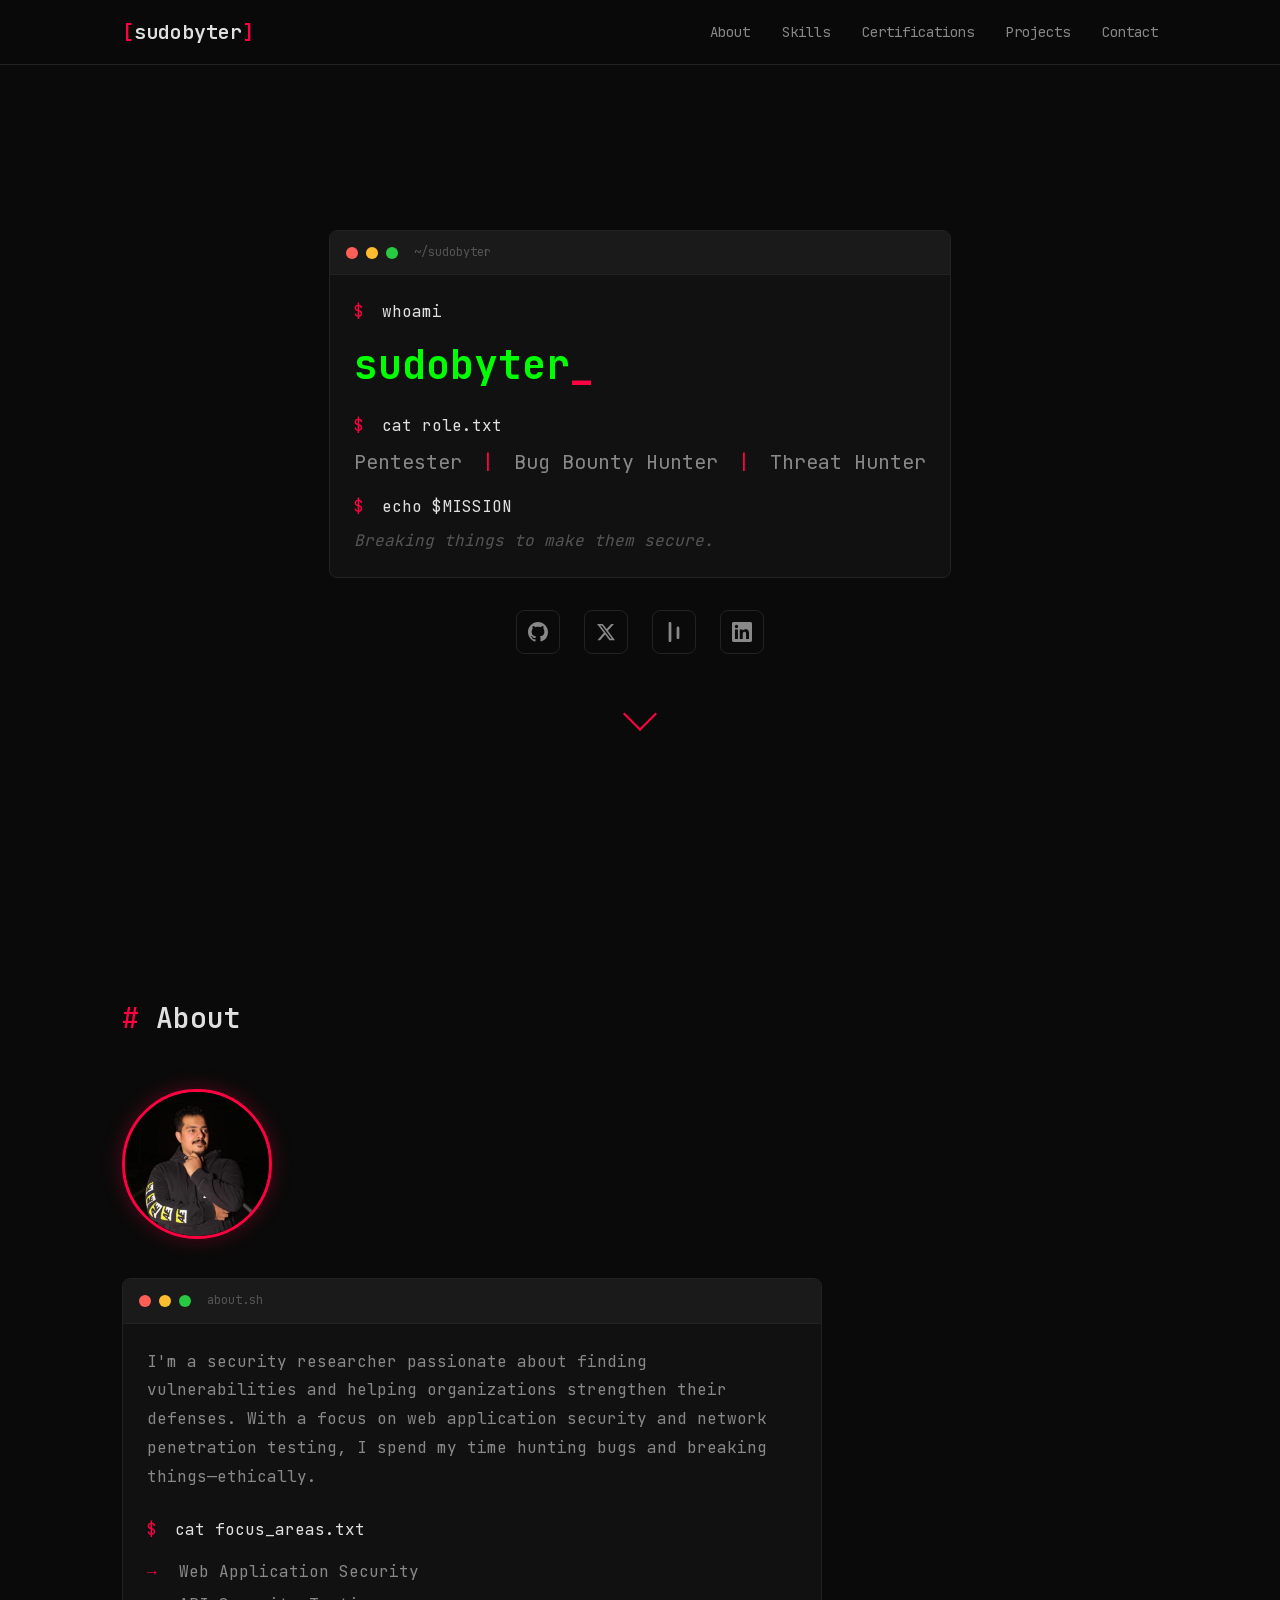
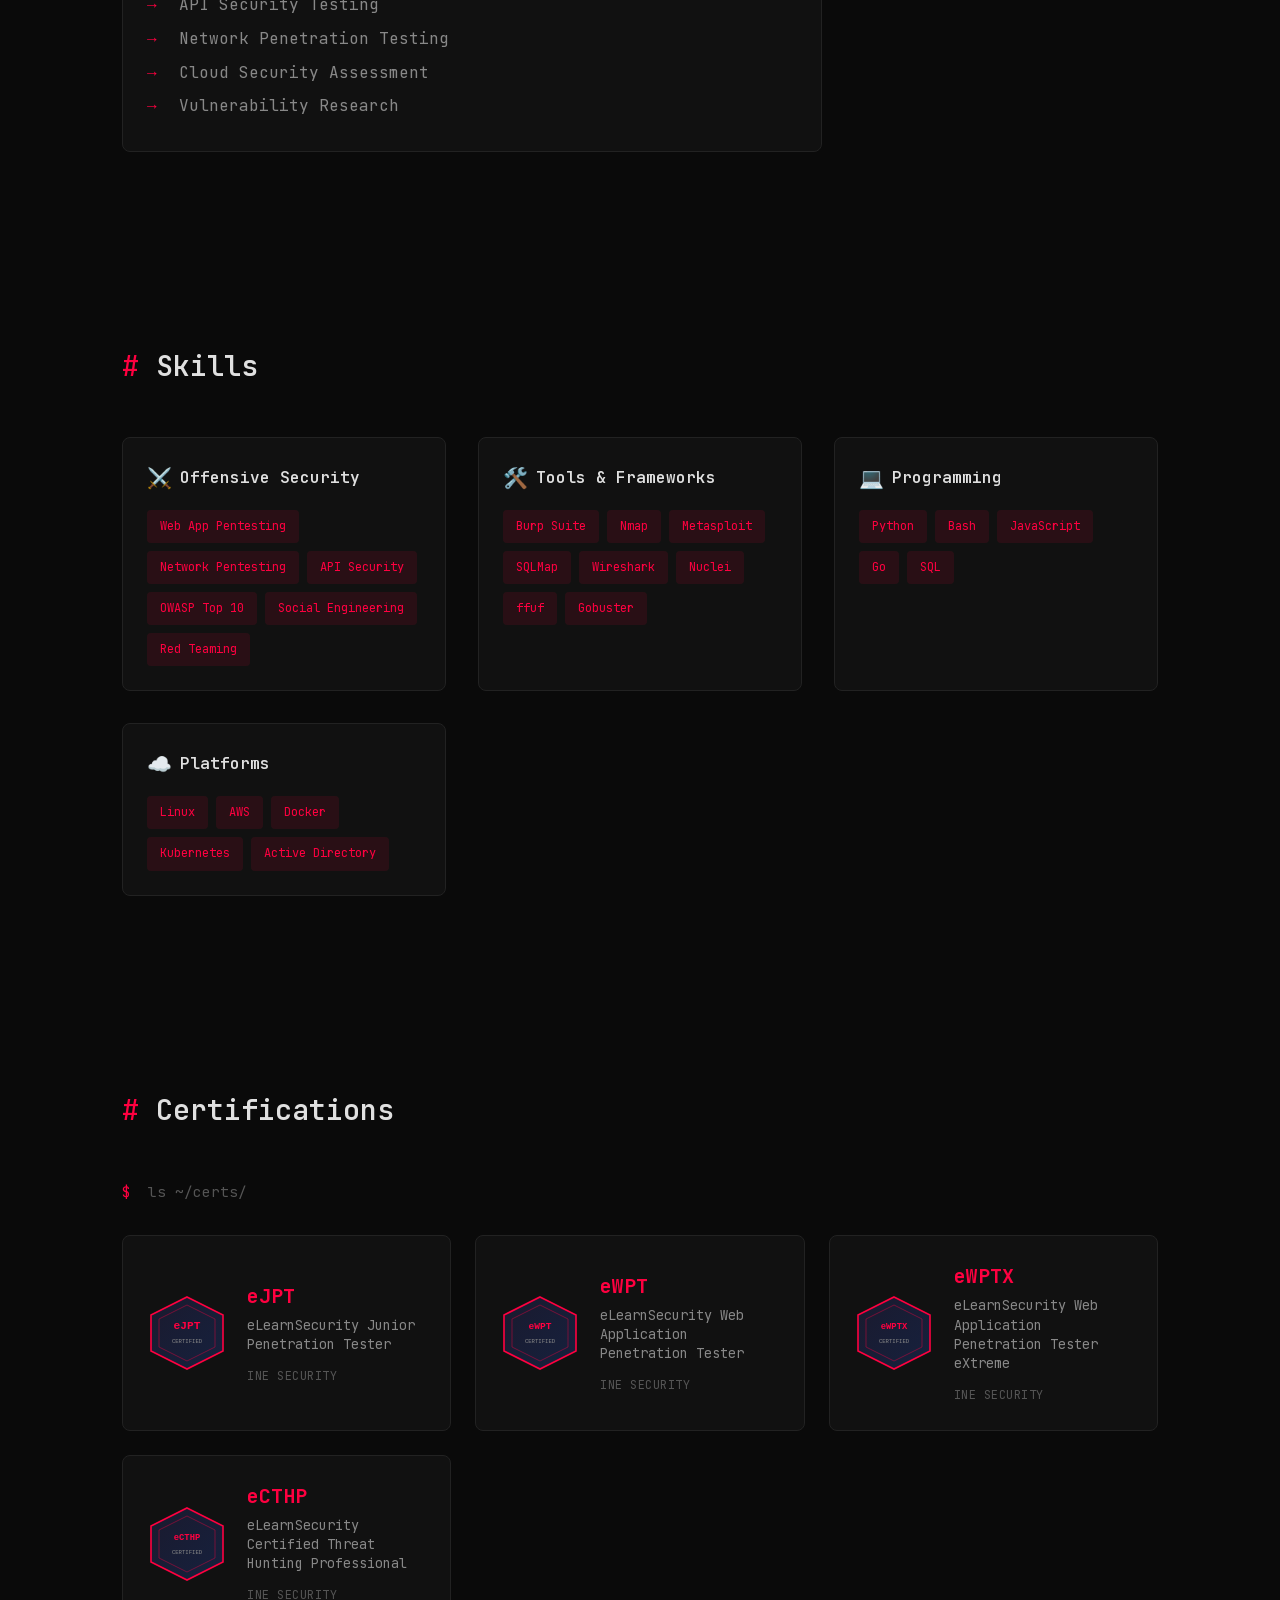
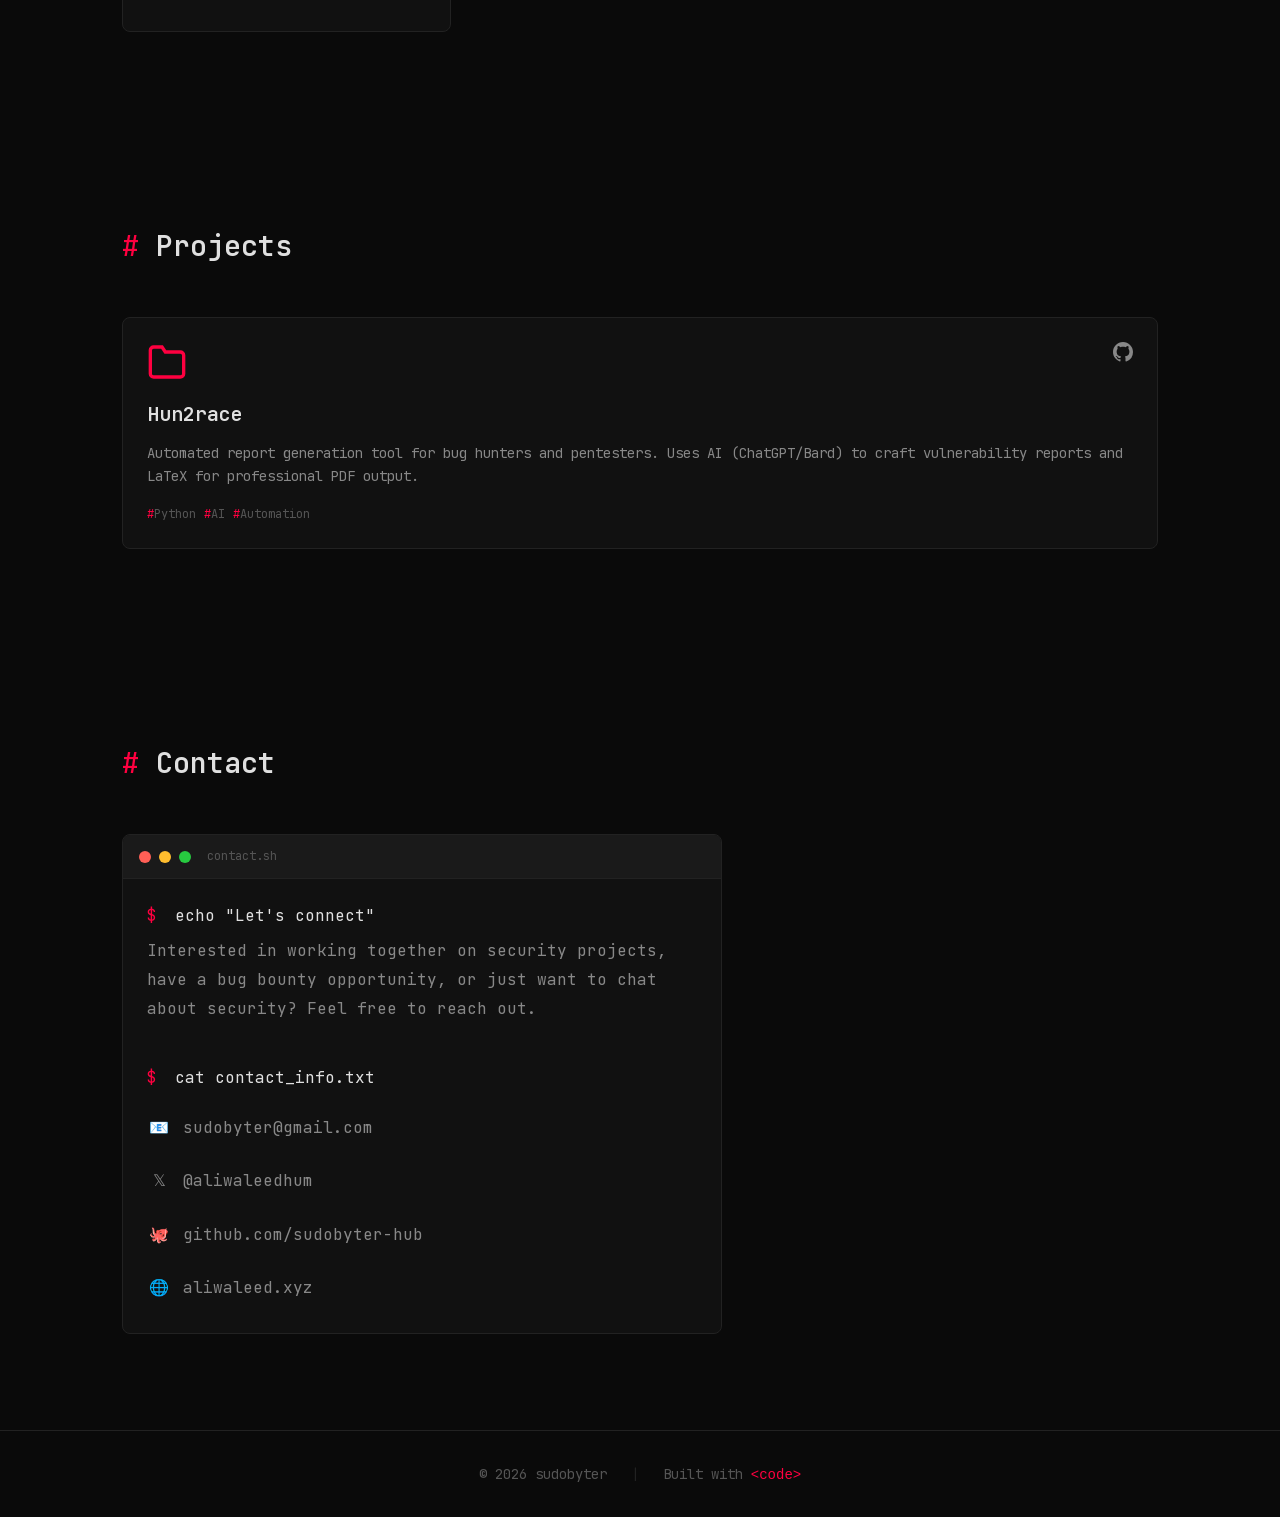
==== index.html @ d92a10e5 "Portfolio site" ====
<!DOCTYPE html>
<html lang="en">
<head>
    <meta charset="UTF-8">
    <meta name="viewport" content="width=device-width, initial-scale=1.0">
    <meta name="description" content="sudobyter - Pentester & Bug Bounty Hunter Portfolio">
    <meta name="referrer" content="strict-origin-when-cross-origin">
    <meta http-equiv="Content-Security-Policy" content="default-src 'self'; style-src 'self' 'unsafe-inline'; img-src 'self' data:; font-src 'self'; connect-src 'self'; frame-ancestors 'none';">
    <title>sudobyter | Pentester & Bug Bounty Hunter</title>
    <link rel="stylesheet" href="style.css">
</head>
<body>
    <!-- Navigation -->
    <nav class="navbar" id="navbar">
        <div class="nav-container">
            <a href="#" class="nav-logo">
                <span class="logo-bracket">[</span>sudobyter<span class="logo-bracket">]</span>
            </a>
            <button class="nav-toggle" id="nav-toggle" aria-label="Toggle navigation">
                <span class="hamburger"></span>
            </button>
            <ul class="nav-menu" id="nav-menu">
                <li><a href="#about" class="nav-link">About</a></li>
                <li><a href="#skills" class="nav-link">Skills</a></li>
                <li><a href="#certifications" class="nav-link">Certifications</a></li>
                <li><a href="#projects" class="nav-link">Projects</a></li>
                <li><a href="#contact" class="nav-link">Contact</a></li>
            </ul>
        </div>
    </nav>

    <!-- Hero Section -->
    <section class="hero" id="hero">
        <div class="hero-content">
            <div class="terminal-window">
                <div class="terminal-header">
                    <span class="terminal-dot red"></span>
                    <span class="terminal-dot yellow"></span>
                    <span class="terminal-dot green"></span>
                    <span class="terminal-title">~/sudobyter</span>
                </div>
                <div class="terminal-body">
                    <p class="terminal-line">
                        <span class="prompt">$</span> whoami
                    </p>
                    <h1 class="hero-title">
                        <span class="typing-text" id="typing-text"></span><span class="cursor">_</span>
                    </h1>
                    <p class="terminal-line">
                        <span class="prompt">$</span> cat role.txt
                    </p>
                    <p class="hero-subtitle">Pentester <span class="separator">|</span> Bug Bounty Hunter <span class="separator">|</span> Threat Hunter</p>
                    <p class="terminal-line">
                        <span class="prompt">$</span> echo $MISSION
                    </p>
                    <p class="hero-description">Breaking things to make them secure.</p>
                </div>
            </div>
            <div class="hero-links">
                <a href="https://github.com/sudobyter-hub" target="_blank" rel="noopener noreferrer" class="social-link" aria-label="GitHub">
                    <svg viewBox="0 0 24 24" fill="currentColor"><path d="M12 0C5.37 0 0 5.37 0 12c0 5.31 3.435 9.795 8.205 11.385.6.105.825-.255.825-.57 0-.285-.015-1.23-.015-2.235-3.015.555-3.795-.735-4.035-1.41-.135-.345-.72-1.41-1.23-1.695-.42-.225-1.02-.78-.015-.795.945-.015 1.62.87 1.845 1.23 1.08 1.815 2.805 1.305 3.495.99.105-.78.42-1.305.765-1.605-2.67-.3-5.46-1.335-5.46-5.925 0-1.305.465-2.385 1.23-3.225-.12-.3-.54-1.53.12-3.18 0 0 1.005-.315 3.3 1.23.96-.27 1.98-.405 3-.405s2.04.135 3 .405c2.295-1.56 3.3-1.23 3.3-1.23.66 1.65.24 2.88.12 3.18.765.84 1.23 1.905 1.23 3.225 0 4.605-2.805 5.625-5.475 5.925.435.375.81 1.095.81 2.22 0 1.605-.015 2.895-.015 3.3 0 .315.225.69.825.57A12.02 12.02 0 0024 12c0-6.63-5.37-12-12-12z"/></svg>
                </a>
                <a href="https://twitter.com/aliwaleedhum" target="_blank" rel="noopener noreferrer" class="social-link" aria-label="Twitter">
                    <svg viewBox="0 0 24 24" fill="currentColor"><path d="M18.244 2.25h3.308l-7.227 8.26 8.502 11.24H16.17l-5.214-6.817L4.99 21.75H1.68l7.73-8.835L1.254 2.25H8.08l4.713 6.231zm-1.161 17.52h1.833L7.084 4.126H5.117z"/></svg>
                </a>
                <a href="https://hackerone.com/sudobyter" target="_blank" rel="noopener noreferrer" class="social-link" aria-label="HackerOne">
                    <svg viewBox="0 0 24 24" fill="currentColor"><path d="M7.207 0c-.4836 0-.8774.1407-1.1823.4228-.3044.2826-.4583.6674-.4583 1.1536v20.8472c0 .4862.1539.871.4583 1.1536.3049.2821.6987.4228 1.1823.4228.4836 0 .8774-.1407 1.1823-.4228.3044-.2826.4583-.6674.4583-1.1536V1.5765c0-.4862-.1539-.871-.4583-1.1537C8.0844.1407 7.6906 0 7.207 0zm9.5765 5.507c-.4836 0-.8774.1407-1.1823.4228-.3044.2826-.4583.6674-.4583 1.1536v11.8281c0 .4862.1539.871.4583 1.1536.3049.2821.6987.4228 1.1823.4228.4836 0 .8774-.1407 1.1823-.4228.3044-.2826.4583-.6674.4583-1.1536V7.0834c0-.4862-.1539-.871-.4583-1.1536-.3049-.2821-.6987-.4228-1.1823-.4228z"/></svg>
                </a>
                <a href="https://linkedin.com/in/aliwaleedhum" target="_blank" rel="noopener noreferrer" class="social-link" aria-label="LinkedIn">
                    <svg viewBox="0 0 24 24" fill="currentColor"><path d="M20.447 20.452h-3.554v-5.569c0-1.328-.027-3.037-1.852-3.037-1.853 0-2.136 1.445-2.136 2.939v5.667H9.351V9h3.414v1.561h.046c.477-.9 1.637-1.85 3.37-1.85 3.601 0 4.267 2.37 4.267 5.455v6.286zM5.337 7.433a2.062 2.062 0 01-2.063-2.065 2.064 2.064 0 112.063 2.065zm1.782 13.019H3.555V9h3.564v11.452zM22.225 0H1.771C.792 0 0 .774 0 1.729v20.542C0 23.227.792 24 1.771 24h20.451C23.2 24 24 23.227 24 22.271V1.729C24 .774 23.2 0 22.222 0h.003z"/></svg>
                </a>
            </div>
            <a href="#about" class="scroll-indicator" aria-label="Scroll to about section">
                <span class="scroll-arrow"></span>
            </a>
        </div>
    </section>

    <!-- About Section -->
    <section class="section about" id="about">
        <div class="container">
            <h2 class="section-title"><span class="title-prefix">#</span> About</h2>
            <div class="about-content">
                <div class="profile-image-container">
                    <img src="img/profile.png" alt="sudobyter profile photo" class="profile-image">
                </div>
                <div class="terminal-card">
                    <div class="terminal-header">
                        <span class="terminal-dot red"></span>
                        <span class="terminal-dot yellow"></span>
                        <span class="terminal-dot green"></span>
                        <span class="terminal-title">about.sh</span>
                    </div>
                    <div class="terminal-body">
                        <p class="terminal-output">
                            I'm a security researcher passionate about finding vulnerabilities
                            and helping organizations strengthen their defenses. With a focus
                            on web application security and network penetration testing, I
                            spend my time hunting bugs and breaking things—ethically.
                        </p>
                        <br>
                        <p class="terminal-line"><span class="prompt">$</span> cat focus_areas.txt</p>
                        <ul class="focus-list">
                            <li><span class="bullet">→</span> Web Application Security</li>
                            <li><span class="bullet">→</span> API Security Testing</li>
                            <li><span class="bullet">→</span> Network Penetration Testing</li>
                            <li><span class="bullet">→</span> Cloud Security Assessment</li>
                            <li><span class="bullet">→</span> Vulnerability Research</li>
                        </ul>
                    </div>
                </div>
            </div>
        </div>
    </section>

    <!-- Skills Section -->
    <section class="section skills" id="skills">
        <div class="container">
            <h2 class="section-title"><span class="title-prefix">#</span> Skills</h2>
            <div class="skills-grid">
                <div class="skill-category">
                    <h3 class="skill-category-title">
                        <span class="category-icon">⚔️</span> Offensive Security
                    </h3>
                    <div class="skill-tags">
                        <span class="skill-tag">Web App Pentesting</span>
                        <span class="skill-tag">Network Pentesting</span>
                        <span class="skill-tag">API Security</span>
                        <span class="skill-tag">OWASP Top 10</span>
                        <span class="skill-tag">Social Engineering</span>
                        <span class="skill-tag">Red Teaming</span>
                    </div>
                </div>
                <div class="skill-category">
                    <h3 class="skill-category-title">
                        <span class="category-icon">🛠️</span> Tools & Frameworks
                    </h3>
                    <div class="skill-tags">
                        <span class="skill-tag">Burp Suite</span>
                        <span class="skill-tag">Nmap</span>
                        <span class="skill-tag">Metasploit</span>
                        <span class="skill-tag">SQLMap</span>
                        <span class="skill-tag">Wireshark</span>
                        <span class="skill-tag">Nuclei</span>
                        <span class="skill-tag">ffuf</span>
                        <span class="skill-tag">Gobuster</span>
                    </div>
                </div>
                <div class="skill-category">
                    <h3 class="skill-category-title">
                        <span class="category-icon">💻</span> Programming
                    </h3>
                    <div class="skill-tags">
                        <span class="skill-tag">Python</span>
                        <span class="skill-tag">Bash</span>
                        <span class="skill-tag">JavaScript</span>
                        <span class="skill-tag">Go</span>
                        <span class="skill-tag">SQL</span>
                    </div>
                </div>
                <div class="skill-category">
                    <h3 class="skill-category-title">
                        <span class="category-icon">☁️</span> Platforms
                    </h3>
                    <div class="skill-tags">
                        <span class="skill-tag">Linux</span>
                        <span class="skill-tag">AWS</span>
                        <span class="skill-tag">Docker</span>
                        <span class="skill-tag">Kubernetes</span>
                        <span class="skill-tag">Active Directory</span>
                    </div>
                </div>
            </div>
        </div>
    </section>

    <!-- Certifications Section -->
    <section class="section certifications" id="certifications">
        <div class="container">
            <h2 class="section-title"><span class="title-prefix">#</span> Certifications</h2>
            <p class="section-intro">
                <span class="prompt">$</span> ls ~/certs/
            </p>
            <div class="certs-grid">
                <div class="cert-card">
                    <div class="cert-logo">
                        <svg viewBox="0 0 100 100" xmlns="http://www.w3.org/2000/svg">
                            <defs>
                                <linearGradient id="grad1" x1="0%" y1="0%" x2="100%" y2="100%">
                                    <stop offset="0%" style="stop-color:#1a1a2e"/>
                                    <stop offset="100%" style="stop-color:#16213e"/>
                                </linearGradient>
                            </defs>
                            <polygon points="50,5 95,27.5 95,72.5 50,95 5,72.5 5,27.5" fill="url(#grad1)" stroke="#ff0040" stroke-width="2"/>
                            <polygon points="50,15 85,32.5 85,67.5 50,85 15,67.5 15,32.5" fill="none" stroke="#ff0040" stroke-width="1" opacity="0.5"/>
                            <text x="50" y="45" text-anchor="middle" fill="#ff0040" font-family="monospace" font-size="14" font-weight="bold">eJPT</text>
                            <text x="50" y="62" text-anchor="middle" fill="#888" font-family="monospace" font-size="7">CERTIFIED</text>
                        </svg>
                    </div>
                    <div class="cert-info">
                        <h3 class="cert-name">eJPT</h3>
                        <p class="cert-full">eLearnSecurity Junior Penetration Tester</p>
                        <span class="cert-issuer">INE Security</span>
                    </div>
                </div>
                <div class="cert-card">
                    <div class="cert-logo">
                        <svg viewBox="0 0 100 100" xmlns="http://www.w3.org/2000/svg">
                            <defs>
                                <linearGradient id="grad2" x1="0%" y1="0%" x2="100%" y2="100%">
                                    <stop offset="0%" style="stop-color:#1a1a2e"/>
                                    <stop offset="100%" style="stop-color:#16213e"/>
                                </linearGradient>
                            </defs>
                            <polygon points="50,5 95,27.5 95,72.5 50,95 5,72.5 5,27.5" fill="url(#grad2)" stroke="#ff0040" stroke-width="2"/>
                            <polygon points="50,15 85,32.5 85,67.5 50,85 15,67.5 15,32.5" fill="none" stroke="#ff0040" stroke-width="1" opacity="0.5"/>
                            <text x="50" y="45" text-anchor="middle" fill="#ff0040" font-family="monospace" font-size="12" font-weight="bold">eWPT</text>
                            <text x="50" y="62" text-anchor="middle" fill="#888" font-family="monospace" font-size="7">CERTIFIED</text>
                        </svg>
                    </div>
                    <div class="cert-info">
                        <h3 class="cert-name">eWPT</h3>
                        <p class="cert-full">eLearnSecurity Web Application Penetration Tester</p>
                        <span class="cert-issuer">INE Security</span>
                    </div>
                </div>
                <div class="cert-card">
                    <div class="cert-logo">
                        <svg viewBox="0 0 100 100" xmlns="http://www.w3.org/2000/svg">
                            <defs>
                                <linearGradient id="grad3" x1="0%" y1="0%" x2="100%" y2="100%">
                                    <stop offset="0%" style="stop-color:#1a1a2e"/>
                                    <stop offset="100%" style="stop-color:#16213e"/>
                                </linearGradient>
                            </defs>
                            <polygon points="50,5 95,27.5 95,72.5 50,95 5,72.5 5,27.5" fill="url(#grad3)" stroke="#ff0040" stroke-width="2"/>
                            <polygon points="50,15 85,32.5 85,67.5 50,85 15,67.5 15,32.5" fill="none" stroke="#ff0040" stroke-width="1" opacity="0.5"/>
                            <text x="50" y="45" text-anchor="middle" fill="#ff0040" font-family="monospace" font-size="11" font-weight="bold">eWPTX</text>
                            <text x="50" y="62" text-anchor="middle" fill="#888" font-family="monospace" font-size="7">CERTIFIED</text>
                        </svg>
                    </div>
                    <div class="cert-info">
                        <h3 class="cert-name">eWPTX</h3>
                        <p class="cert-full">eLearnSecurity Web Application Penetration Tester eXtreme</p>
                        <span class="cert-issuer">INE Security</span>
                    </div>
                </div>
                <div class="cert-card">
                    <div class="cert-logo">
                        <svg viewBox="0 0 100 100" xmlns="http://www.w3.org/2000/svg">
                            <defs>
                                <linearGradient id="grad4" x1="0%" y1="0%" x2="100%" y2="100%">
                                    <stop offset="0%" style="stop-color:#1a1a2e"/>
                                    <stop offset="100%" style="stop-color:#16213e"/>
                                </linearGradient>
                            </defs>
                            <polygon points="50,5 95,27.5 95,72.5 50,95 5,72.5 5,27.5" fill="url(#grad4)" stroke="#ff0040" stroke-width="2"/>
                            <polygon points="50,15 85,32.5 85,67.5 50,85 15,67.5 15,32.5" fill="none" stroke="#ff0040" stroke-width="1" opacity="0.5"/>
                            <text x="50" y="45" text-anchor="middle" fill="#ff0040" font-family="monospace" font-size="11" font-weight="bold">eCTHP</text>
                            <text x="50" y="62" text-anchor="middle" fill="#888" font-family="monospace" font-size="7">CERTIFIED</text>
                        </svg>
                    </div>
                    <div class="cert-info">
                        <h3 class="cert-name">eCTHP</h3>
                        <p class="cert-full">eLearnSecurity Certified Threat Hunting Professional</p>
                        <span class="cert-issuer">INE Security</span>
                    </div>
                </div>
            </div>
        </div>
    </section>

    <!-- Projects Section -->
    <section class="section projects" id="projects">
        <div class="container">
            <h2 class="section-title"><span class="title-prefix">#</span> Projects</h2>
            <div class="projects-grid">
                <article class="project-card">
                    <div class="project-header">
                        <svg class="project-icon" viewBox="0 0 24 24" fill="none" stroke="currentColor" stroke-width="2">
                            <path d="M22 19a2 2 0 0 1-2 2H4a2 2 0 0 1-2-2V5a2 2 0 0 1 2-2h5l2 3h9a2 2 0 0 1 2 2z"/>
                        </svg>
                        <div class="project-links">
                            <a href="https://github.com/sudobyter-hub/hun2race" class="project-link" aria-label="View on GitHub">
                                <svg viewBox="0 0 24 24" fill="currentColor"><path d="M12 0C5.37 0 0 5.37 0 12c0 5.31 3.435 9.795 8.205 11.385.6.105.825-.255.825-.57 0-.285-.015-1.23-.015-2.235-3.015.555-3.795-.735-4.035-1.41-.135-.345-.72-1.41-1.23-1.695-.42-.225-1.02-.78-.015-.795.945-.015 1.62.87 1.845 1.23 1.08 1.815 2.805 1.305 3.495.99.105-.78.42-1.305.765-1.605-2.67-.3-5.46-1.335-5.46-5.925 0-1.305.465-2.385 1.23-3.225-.12-.3-.54-1.53.12-3.18 0 0 1.005-.315 3.3 1.23.96-.27 1.98-.405 3-.405s2.04.135 3 .405c2.295-1.56 3.3-1.23 3.3-1.23.66 1.65.24 2.88.12 3.18.765.84 1.23 1.905 1.23 3.225 0 4.605-2.805 5.625-5.475 5.925.435.375.81 1.095.81 2.22 0 1.605-.015 2.895-.015 3.3 0 .315.225.69.825.57A12.02 12.02 0 0024 12c0-6.63-5.37-12-12-12z"/></svg>
                            </a>
                        </div>
                    </div>
                    <h3 class="project-title">Hun2race</h3>
                    <p class="project-description">
                        Automated report generation tool for bug hunters and pentesters. Uses AI (ChatGPT/Bard)
                        to craft vulnerability reports and LaTeX for professional PDF output.
                    </p>
                    <div class="project-tags">
                        <span class="project-tag">Python</span>
                        <span class="project-tag">AI</span>
                        <span class="project-tag">Automation</span>
                    </div>
                </article>
            </div>
        </div>
    </section>

    <!-- Contact Section -->
    <section class="section contact" id="contact">
        <div class="container">
            <h2 class="section-title"><span class="title-prefix">#</span> Contact</h2>
            <div class="contact-content">
                <div class="terminal-card">
                    <div class="terminal-header">
                        <span class="terminal-dot red"></span>
                        <span class="terminal-dot yellow"></span>
                        <span class="terminal-dot green"></span>
                        <span class="terminal-title">contact.sh</span>
                    </div>
                    <div class="terminal-body">
                        <p class="terminal-line"><span class="prompt">$</span> echo "Let's connect"</p>
                        <p class="contact-text">
                            Interested in working together on security projects, have a bug bounty
                            opportunity, or just want to chat about security? Feel free to reach out.
                        </p>
                        <br>
                        <p class="terminal-line"><span class="prompt">$</span> cat contact_info.txt</p>
                        <div class="contact-links">
                            <a id="email-link" href="#" class="contact-link">
                                <span class="contact-icon">📧</span>
                                <span id="email-text"></span>
                            </a>
                            <a href="https://twitter.com/aliwaleedhum" target="_blank" rel="noopener noreferrer" class="contact-link">
                                <span class="contact-icon">𝕏</span>
                                <span>@aliwaleedhum</span>
                            </a>
                            <a href="https://github.com/sudobyter-hub" target="_blank" rel="noopener noreferrer" class="contact-link">
                                <span class="contact-icon">🐙</span>
                                <span>github.com/sudobyter-hub</span>
                            </a>
                            <a href="https://aliwaleed.xyz" target="_blank" rel="noopener noreferrer" class="contact-link">
                                <span class="contact-icon">🌐</span>
                                <span>aliwaleed.xyz</span>
                            </a>
                        </div>
                    </div>
                </div>
            </div>
        </div>
    </section>

    <!-- Footer -->
    <footer class="footer">
        <div class="container">
            <p class="footer-text">
                <span class="footer-copyright">© <span id="year"></span> sudobyter</span>
                <span class="footer-separator">|</span>
                <span class="footer-built">Built with <code>&lt;code&gt;</code></span>
            </p>
        </div>
    </footer>

    <script src="script.js"></script>
</body>
</html>
---- style.css ----
/* ===== Self-hosted JetBrains Mono Font ===== */
@font-face {
    font-family: 'JetBrains Mono';
    font-style: normal;
    font-weight: 400 700;
    font-display: swap;
    src: url('fonts/jetbrains-mono-latin.woff2') format('woff2');
    unicode-range: U+0000-00FF, U+0131, U+0152-0153, U+02BB-02BC, U+02C6, U+02DA, U+02DC, U+0304, U+0308, U+0329, U+2000-206F, U+20AC, U+2122, U+2191, U+2193, U+2212, U+2215, U+FEFF, U+FFFD;
}

@font-face {
    font-family: 'JetBrains Mono';
    font-style: normal;
    font-weight: 400 700;
    font-display: swap;
    src: url('fonts/jetbrains-mono-latin-ext.woff2') format('woff2');
    unicode-range: U+0100-02BA, U+02BD-02C5, U+02C7-02CC, U+02CE-02D7, U+02DD-02FF, U+0304, U+0308, U+0329, U+1D00-1DBF, U+1E00-1E9F, U+1EF2-1EFF, U+2020, U+20A0-20AB, U+20AD-20C0, U+2113, U+2C60-2C7F, U+A720-A7FF;
}

/* ===== CSS Custom Properties ===== */
:root {
    --bg-primary: #0a0a0a;
    --bg-secondary: #111111;
    --bg-tertiary: #1a1a1a;
    --text-primary: #e0e0e0;
    --text-secondary: #888888;
    --text-muted: #555555;
    --accent: #ff0040;
    --accent-glow: rgba(255, 0, 64, 0.3);
    --accent-subtle: rgba(255, 0, 64, 0.1);
    --border-color: #222222;
    --terminal-green: #00ff00;
    --font-mono: 'JetBrains Mono', 'Fira Code', 'Consolas', monospace;
    --transition-fast: 0.2s ease;
    --transition-normal: 0.3s ease;
}

/* ===== Reset & Base ===== */
*,
*::before,
*::after {
    box-sizing: border-box;
    margin: 0;
    padding: 0;
}

html {
    scroll-behavior: smooth;
}

body {
    font-family: var(--font-mono);
    background-color: var(--bg-primary);
    color: var(--text-primary);
    line-height: 1.6;
    -webkit-font-smoothing: antialiased;
    -moz-osx-font-smoothing: grayscale;
}

a {
    color: var(--accent);
    text-decoration: none;
    transition: color var(--transition-fast);
}

a:hover {
    color: var(--text-primary);
}

ul {
    list-style: none;
}

/* ===== Container ===== */
.container {
    max-width: 1100px;
    margin: 0 auto;
    padding: 0 2rem;
}

/* ===== Navigation ===== */
.navbar {
    position: fixed;
    top: 0;
    left: 0;
    right: 0;
    z-index: 1000;
    background: rgba(10, 10, 10, 0.95);
    backdrop-filter: blur(10px);
    border-bottom: 1px solid var(--border-color);
}

.nav-container {
    max-width: 1100px;
    margin: 0 auto;
    padding: 1rem 2rem;
    display: flex;
    justify-content: space-between;
    align-items: center;
}

.nav-logo {
    font-size: 1.25rem;
    font-weight: 600;
    color: var(--text-primary);
}

.nav-logo:hover {
    color: var(--text-primary);
}

.logo-bracket {
    color: var(--accent);
}

.nav-menu {
    display: flex;
    gap: 2rem;
}

.nav-link {
    color: var(--text-secondary);
    font-size: 0.875rem;
    position: relative;
}

.nav-link::after {
    content: '';
    position: absolute;
    bottom: -4px;
    left: 0;
    width: 0;
    height: 2px;
    background: var(--accent);
    transition: width var(--transition-fast);
}

.nav-link:hover {
    color: var(--text-primary);
}

.nav-link:hover::after {
    width: 100%;
}

/* Hamburger Menu */
.nav-toggle {
    display: none;
    background: none;
    border: none;
    cursor: pointer;
    padding: 0.5rem;
}

.hamburger {
    display: block;
    width: 24px;
    height: 2px;
    background: var(--text-primary);
    position: relative;
    transition: background var(--transition-fast);
}

.hamburger::before,
.hamburger::after {
    content: '';
    position: absolute;
    left: 0;
    width: 24px;
    height: 2px;
    background: var(--text-primary);
    transition: transform var(--transition-fast);
}

.hamburger::before {
    top: -8px;
}

.hamburger::after {
    top: 8px;
}

.nav-toggle.active .hamburger {
    background: transparent;
}

.nav-toggle.active .hamburger::before {
    transform: rotate(45deg) translate(6px, 6px);
}

.nav-toggle.active .hamburger::after {
    transform: rotate(-45deg) translate(6px, -6px);
}

/* ===== Hero Section ===== */
.hero {
    min-height: 100vh;
    display: flex;
    align-items: center;
    justify-content: center;
    padding: 6rem 2rem 2rem;
    position: relative;
}

.hero-content {
    text-align: center;
    max-width: 700px;
}

/* Terminal Window */
.terminal-window {
    background: var(--bg-secondary);
    border: 1px solid var(--border-color);
    border-radius: 8px;
    overflow: hidden;
    text-align: left;
    margin-bottom: 2rem;
}

.terminal-header {
    background: var(--bg-tertiary);
    padding: 0.75rem 1rem;
    display: flex;
    align-items: center;
    gap: 0.5rem;
    border-bottom: 1px solid var(--border-color);
}

.terminal-dot {
    width: 12px;
    height: 12px;
    border-radius: 50%;
}

.terminal-dot.red { background: #ff5f56; }
.terminal-dot.yellow { background: #ffbd2e; }
.terminal-dot.green { background: #27ca40; }

.terminal-title {
    margin-left: 0.5rem;
    color: var(--text-muted);
    font-size: 0.75rem;
}

.terminal-body {
    padding: 1.5rem;
}

.terminal-line {
    margin-bottom: 0.5rem;
}

.prompt {
    color: var(--accent);
    margin-right: 0.5rem;
}

.hero-title {
    font-size: 2.5rem;
    font-weight: 700;
    color: var(--text-primary);
    margin-bottom: 1rem;
    min-height: 3.5rem;
}

.typing-text {
    color: var(--terminal-green);
}

.cursor {
    color: var(--accent);
    animation: blink 1s step-end infinite;
}

@keyframes blink {
    0%, 100% { opacity: 1; }
    50% { opacity: 0; }
}

.hero-subtitle {
    font-size: 1.25rem;
    color: var(--text-secondary);
    margin-bottom: 1rem;
}

.separator {
    color: var(--accent);
    margin: 0 0.5rem;
}

.hero-description {
    color: var(--text-muted);
    font-style: italic;
}

/* Social Links */
.hero-links {
    display: flex;
    justify-content: center;
    gap: 1.5rem;
    margin-bottom: 3rem;
}

.social-link {
    display: flex;
    align-items: center;
    justify-content: center;
    width: 44px;
    height: 44px;
    border: 1px solid var(--border-color);
    border-radius: 8px;
    color: var(--text-secondary);
    transition: all var(--transition-fast);
}

.social-link svg {
    width: 20px;
    height: 20px;
}

.social-link:hover {
    color: var(--accent);
    border-color: var(--accent);
    box-shadow: 0 0 15px var(--accent-glow);
    transform: translateY(-2px);
}

/* Scroll Indicator */
.scroll-indicator {
    display: inline-block;
    animation: bounce 2s infinite;
}

.scroll-arrow {
    display: block;
    width: 24px;
    height: 24px;
    border-right: 2px solid var(--accent);
    border-bottom: 2px solid var(--accent);
    transform: rotate(45deg);
}

@keyframes bounce {
    0%, 20%, 50%, 80%, 100% { transform: translateY(0); }
    40% { transform: translateY(10px); }
    60% { transform: translateY(5px); }
}

/* ===== Sections ===== */
.section {
    padding: 6rem 0;
}

.section-title {
    font-size: 1.75rem;
    font-weight: 600;
    margin-bottom: 3rem;
    color: var(--text-primary);
}

.title-prefix {
    color: var(--accent);
}

/* ===== About Section ===== */
.about-content {
    max-width: 700px;
}

.profile-image-container {
    margin-bottom: 2rem;
}

.profile-image {
    width: 150px;
    height: 150px;
    border-radius: 50%;
    border: 3px solid var(--accent);
    box-shadow: 0 0 20px var(--accent-glow);
    transition: all var(--transition-normal);
    object-fit: cover;
}

.profile-image:hover {
    transform: scale(1.05);
    box-shadow: 0 0 30px var(--accent-glow);
}

.terminal-card {
    background: var(--bg-secondary);
    border: 1px solid var(--border-color);
    border-radius: 8px;
    overflow: hidden;
}

.terminal-output {
    color: var(--text-secondary);
    line-height: 1.8;
}

.focus-list {
    margin-top: 1rem;
}

.focus-list li {
    color: var(--text-secondary);
    margin-bottom: 0.5rem;
}

.bullet {
    color: var(--accent);
    margin-right: 0.75rem;
}

/* ===== Skills Section ===== */
.skills-grid {
    display: grid;
    grid-template-columns: repeat(auto-fit, minmax(280px, 1fr));
    gap: 2rem;
}

.skill-category {
    background: var(--bg-secondary);
    border: 1px solid var(--border-color);
    border-radius: 8px;
    padding: 1.5rem;
    transition: border-color var(--transition-fast);
}

.skill-category:hover {
    border-color: var(--accent);
}

.skill-category-title {
    font-size: 1rem;
    font-weight: 600;
    margin-bottom: 1rem;
    color: var(--text-primary);
    display: flex;
    align-items: center;
    gap: 0.5rem;
}

.category-icon {
    font-size: 1.25rem;
}

.skill-tags {
    display: flex;
    flex-wrap: wrap;
    gap: 0.5rem;
}

.skill-tag {
    background: var(--accent-subtle);
    color: var(--accent);
    padding: 0.375rem 0.75rem;
    border-radius: 4px;
    font-size: 0.75rem;
    border: 1px solid transparent;
    transition: all var(--transition-fast);
}

.skill-tag:hover {
    border-color: var(--accent);
    box-shadow: 0 0 10px var(--accent-glow);
}

/* ===== Certifications Section ===== */
.section-intro {
    color: var(--text-muted);
    margin-bottom: 2rem;
    font-size: 0.9rem;
}

.certs-grid {
    display: grid;
    grid-template-columns: repeat(auto-fit, minmax(280px, 1fr));
    gap: 1.5rem;
}

.cert-card {
    background: var(--bg-secondary);
    border: 1px solid var(--border-color);
    border-radius: 8px;
    padding: 1.5rem;
    display: flex;
    align-items: center;
    gap: 1.25rem;
    transition: all var(--transition-fast);
}

.cert-card:hover {
    border-color: var(--accent);
    transform: translateY(-4px);
    box-shadow: 0 10px 30px rgba(0, 0, 0, 0.3);
}

.cert-logo {
    flex-shrink: 0;
    width: 80px;
    height: 80px;
    display: flex;
    align-items: center;
    justify-content: center;
}

.cert-logo svg {
    width: 100%;
    height: 100%;
    transition: all var(--transition-fast);
}

.cert-card:hover .cert-logo svg {
    filter: drop-shadow(0 0 10px var(--accent-glow));
    transform: scale(1.08);
}

.cert-info {
    flex: 1;
}

.cert-name {
    font-size: 1.25rem;
    font-weight: 700;
    color: var(--accent);
    margin-bottom: 0.25rem;
}

.cert-full {
    font-size: 0.85rem;
    color: var(--text-secondary);
    line-height: 1.4;
    margin-bottom: 0.5rem;
}

.cert-issuer {
    font-size: 0.75rem;
    color: var(--text-muted);
    text-transform: uppercase;
    letter-spacing: 0.5px;
}

/* ===== Projects Section ===== */
.projects-grid {
    display: grid;
    grid-template-columns: repeat(auto-fit, minmax(300px, 1fr));
    gap: 1.5rem;
}

.project-card {
    background: var(--bg-secondary);
    border: 1px solid var(--border-color);
    border-radius: 8px;
    padding: 1.5rem;
    transition: all var(--transition-fast);
}

.project-card:hover {
    border-color: var(--accent);
    transform: translateY(-4px);
    box-shadow: 0 10px 30px rgba(0, 0, 0, 0.3);
}

.project-header {
    display: flex;
    justify-content: space-between;
    align-items: flex-start;
    margin-bottom: 1rem;
}

.project-icon {
    width: 40px;
    height: 40px;
    color: var(--accent);
}

.project-links {
    display: flex;
    gap: 0.75rem;
}

.project-link {
    color: var(--text-secondary);
    transition: color var(--transition-fast);
}

.project-link svg {
    width: 20px;
    height: 20px;
}

.project-link:hover {
    color: var(--accent);
}

.project-title {
    font-size: 1.25rem;
    font-weight: 600;
    margin-bottom: 0.75rem;
    color: var(--text-primary);
}

.project-description {
    color: var(--text-secondary);
    font-size: 0.875rem;
    line-height: 1.7;
    margin-bottom: 1rem;
}

.project-tags {
    display: flex;
    flex-wrap: wrap;
    gap: 0.5rem;
}

.project-tag {
    color: var(--text-muted);
    font-size: 0.75rem;
}

.project-tag::before {
    content: '#';
    color: var(--accent);
}

/* ===== Blog Section ===== */
.blog-intro {
    color: var(--text-muted);
    margin-bottom: 2rem;
    font-size: 0.9rem;
}

.blog-grid {
    display: grid;
    grid-template-columns: repeat(auto-fit, minmax(340px, 1fr));
    gap: 1.5rem;
    margin-bottom: 2rem;
}

.blog-card {
    background: var(--bg-secondary);
    border: 1px solid var(--border-color);
    border-radius: 8px;
    padding: 1.5rem;
    transition: all var(--transition-fast);
    display: flex;
    flex-direction: column;
}

.blog-card:hover {
    border-color: var(--accent);
    transform: translateY(-4px);
    box-shadow: 0 10px 30px rgba(0, 0, 0, 0.3);
}

.blog-header {
    display: flex;
    justify-content: space-between;
    align-items: center;
    margin-bottom: 1rem;
}

.blog-category {
    background: var(--accent-subtle);
    color: var(--accent);
    padding: 0.25rem 0.75rem;
    border-radius: 4px;
    font-size: 0.7rem;
    font-weight: 600;
    text-transform: uppercase;
    letter-spacing: 0.5px;
}

.blog-date {
    color: var(--text-muted);
    font-size: 0.75rem;
}

.blog-title {
    font-size: 1.1rem;
    font-weight: 600;
    color: var(--text-primary);
    margin-bottom: 0.75rem;
    line-height: 1.4;
    transition: color var(--transition-fast);
}

.blog-card:hover .blog-title {
    color: var(--accent);
}

.blog-excerpt {
    color: var(--text-secondary);
    font-size: 0.85rem;
    line-height: 1.7;
    margin-bottom: 1rem;
    flex-grow: 1;
}

.blog-tags {
    display: flex;
    flex-wrap: wrap;
    gap: 0.5rem;
    margin-bottom: 1rem;
}

.blog-tag {
    color: var(--text-muted);
    font-size: 0.7rem;
}

.blog-tag::before {
    content: '#';
    color: var(--accent);
}

.blog-link {
    display: inline-flex;
    align-items: center;
    gap: 0.5rem;
    color: var(--accent);
    font-size: 0.85rem;
    font-weight: 500;
    transition: all var(--transition-fast);
}

.blog-link:hover {
    color: var(--text-primary);
}

.blog-link .arrow {
    transition: transform var(--transition-fast);
}

.blog-link:hover .arrow {
    transform: translateX(4px);
}

.blog-more {
    text-align: center;
    margin-top: 2rem;
}

.btn-view-all {
    display: inline-flex;
    align-items: center;
    gap: 0.5rem;
    background: var(--bg-secondary);
    color: var(--text-secondary);
    padding: 1rem 2rem;
    border: 1px solid var(--border-color);
    border-radius: 8px;
    font-size: 0.9rem;
    transition: all var(--transition-fast);
}

.btn-view-all:hover {
    color: var(--accent);
    border-color: var(--accent);
    box-shadow: 0 0 15px var(--accent-glow);
}

.btn-view-all .prompt {
    color: var(--accent);
}

.btn-view-all .arrow {
    transition: transform var(--transition-fast);
}

.btn-view-all:hover .arrow {
    transform: translateX(4px);
}

/* Blog Card Clickable */
.blog-card {
    cursor: pointer;
}

/* ===== Blog Modal ===== */
.blog-modal {
    position: fixed;
    top: 0;
    left: 0;
    width: 100%;
    height: 100%;
    z-index: 2000;
    display: flex;
    align-items: center;
    justify-content: center;
    opacity: 0;
    visibility: hidden;
    transition: all var(--transition-normal);
}

.blog-modal.active {
    opacity: 1;
    visibility: visible;
}

.blog-modal-overlay {
    position: absolute;
    top: 0;
    left: 0;
    width: 100%;
    height: 100%;
    background: rgba(0, 0, 0, 0.9);
    backdrop-filter: blur(5px);
}

.blog-modal-container {
    position: relative;
    width: 90%;
    max-width: 800px;
    max-height: 85vh;
    z-index: 2001;
    transform: translateY(20px);
    transition: transform var(--transition-normal);
}

.blog-modal.active .blog-modal-container {
    transform: translateY(0);
}

.blog-modal-content {
    max-height: 85vh;
    display: flex;
    flex-direction: column;
}

.blog-modal-content .terminal-header {
    position: relative;
    flex-shrink: 0;
}

.modal-close {
    position: absolute;
    right: 1rem;
    top: 50%;
    transform: translateY(-50%);
    background: none;
    border: none;
    color: var(--text-secondary);
    font-size: 1.5rem;
    cursor: pointer;
    padding: 0.25rem 0.5rem;
    line-height: 1;
    transition: color var(--transition-fast);
}

.modal-close:hover {
    color: var(--accent);
}

.blog-modal-body {
    overflow-y: auto;
    max-height: calc(85vh - 50px);
    padding: 2rem !important;
}

.blog-modal-body::-webkit-scrollbar {
    width: 8px;
}

.blog-modal-body::-webkit-scrollbar-track {
    background: var(--bg-tertiary);
}

.blog-modal-body::-webkit-scrollbar-thumb {
    background: var(--border-color);
    border-radius: 4px;
}

.blog-modal-body::-webkit-scrollbar-thumb:hover {
    background: var(--text-muted);
}

/* Blog Post Content Styles */
.blog-post-header {
    margin-bottom: 2rem;
    padding-bottom: 1.5rem;
    border-bottom: 1px solid var(--border-color);
}

.blog-post-meta {
    display: flex;
    align-items: center;
    gap: 1rem;
    margin-bottom: 1rem;
}

.blog-post-title {
    font-size: 1.5rem;
    font-weight: 700;
    color: var(--text-primary);
    line-height: 1.3;
    margin-bottom: 1rem;
}

.blog-post-content {
    color: var(--text-secondary);
    line-height: 1.8;
}

.blog-post-content h2 {
    color: var(--text-primary);
    font-size: 1.25rem;
    margin: 2rem 0 1rem;
    padding-left: 1rem;
    border-left: 3px solid var(--accent);
}

.blog-post-content p {
    margin-bottom: 1rem;
}

.blog-post-content code {
    background: var(--bg-tertiary);
    color: var(--accent);
    padding: 0.2rem 0.5rem;
    border-radius: 4px;
    font-size: 0.9em;
}

.blog-post-content pre {
    background: var(--bg-tertiary);
    border: 1px solid var(--border-color);
    border-radius: 8px;
    padding: 1rem;
    overflow-x: auto;
    margin: 1.5rem 0;
}

.blog-post-content pre code {
    background: none;
    padding: 0;
    color: var(--terminal-green);
}

.blog-post-content ul,
.blog-post-content ol {
    margin: 1rem 0;
    padding-left: 1.5rem;
}

.blog-post-content li {
    margin-bottom: 0.5rem;
    color: var(--text-secondary);
}

.blog-post-content li::marker {
    color: var(--accent);
}

.blog-post-content strong {
    color: var(--text-primary);
}

.blog-post-content blockquote {
    border-left: 3px solid var(--accent);
    padding-left: 1rem;
    margin: 1.5rem 0;
    color: var(--text-muted);
    font-style: italic;
}

/* ===== Contact Section ===== */
.contact-content {
    max-width: 600px;
}

.contact-text {
    color: var(--text-secondary);
    line-height: 1.8;
    margin-bottom: 1rem;
}

.contact-links {
    display: flex;
    flex-direction: column;
    gap: 0.75rem;
    margin-top: 1rem;
}

.contact-link {
    display: flex;
    align-items: center;
    gap: 0.75rem;
    color: var(--text-secondary);
    padding: 0.5rem 0;
    transition: color var(--transition-fast);
}

.contact-link:hover {
    color: var(--accent);
}

.contact-icon {
    width: 24px;
    text-align: center;
}

/* ===== Footer ===== */
.footer {
    border-top: 1px solid var(--border-color);
    padding: 2rem 0;
}

.footer-text {
    text-align: center;
    color: var(--text-muted);
    font-size: 0.875rem;
}

.footer-separator {
    margin: 0 1rem;
    color: var(--border-color);
}

.footer code {
    color: var(--accent);
}

/* ===== Scroll Animations ===== */
.fade-in {
    opacity: 0;
    transform: translateY(20px);
    transition: opacity 0.6s ease, transform 0.6s ease;
}

.fade-in.visible {
    opacity: 1;
    transform: translateY(0);
}

/* ===== Responsive Design ===== */
@media (max-width: 768px) {
    .nav-toggle {
        display: block;
    }

    .nav-menu {
        position: fixed;
        top: 60px;
        left: 0;
        right: 0;
        background: rgba(10, 10, 10, 0.98);
        flex-direction: column;
        align-items: center;
        padding: 2rem;
        gap: 1.5rem;
        border-bottom: 1px solid var(--border-color);
        transform: translateY(-100%);
        opacity: 0;
        visibility: hidden;
        transition: all var(--transition-normal);
    }

    .nav-menu.active {
        transform: translateY(0);
        opacity: 1;
        visibility: visible;
    }

    .hero {
        padding: 5rem 1.5rem 2rem;
    }

    .hero-title {
        font-size: 1.75rem;
        min-height: 2.5rem;
    }

    .hero-subtitle {
        font-size: 1rem;
    }

    .terminal-body {
        padding: 1rem;
    }

    .section {
        padding: 4rem 0;
    }

    .section-title {
        font-size: 1.5rem;
        margin-bottom: 2rem;
    }

    .container {
        padding: 0 1.5rem;
    }

    .skills-grid,
    .projects-grid,
    .certs-grid {
        grid-template-columns: 1fr;
    }

    .cert-card {
        flex-direction: column;
        text-align: center;
    }

    .cert-logo {
        width: 100px;
        height: 100px;
    }

    .profile-image {
        width: 120px;
        height: 120px;
    }

    .blog-card {
        padding: 1.25rem;
    }

    .blog-title {
        font-size: 1rem;
    }

    .footer-text {
        display: flex;
        flex-direction: column;
        gap: 0.5rem;
    }

    .footer-separator {
        display: none;
    }
}

@media (max-width: 480px) {
    .hero-title {
        font-size: 1.5rem;
    }

    .hero-links {
        gap: 1rem;
    }

    .social-link {
        width: 40px;
        height: 40px;
    }

    .achievement-card {
        padding: 1.5rem;
    }

    .achievement-number {
        font-size: 2rem;
    }
}

/* ===== Accessibility ===== */
@media (prefers-reduced-motion: reduce) {
    *,
    *::before,
    *::after {
        animation-duration: 0.01ms !important;
        animation-iteration-count: 1 !important;
        transition-duration: 0.01ms !important;
    }

    html {
        scroll-behavior: auto;
    }
}

/* Focus styles for keyboard navigation */
a:focus-visible,
button:focus-visible {
    outline: 2px solid var(--accent);
    outline-offset: 2px;
}

/* Selection color */
::selection {
    background: var(--accent);
    color: var(--bg-primary);
}
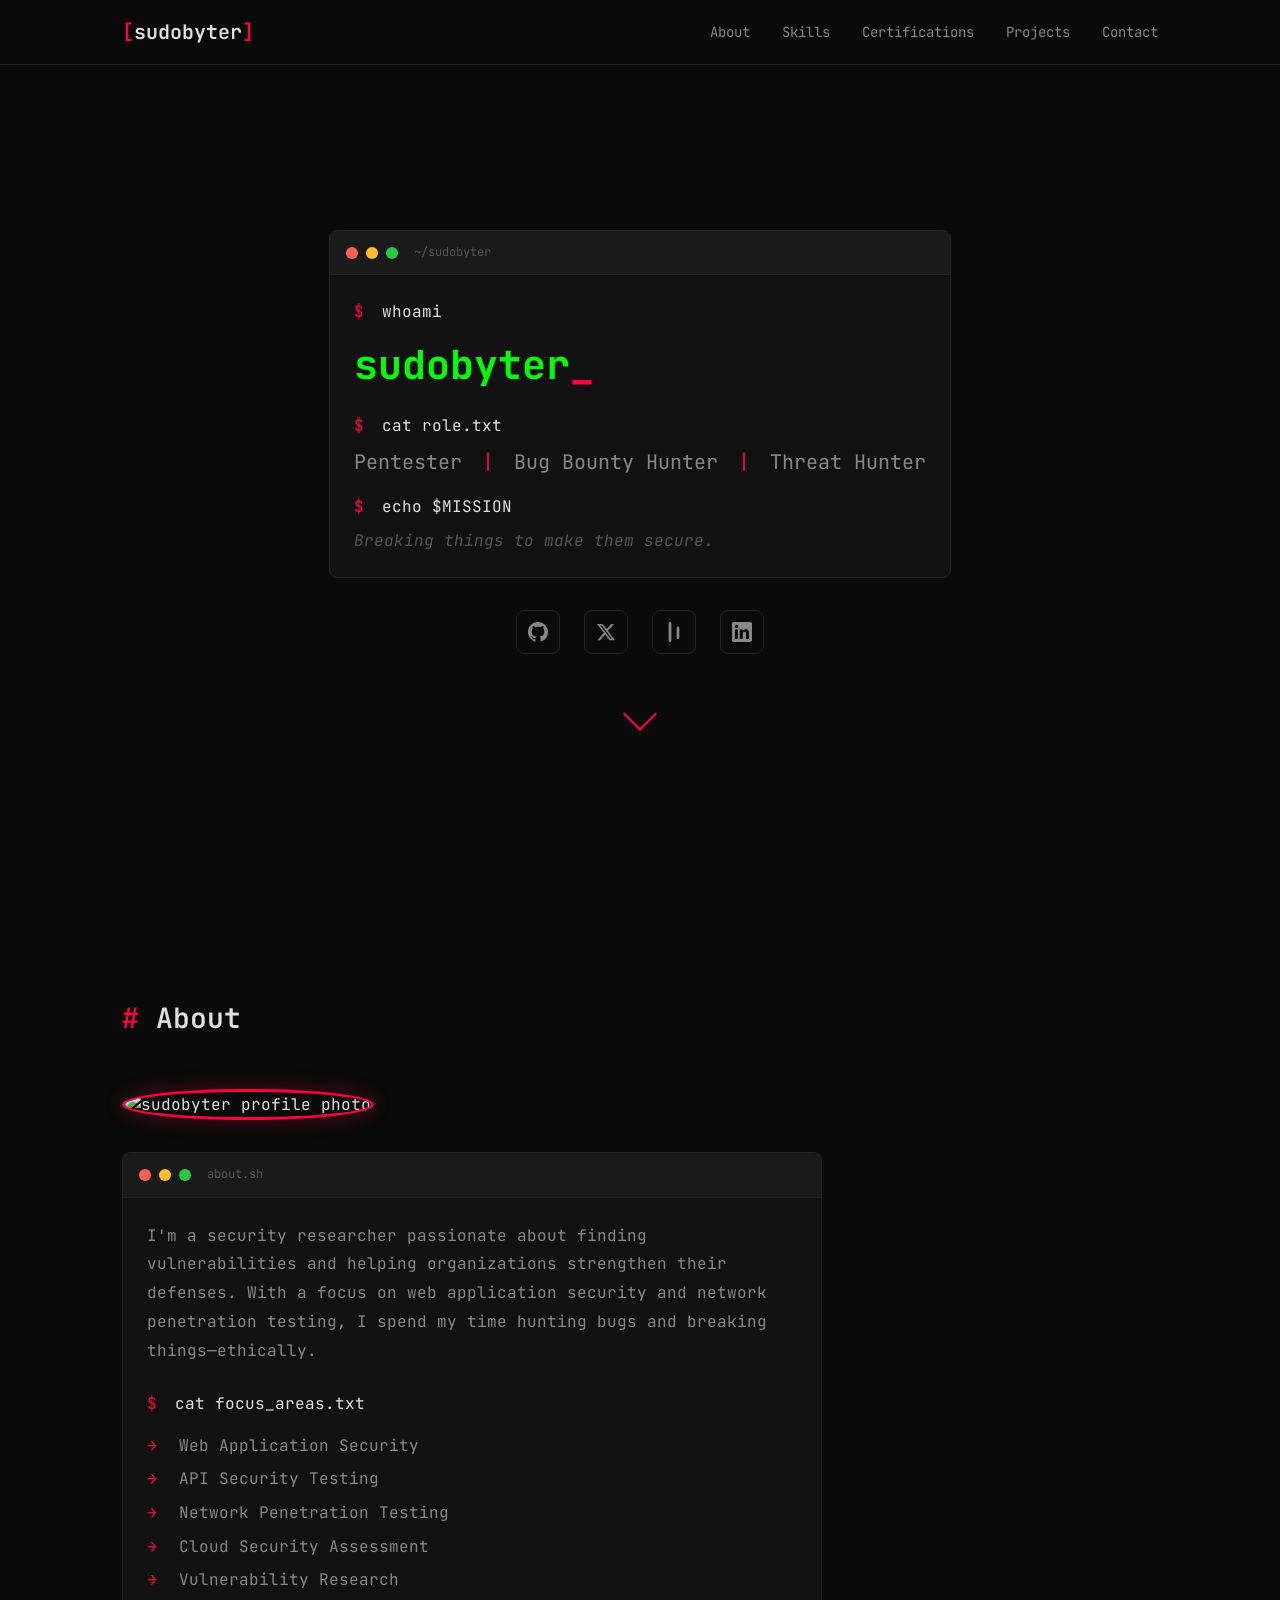
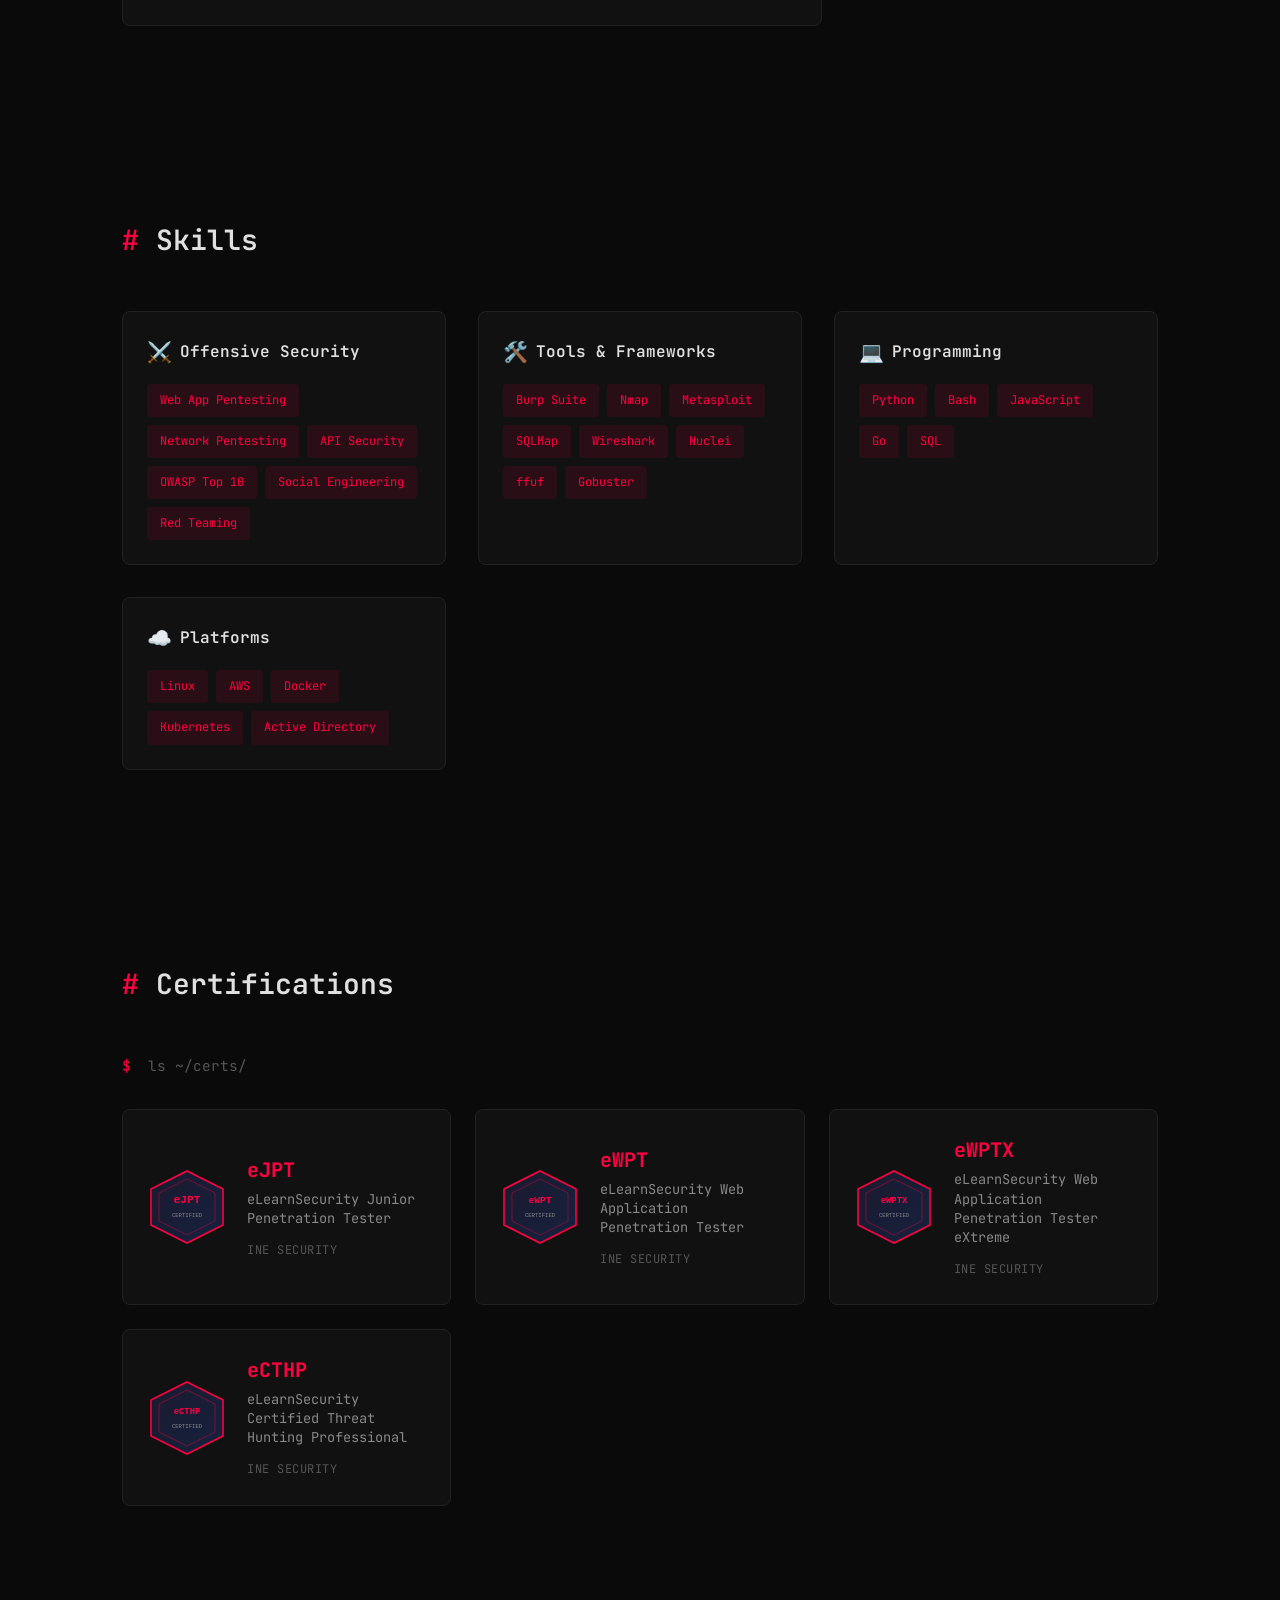
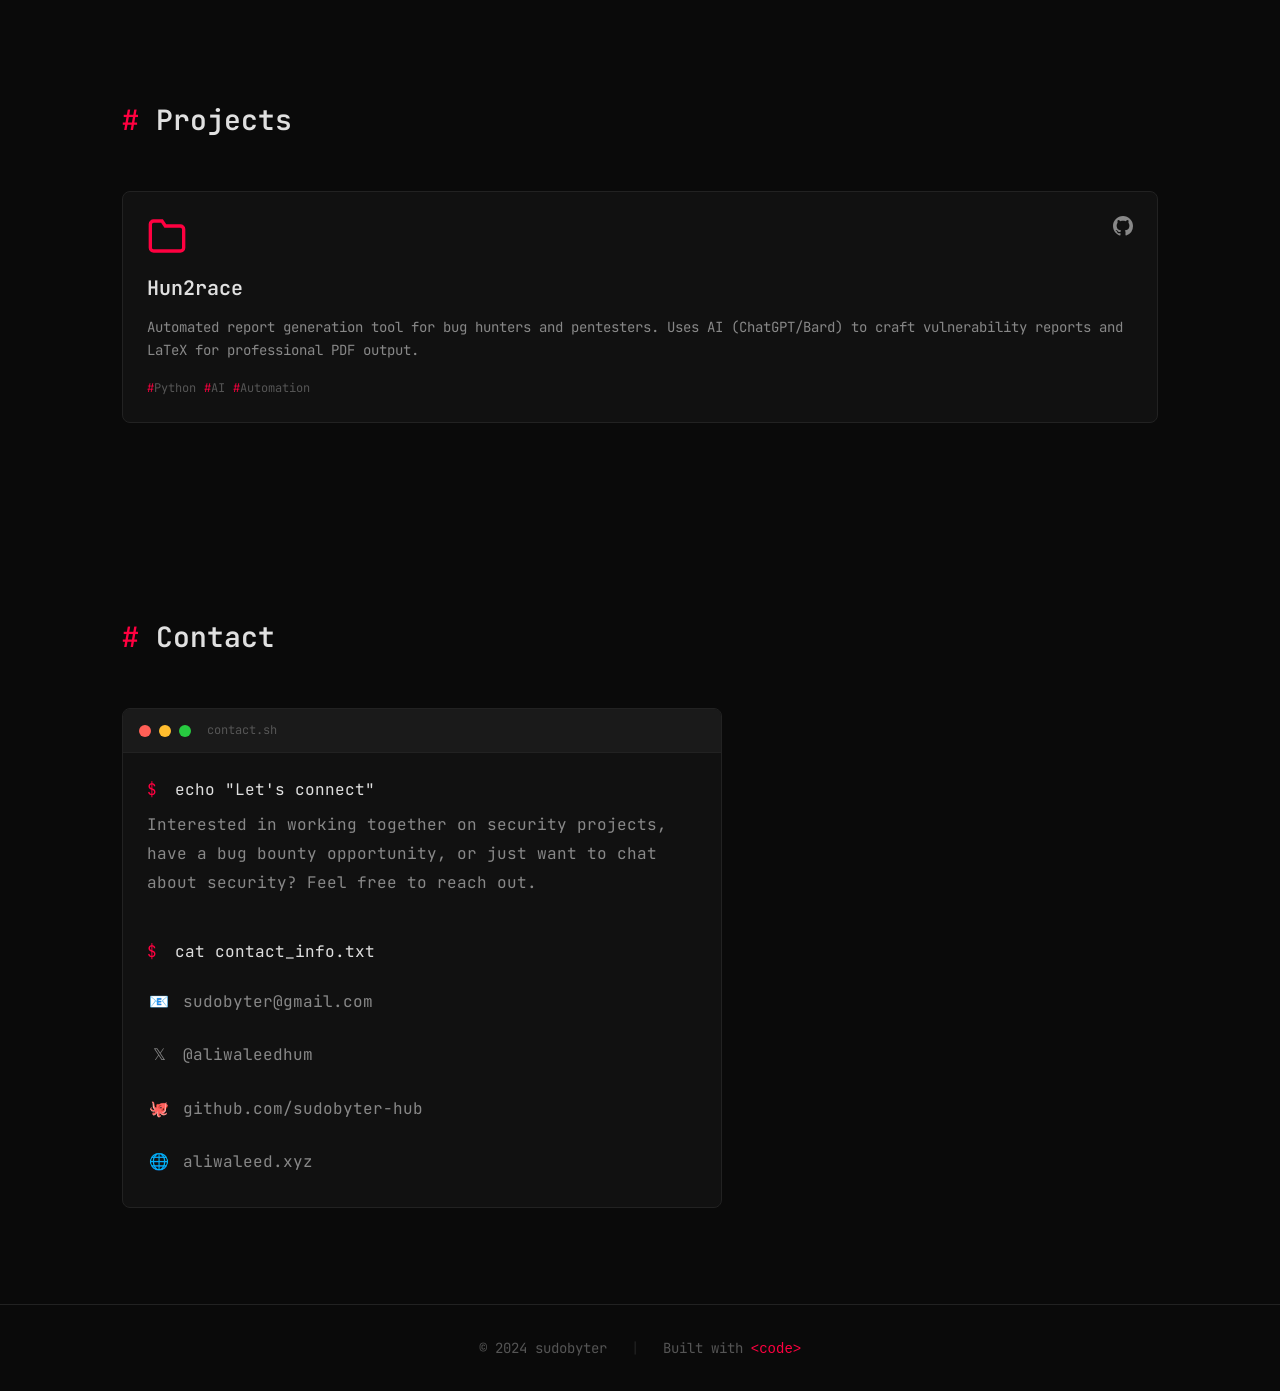
==== commit ad987244: "Portfolio site with certifications" ====
--- a/index.html
+++ b/index.html
@@ -4,9 +4,10 @@
     <meta charset="UTF-8">
     <meta name="viewport" content="width=device-width, initial-scale=1.0">
     <meta name="description" content="sudobyter - Pentester & Bug Bounty Hunter Portfolio">
-    <meta name="referrer" content="strict-origin-when-cross-origin">
-    <meta http-equiv="Content-Security-Policy" content="default-src 'self'; style-src 'self' 'unsafe-inline'; img-src 'self' data:; font-src 'self'; connect-src 'self'; frame-ancestors 'none';">
     <title>sudobyter | Pentester & Bug Bounty Hunter</title>
+    <link rel="preconnect" href="https://fonts.googleapis.com">
+    <link rel="preconnect" href="https://fonts.gstatic.com" crossorigin>
+    <link href="https://fonts.googleapis.com/css2?family=JetBrains+Mono:wght@400;500;600;700&display=swap" rel="stylesheet">
     <link rel="stylesheet" href="style.css">
 </head>
 <body>
@@ -82,7 +83,7 @@
             <h2 class="section-title"><span class="title-prefix">#</span> About</h2>
             <div class="about-content">
                 <div class="profile-image-container">
-                    <img src="img/profile.png" alt="sudobyter profile photo" class="profile-image">
+                    <img src="https://github.com/sudobyter-hub.png" alt="sudobyter profile photo" class="profile-image">
                 </div>
                 <div class="terminal-card">
                     <div class="terminal-header">
@@ -322,9 +323,9 @@
                         <br>
                         <p class="terminal-line"><span class="prompt">$</span> cat contact_info.txt</p>
                         <div class="contact-links">
-                            <a id="email-link" href="#" class="contact-link">
+                            <a href="mailto:sudobyter@gmail.com" class="contact-link">
                                 <span class="contact-icon">📧</span>
-                                <span id="email-text"></span>
+                                <span>sudobyter@gmail.com</span>
                             </a>
                             <a href="https://twitter.com/aliwaleedhum" target="_blank" rel="noopener noreferrer" class="contact-link">
                                 <span class="contact-icon">𝕏</span>
@@ -349,7 +350,7 @@
     <footer class="footer">
         <div class="container">
             <p class="footer-text">
-                <span class="footer-copyright">© <span id="year"></span> sudobyter</span>
+                <span class="footer-copyright">© 2024 sudobyter</span>
                 <span class="footer-separator">|</span>
                 <span class="footer-built">Built with <code>&lt;code&gt;</code></span>
             </p>
--- a/style.css
+++ b/style.css
@@ -1,22 +1,3 @@
-/* ===== Self-hosted JetBrains Mono Font ===== */
-@font-face {
-    font-family: 'JetBrains Mono';
-    font-style: normal;
-    font-weight: 400 700;
-    font-display: swap;
-    src: url('fonts/jetbrains-mono-latin.woff2') format('woff2');
-    unicode-range: U+0000-00FF, U+0131, U+0152-0153, U+02BB-02BC, U+02C6, U+02DA, U+02DC, U+0304, U+0308, U+0329, U+2000-206F, U+20AC, U+2122, U+2191, U+2193, U+2212, U+2215, U+FEFF, U+FFFD;
-}
-
-@font-face {
-    font-family: 'JetBrains Mono';
-    font-style: normal;
-    font-weight: 400 700;
-    font-display: swap;
-    src: url('fonts/jetbrains-mono-latin-ext.woff2') format('woff2');
-    unicode-range: U+0100-02BA, U+02BD-02C5, U+02C7-02CC, U+02CE-02D7, U+02DD-02FF, U+0304, U+0308, U+0329, U+1D00-1DBF, U+1E00-1E9F, U+1EF2-1EFF, U+2020, U+20A0-20AB, U+20AD-20C0, U+2113, U+2C60-2C7F, U+A720-A7FF;
-}
-
 /* ===== CSS Custom Properties ===== */
 :root {
     --bg-primary: #0a0a0a;
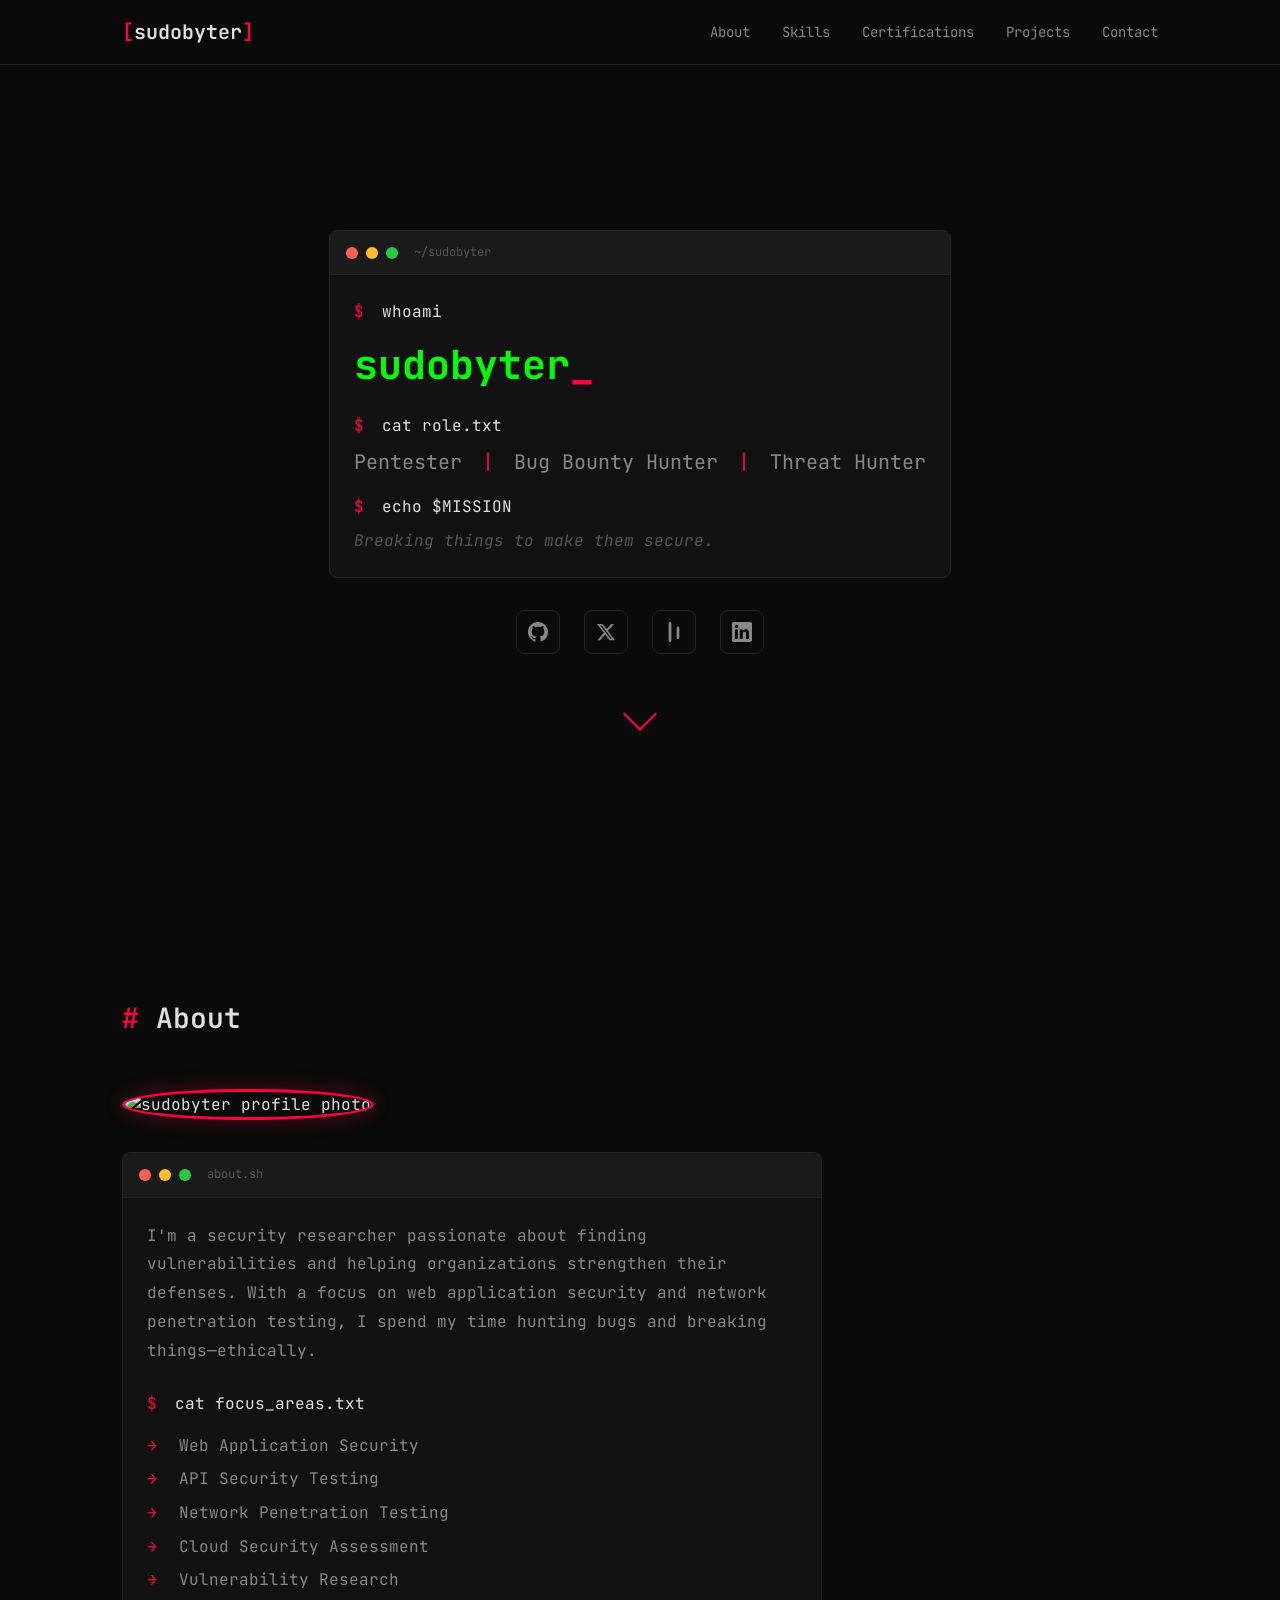
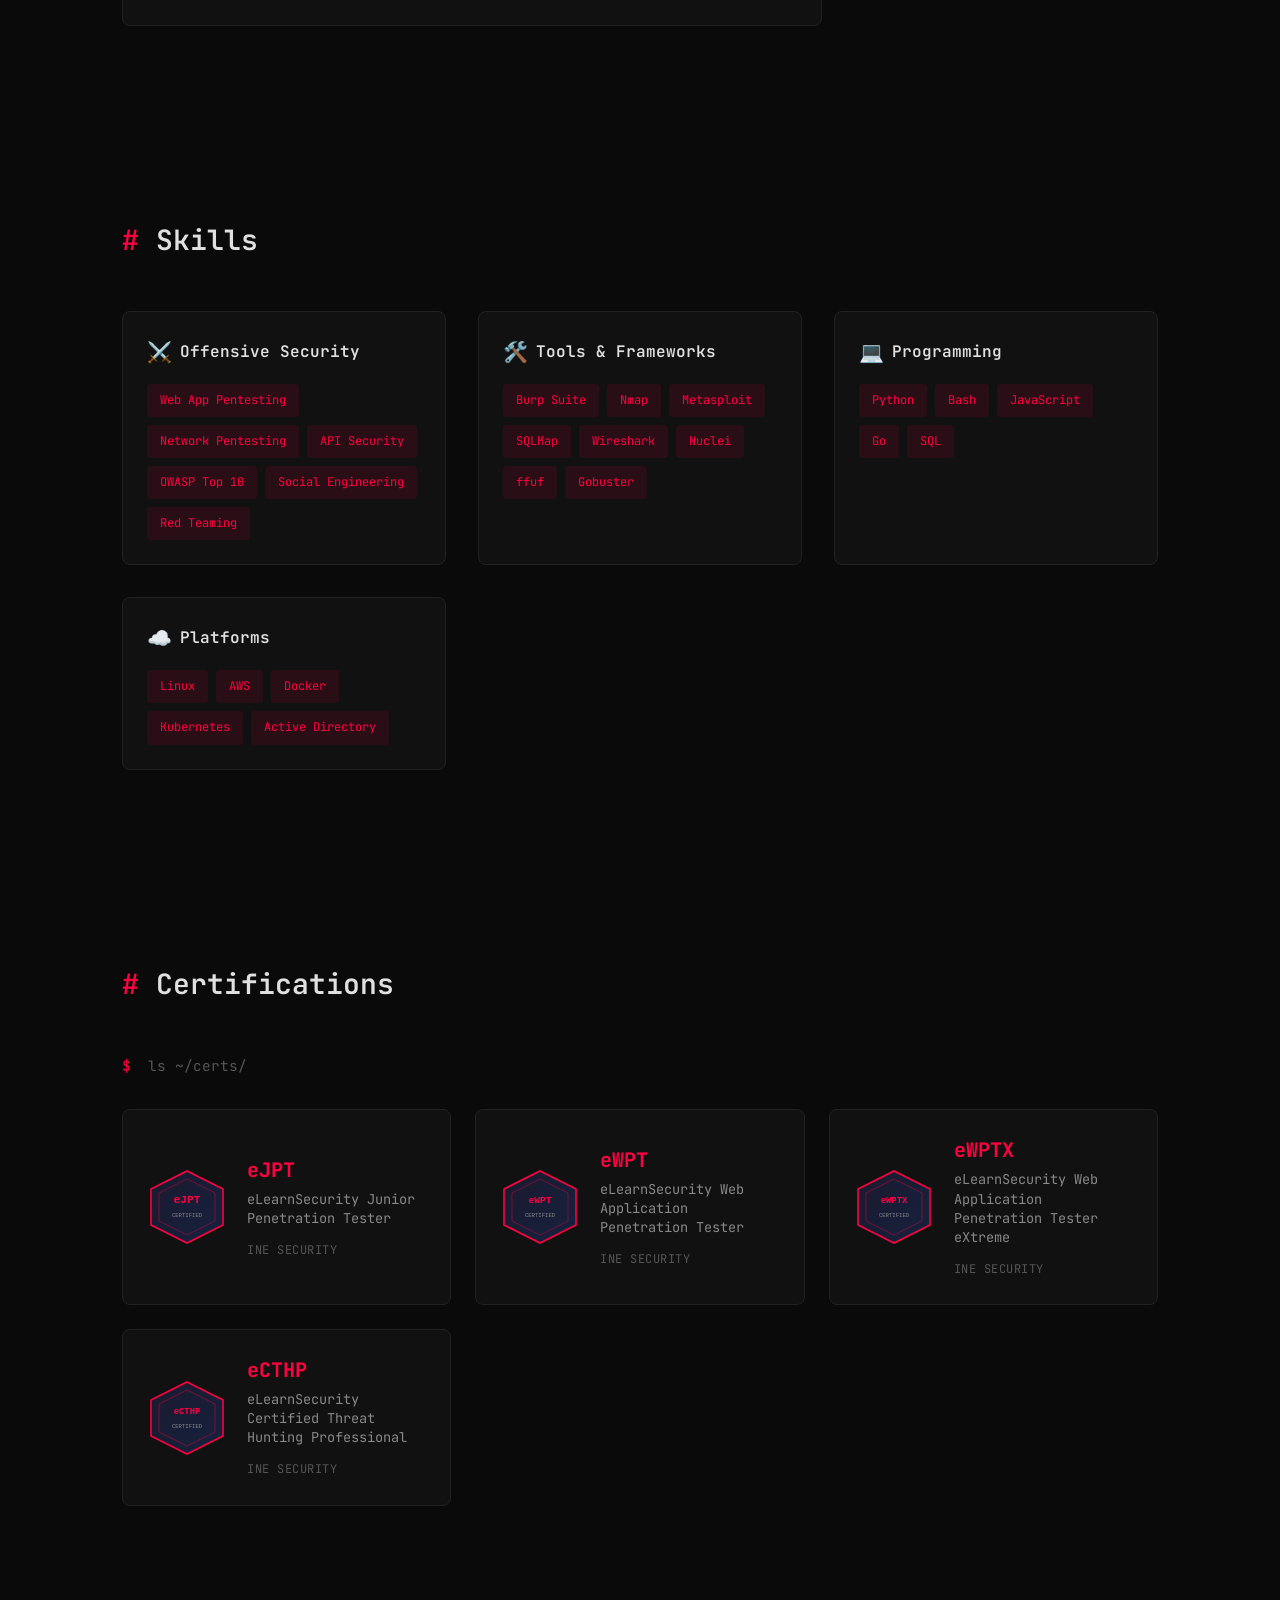
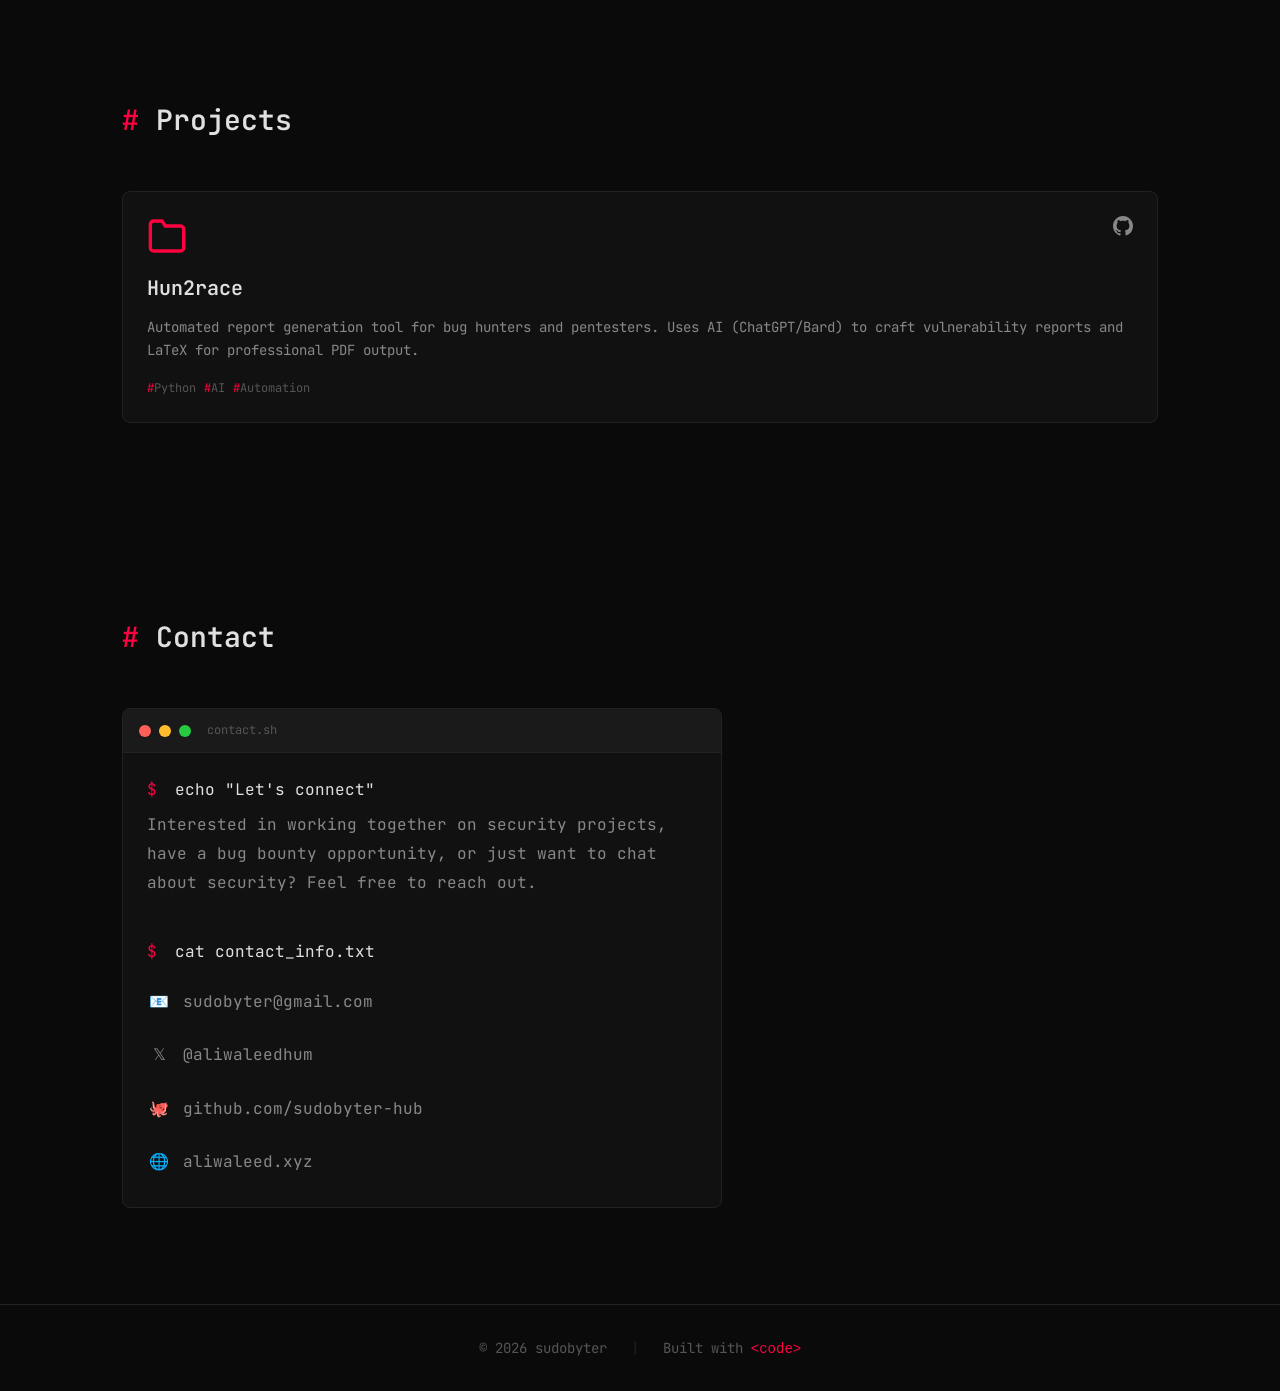
==== commit d891e8cf: "Make footer year dynamic Co-Authored-By: Claude Opus 4.5 <noreply@anthropic.com>" ====
--- a/index.html
+++ b/index.html
@@ -350,7 +350,7 @@
     <footer class="footer">
         <div class="container">
             <p class="footer-text">
-                <span class="footer-copyright">© 2024 sudobyter</span>
+                <span class="footer-copyright">© <script>document.write(new Date().getFullYear())</script> sudobyter</span>
                 <span class="footer-separator">|</span>
                 <span class="footer-built">Built with <code>&lt;code&gt;</code></span>
             </p>
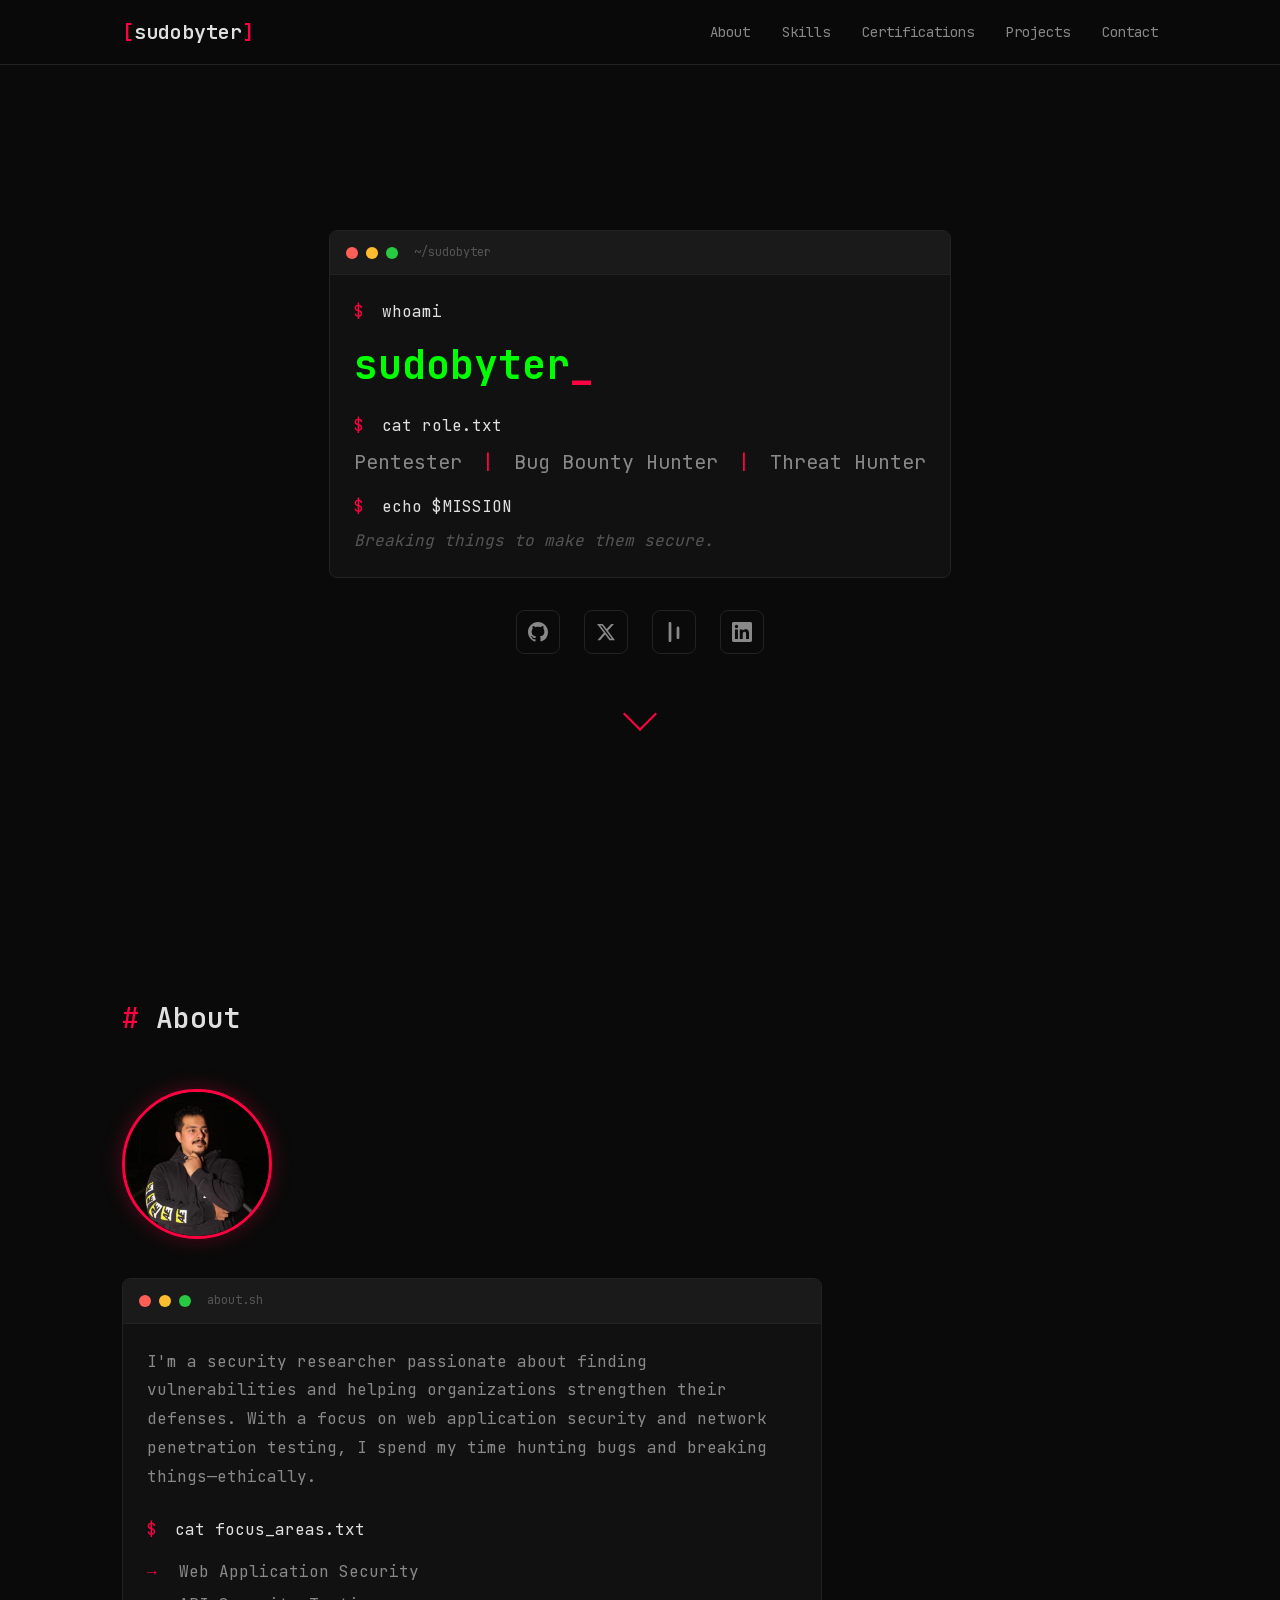
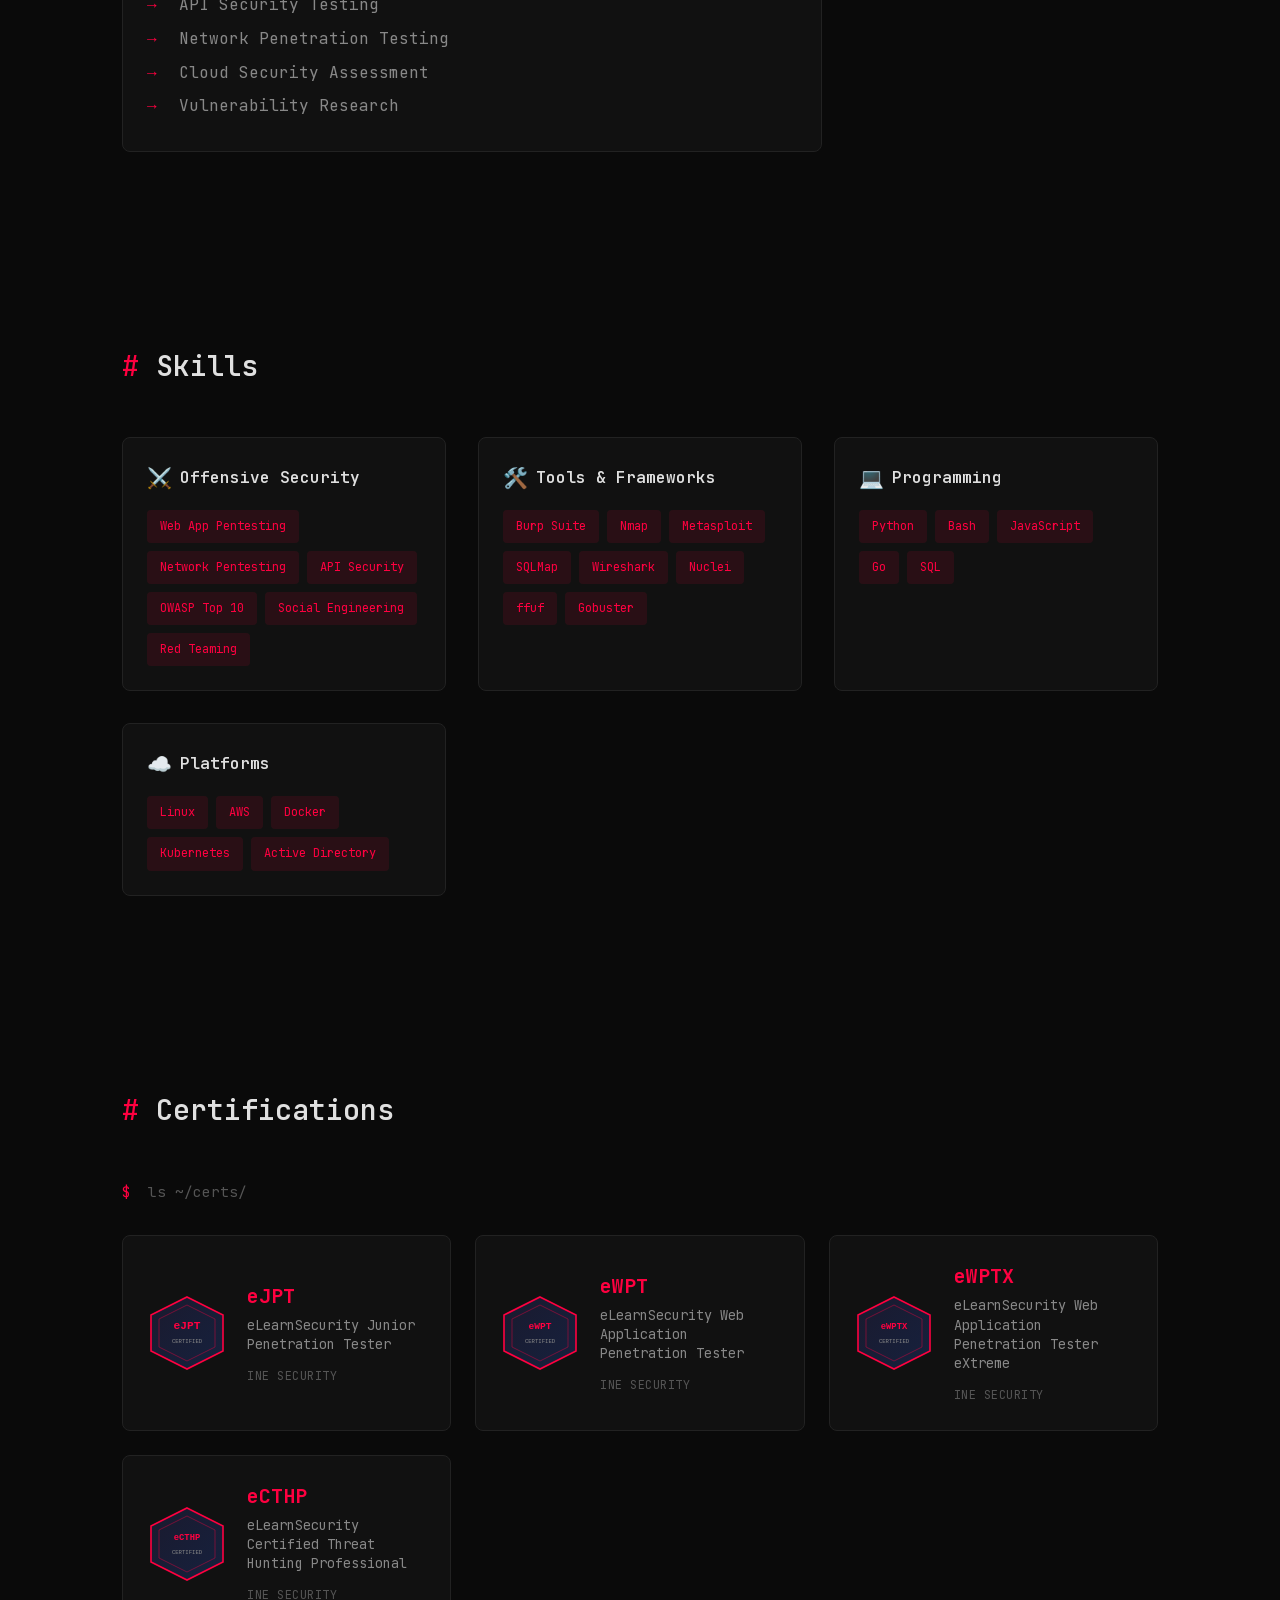
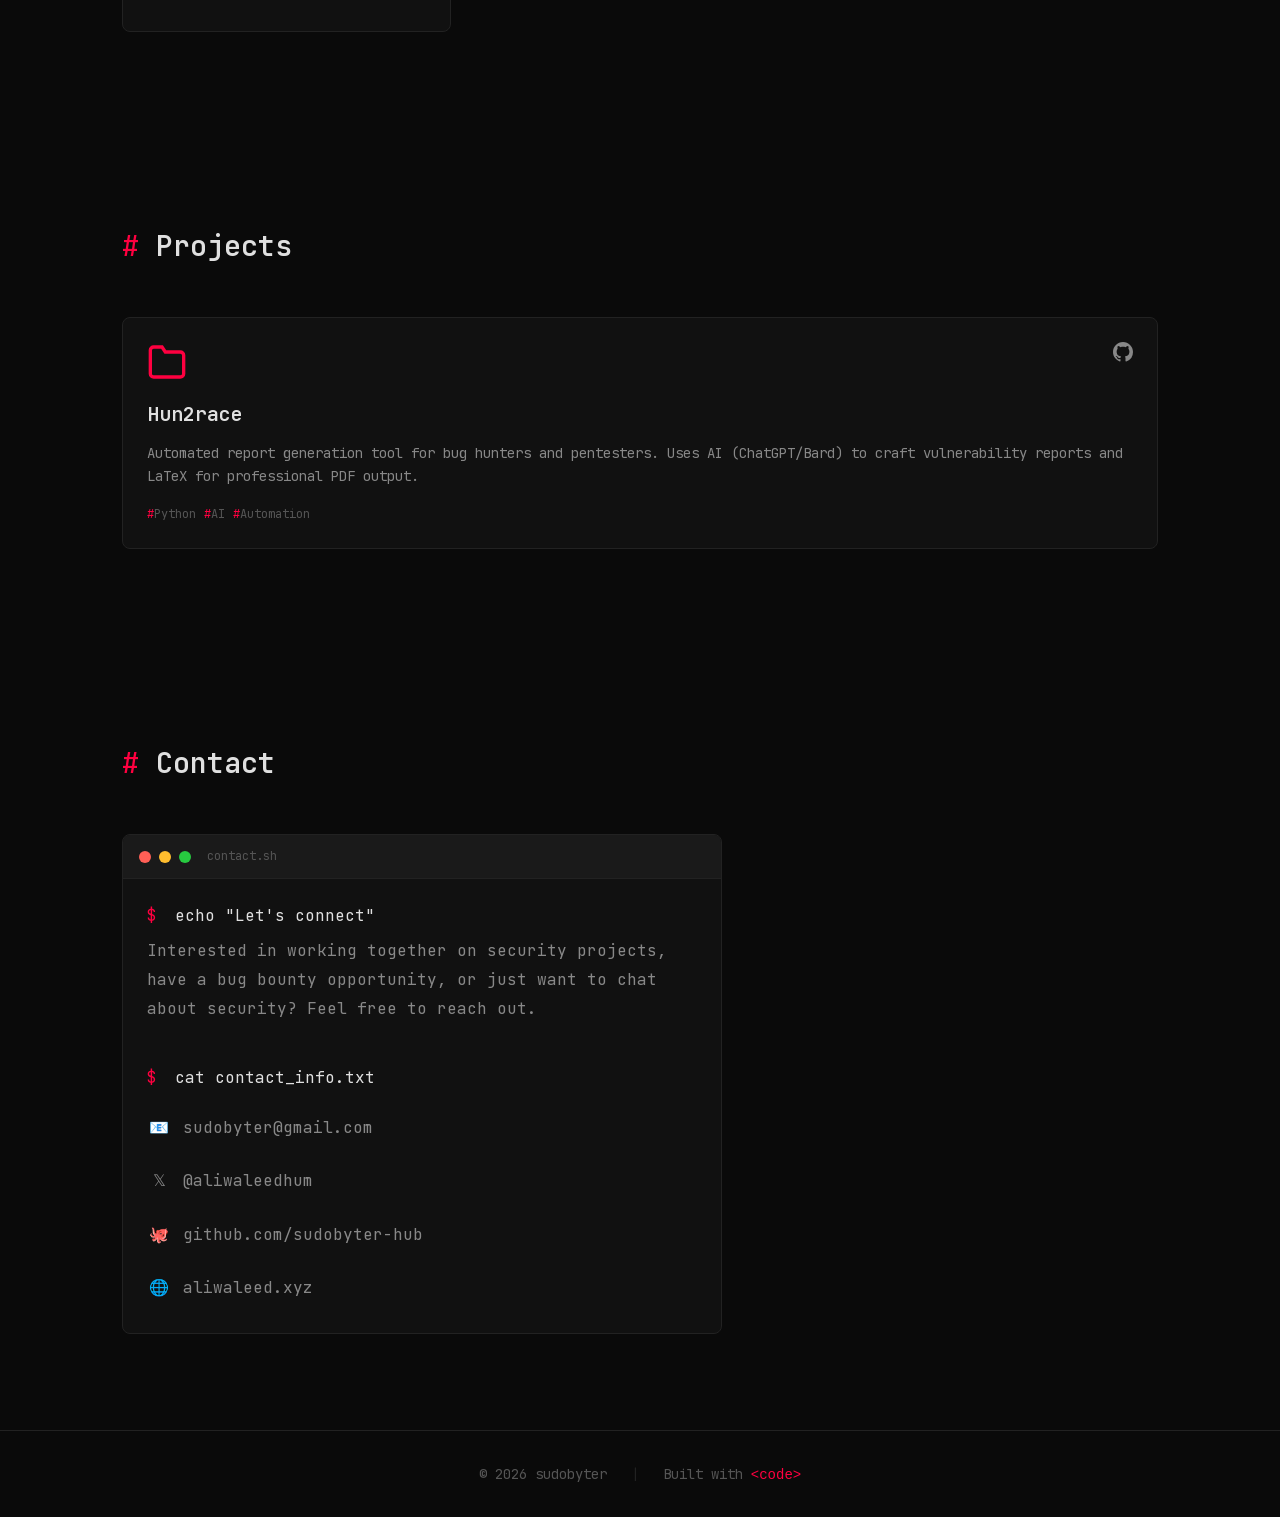
==== commit 1596e8a0: "Security hardening: CSP, self-hosted assets, email obfuscation - Add Content-Security-Policy meta ta" ====
--- a/index.html
+++ b/index.html
@@ -4,10 +4,9 @@
     <meta charset="UTF-8">
     <meta name="viewport" content="width=device-width, initial-scale=1.0">
     <meta name="description" content="sudobyter - Pentester & Bug Bounty Hunter Portfolio">
+    <meta name="referrer" content="strict-origin-when-cross-origin">
+    <meta http-equiv="Content-Security-Policy" content="default-src 'self'; style-src 'self' 'unsafe-inline'; img-src 'self' data:; font-src 'self'; connect-src 'self'; frame-ancestors 'none';">
     <title>sudobyter | Pentester & Bug Bounty Hunter</title>
-    <link rel="preconnect" href="https://fonts.googleapis.com">
-    <link rel="preconnect" href="https://fonts.gstatic.com" crossorigin>
-    <link href="https://fonts.googleapis.com/css2?family=JetBrains+Mono:wght@400;500;600;700&display=swap" rel="stylesheet">
     <link rel="stylesheet" href="style.css">
 </head>
 <body>
@@ -83,7 +82,7 @@
             <h2 class="section-title"><span class="title-prefix">#</span> About</h2>
             <div class="about-content">
                 <div class="profile-image-container">
-                    <img src="https://github.com/sudobyter-hub.png" alt="sudobyter profile photo" class="profile-image">
+                    <img src="img/profile.png" alt="sudobyter profile photo" class="profile-image">
                 </div>
                 <div class="terminal-card">
                     <div class="terminal-header">
@@ -323,9 +322,9 @@
                         <br>
                         <p class="terminal-line"><span class="prompt">$</span> cat contact_info.txt</p>
                         <div class="contact-links">
-                            <a href="mailto:sudobyter@gmail.com" class="contact-link">
+                            <a id="email-link" href="#" class="contact-link">
                                 <span class="contact-icon">📧</span>
-                                <span>sudobyter@gmail.com</span>
+                                <span id="email-text"></span>
                             </a>
                             <a href="https://twitter.com/aliwaleedhum" target="_blank" rel="noopener noreferrer" class="contact-link">
                                 <span class="contact-icon">𝕏</span>
@@ -350,7 +349,7 @@
     <footer class="footer">
         <div class="container">
             <p class="footer-text">
-                <span class="footer-copyright">© <script>document.write(new Date().getFullYear())</script> sudobyter</span>
+                <span class="footer-copyright">© <span id="year"></span> sudobyter</span>
                 <span class="footer-separator">|</span>
                 <span class="footer-built">Built with <code>&lt;code&gt;</code></span>
             </p>
--- a/style.css
+++ b/style.css
@@ -1,3 +1,22 @@
+/* ===== Self-hosted JetBrains Mono Font ===== */
+@font-face {
+    font-family: 'JetBrains Mono';
+    font-style: normal;
+    font-weight: 400 700;
+    font-display: swap;
+    src: url('fonts/jetbrains-mono-latin.woff2') format('woff2');
+    unicode-range: U+0000-00FF, U+0131, U+0152-0153, U+02BB-02BC, U+02C6, U+02DA, U+02DC, U+0304, U+0308, U+0329, U+2000-206F, U+20AC, U+2122, U+2191, U+2193, U+2212, U+2215, U+FEFF, U+FFFD;
+}
+
+@font-face {
+    font-family: 'JetBrains Mono';
+    font-style: normal;
+    font-weight: 400 700;
+    font-display: swap;
+    src: url('fonts/jetbrains-mono-latin-ext.woff2') format('woff2');
+    unicode-range: U+0100-02BA, U+02BD-02C5, U+02C7-02CC, U+02CE-02D7, U+02DD-02FF, U+0304, U+0308, U+0329, U+1D00-1DBF, U+1E00-1E9F, U+1EF2-1EFF, U+2020, U+20A0-20AB, U+20AD-20C0, U+2113, U+2C60-2C7F, U+A720-A7FF;
+}
+
 /* ===== CSS Custom Properties ===== */
 :root {
     --bg-primary: #0a0a0a;
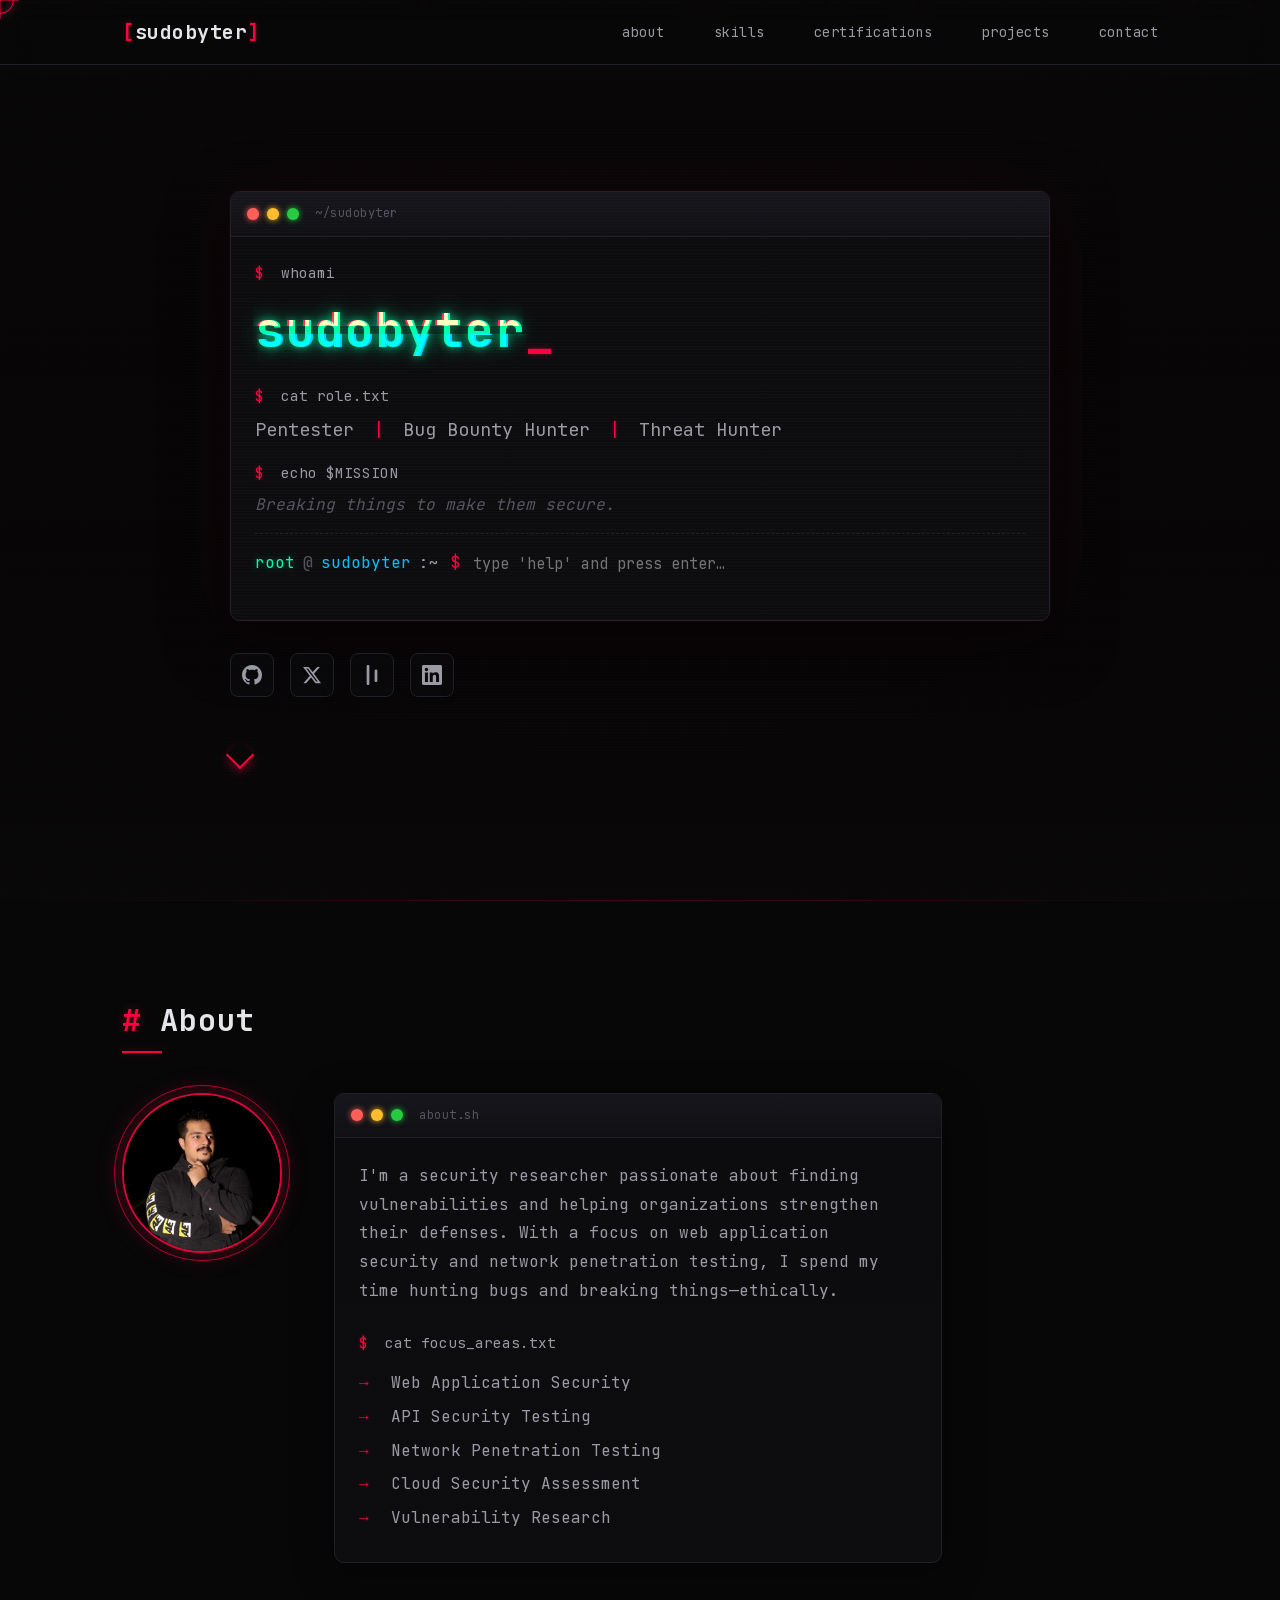
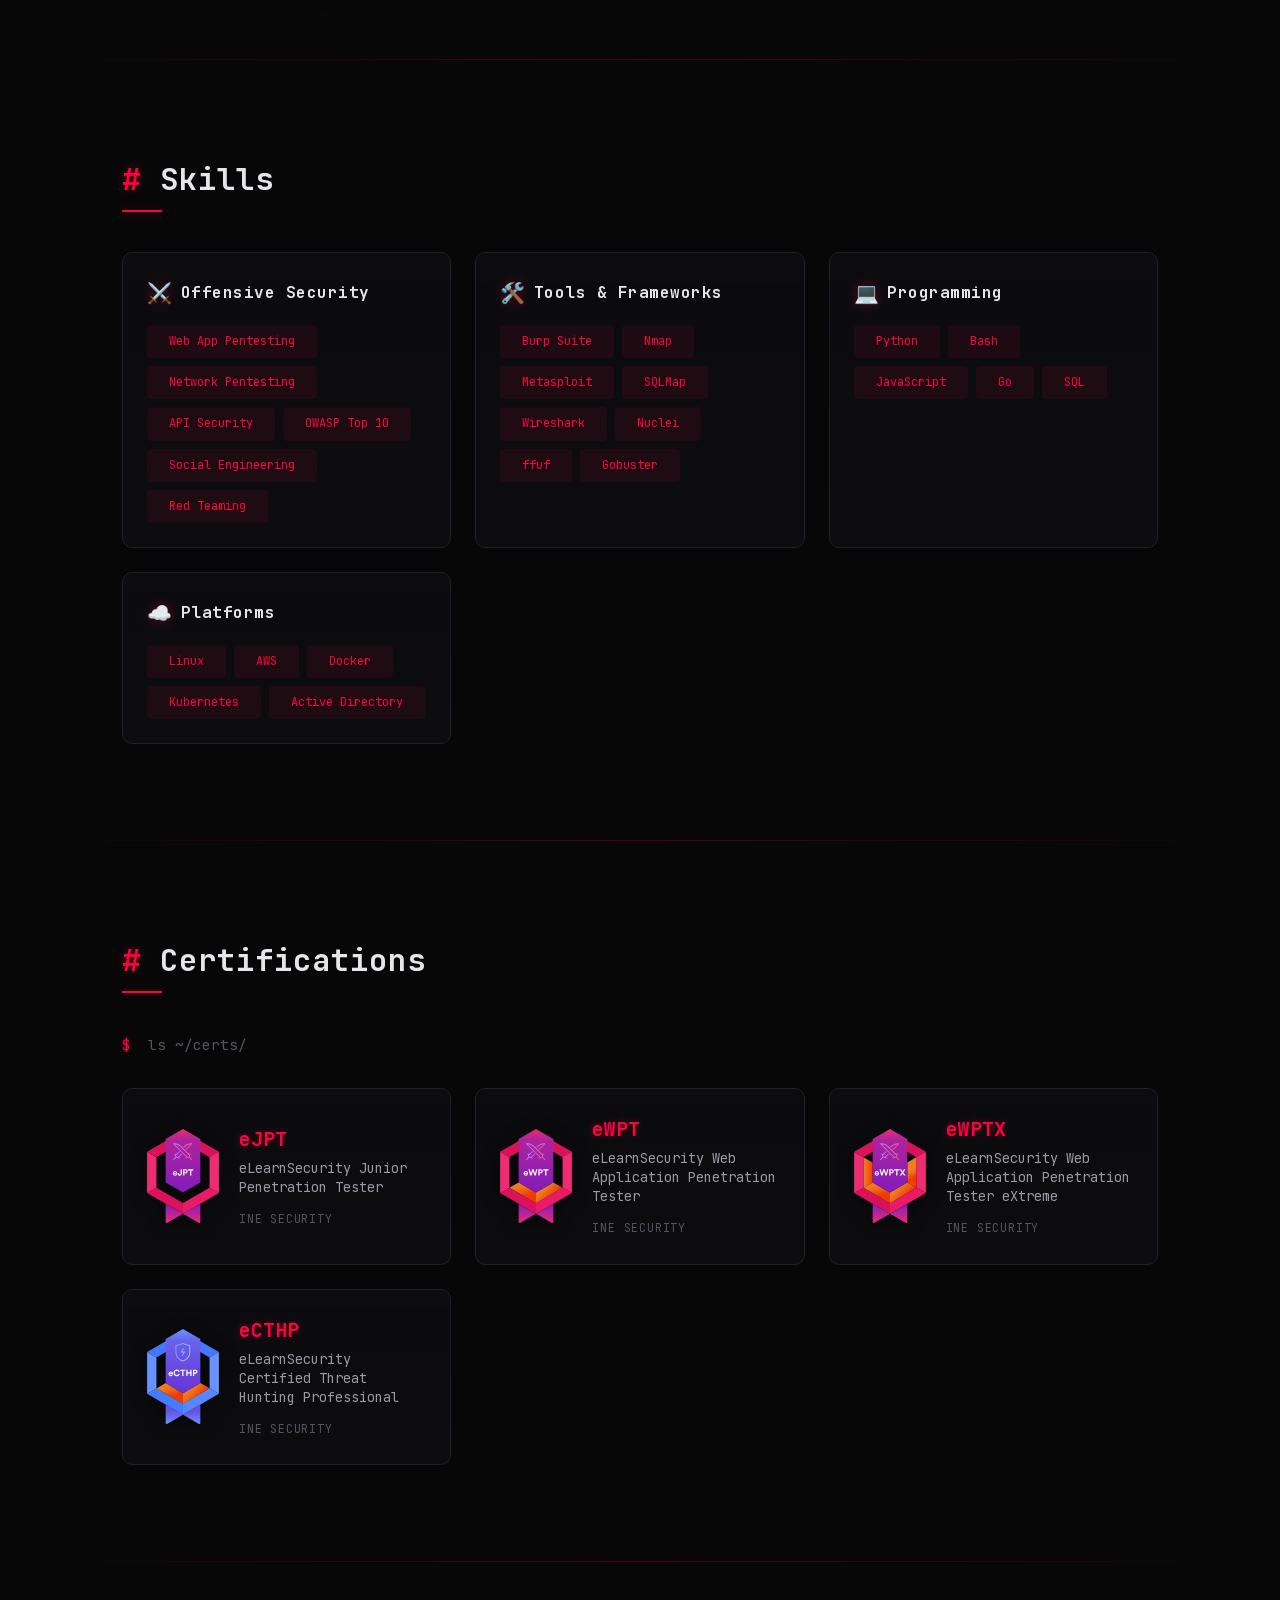
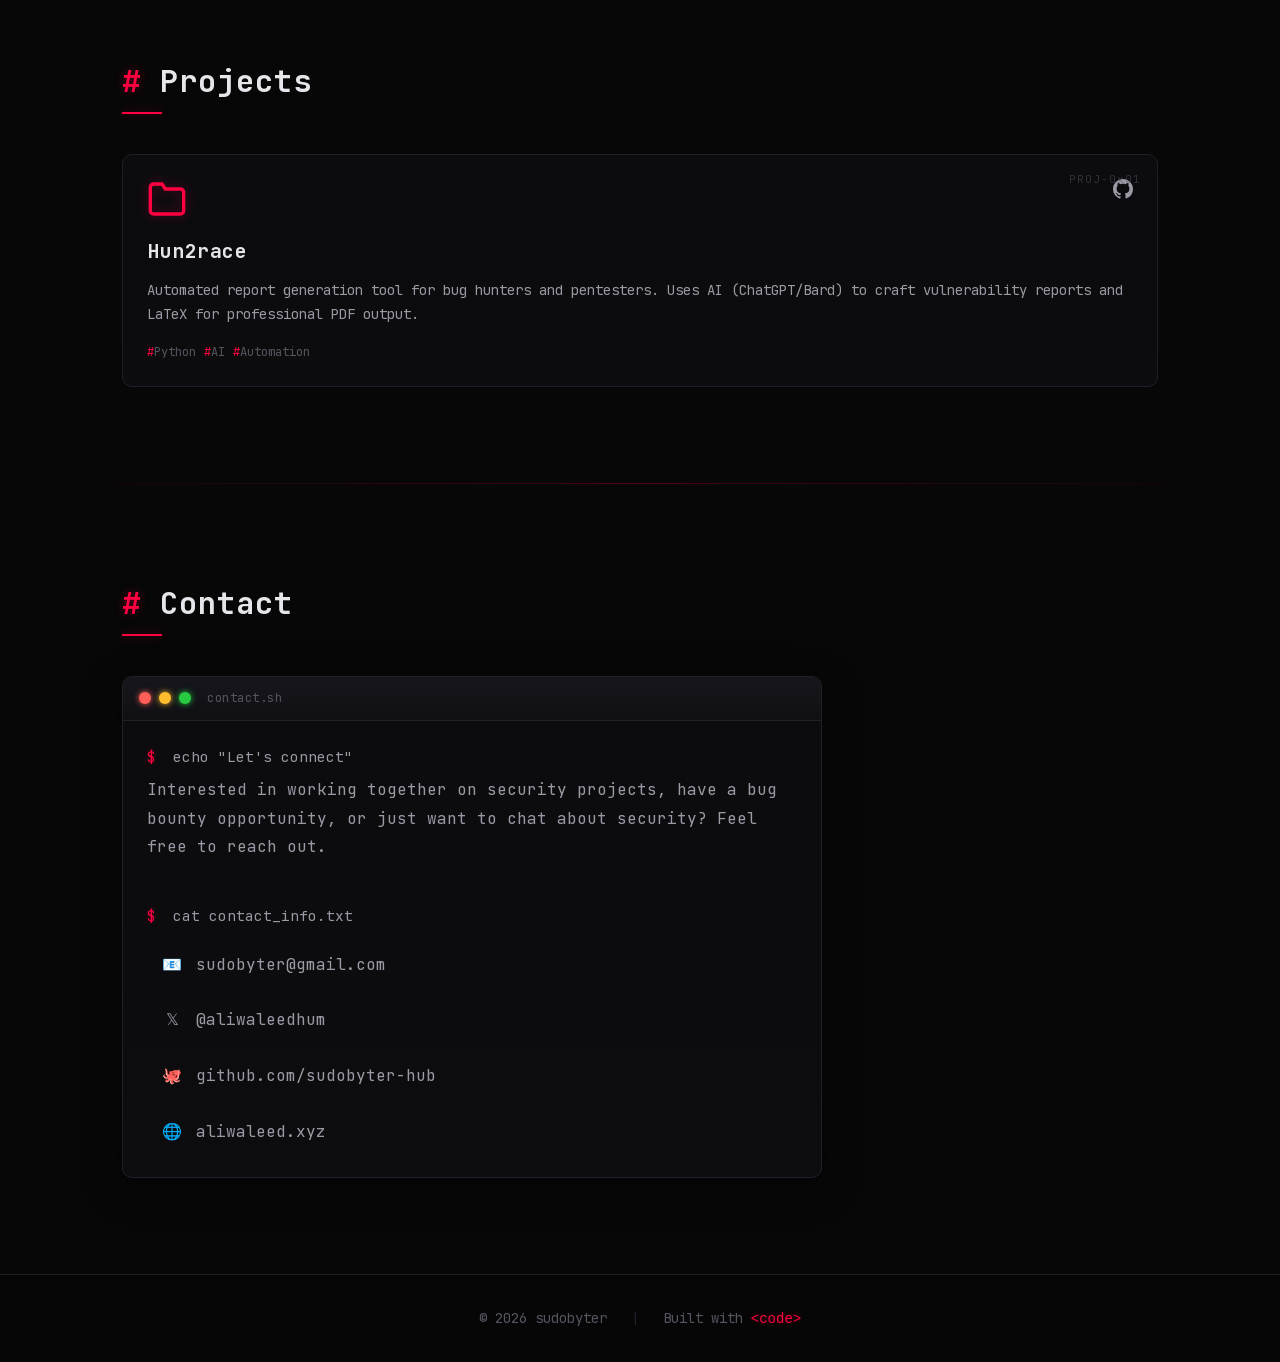
==== commit 9ba680a5: "Redesign portfolio with hacker aesthetic + real INE cert badges Why: elevate the portfolio from a st" ====
--- a/index.html
+++ b/index.html
@@ -10,6 +10,17 @@
     <link rel="stylesheet" href="style.css">
 </head>
 <body>
+    <!-- Boot Overlay -->
+    <div class="boot-overlay" id="boot-overlay" aria-hidden="true">
+        <pre class="boot-log" id="boot-log"></pre>
+    </div>
+
+    <!-- Matrix Rain Canvas -->
+    <canvas id="matrix-canvas" aria-hidden="true"></canvas>
+
+    <!-- Crosshair Reticle Cursor -->
+    <div class="reticle" id="reticle" aria-hidden="true"></div>
+
     <!-- Navigation -->
     <nav class="navbar" id="navbar">
         <div class="nav-container">
@@ -44,7 +55,7 @@
                         <span class="prompt">$</span> whoami
                     </p>
                     <h1 class="hero-title">
-                        <span class="typing-text" id="typing-text"></span><span class="cursor">_</span>
+                        <span class="glitch typing-text" id="typing-text" data-text=""></span><span class="cursor">_</span>
                     </h1>
                     <p class="terminal-line">
                         <span class="prompt">$</span> cat role.txt
@@ -54,6 +65,13 @@
                         <span class="prompt">$</span> echo $MISSION
                     </p>
                     <p class="hero-description">Breaking things to make them secure.</p>
+
+                    <!-- Interactive terminal -->
+                    <div class="live-terminal" id="live-terminal">
+                        <span class="prompt-user">root</span><span class="prompt-at">@</span><span class="prompt-host">sudobyter</span><span class="prompt-path">:~</span><span class="prompt-sign">$</span>
+                        <input type="text" id="term-input" autocomplete="off" spellcheck="false" aria-label="Interactive terminal (try: help)" placeholder="type 'help' and press enter…">
+                    </div>
+                    <div class="terminal-output-log" id="term-log" aria-live="polite"></div>
                 </div>
             </div>
             <div class="hero-links">
@@ -184,18 +202,7 @@
             <div class="certs-grid">
                 <div class="cert-card">
                     <div class="cert-logo">
-                        <svg viewBox="0 0 100 100" xmlns="http://www.w3.org/2000/svg">
-                            <defs>
-                                <linearGradient id="grad1" x1="0%" y1="0%" x2="100%" y2="100%">
-                                    <stop offset="0%" style="stop-color:#1a1a2e"/>
-                                    <stop offset="100%" style="stop-color:#16213e"/>
-                                </linearGradient>
-                            </defs>
-                            <polygon points="50,5 95,27.5 95,72.5 50,95 5,72.5 5,27.5" fill="url(#grad1)" stroke="#ff0040" stroke-width="2"/>
-                            <polygon points="50,15 85,32.5 85,67.5 50,85 15,67.5 15,32.5" fill="none" stroke="#ff0040" stroke-width="1" opacity="0.5"/>
-                            <text x="50" y="45" text-anchor="middle" fill="#ff0040" font-family="monospace" font-size="14" font-weight="bold">eJPT</text>
-                            <text x="50" y="62" text-anchor="middle" fill="#888" font-family="monospace" font-size="7">CERTIFIED</text>
-                        </svg>
+                        <img src="img/certs/ejpt.svg" alt="eJPT official badge" loading="lazy" decoding="async">
                     </div>
                     <div class="cert-info">
                         <h3 class="cert-name">eJPT</h3>
@@ -205,18 +212,7 @@
                 </div>
                 <div class="cert-card">
                     <div class="cert-logo">
-                        <svg viewBox="0 0 100 100" xmlns="http://www.w3.org/2000/svg">
-                            <defs>
-                                <linearGradient id="grad2" x1="0%" y1="0%" x2="100%" y2="100%">
-                                    <stop offset="0%" style="stop-color:#1a1a2e"/>
-                                    <stop offset="100%" style="stop-color:#16213e"/>
-                                </linearGradient>
-                            </defs>
-                            <polygon points="50,5 95,27.5 95,72.5 50,95 5,72.5 5,27.5" fill="url(#grad2)" stroke="#ff0040" stroke-width="2"/>
-                            <polygon points="50,15 85,32.5 85,67.5 50,85 15,67.5 15,32.5" fill="none" stroke="#ff0040" stroke-width="1" opacity="0.5"/>
-                            <text x="50" y="45" text-anchor="middle" fill="#ff0040" font-family="monospace" font-size="12" font-weight="bold">eWPT</text>
-                            <text x="50" y="62" text-anchor="middle" fill="#888" font-family="monospace" font-size="7">CERTIFIED</text>
-                        </svg>
+                        <img src="img/certs/ewpt.svg" alt="eWPT official badge" loading="lazy" decoding="async">
                     </div>
                     <div class="cert-info">
                         <h3 class="cert-name">eWPT</h3>
@@ -226,18 +222,7 @@
                 </div>
                 <div class="cert-card">
                     <div class="cert-logo">
-                        <svg viewBox="0 0 100 100" xmlns="http://www.w3.org/2000/svg">
-                            <defs>
-                                <linearGradient id="grad3" x1="0%" y1="0%" x2="100%" y2="100%">
-                                    <stop offset="0%" style="stop-color:#1a1a2e"/>
-                                    <stop offset="100%" style="stop-color:#16213e"/>
-                                </linearGradient>
-                            </defs>
-                            <polygon points="50,5 95,27.5 95,72.5 50,95 5,72.5 5,27.5" fill="url(#grad3)" stroke="#ff0040" stroke-width="2"/>
-                            <polygon points="50,15 85,32.5 85,67.5 50,85 15,67.5 15,32.5" fill="none" stroke="#ff0040" stroke-width="1" opacity="0.5"/>
-                            <text x="50" y="45" text-anchor="middle" fill="#ff0040" font-family="monospace" font-size="11" font-weight="bold">eWPTX</text>
-                            <text x="50" y="62" text-anchor="middle" fill="#888" font-family="monospace" font-size="7">CERTIFIED</text>
-                        </svg>
+                        <img src="img/certs/ewptx.svg" alt="eWPTX official badge" loading="lazy" decoding="async">
                     </div>
                     <div class="cert-info">
                         <h3 class="cert-name">eWPTX</h3>
@@ -247,18 +232,7 @@
                 </div>
                 <div class="cert-card">
                     <div class="cert-logo">
-                        <svg viewBox="0 0 100 100" xmlns="http://www.w3.org/2000/svg">
-                            <defs>
-                                <linearGradient id="grad4" x1="0%" y1="0%" x2="100%" y2="100%">
-                                    <stop offset="0%" style="stop-color:#1a1a2e"/>
-                                    <stop offset="100%" style="stop-color:#16213e"/>
-                                </linearGradient>
-                            </defs>
-                            <polygon points="50,5 95,27.5 95,72.5 50,95 5,72.5 5,27.5" fill="url(#grad4)" stroke="#ff0040" stroke-width="2"/>
-                            <polygon points="50,15 85,32.5 85,67.5 50,85 15,67.5 15,32.5" fill="none" stroke="#ff0040" stroke-width="1" opacity="0.5"/>
-                            <text x="50" y="45" text-anchor="middle" fill="#ff0040" font-family="monospace" font-size="11" font-weight="bold">eCTHP</text>
-                            <text x="50" y="62" text-anchor="middle" fill="#888" font-family="monospace" font-size="7">CERTIFIED</text>
-                        </svg>
+                        <img src="img/certs/ecthp.svg" alt="eCTHP official badge" loading="lazy" decoding="async">
                     </div>
                     <div class="cert-info">
                         <h3 class="cert-name">eCTHP</h3>
@@ -275,7 +249,7 @@
         <div class="container">
             <h2 class="section-title"><span class="title-prefix">#</span> Projects</h2>
             <div class="projects-grid">
-                <article class="project-card">
+                <article class="project-card" data-id="PROJ-0x01">
                     <div class="project-header">
                         <svg class="project-icon" viewBox="0 0 24 24" fill="none" stroke="currentColor" stroke-width="2">
                             <path d="M22 19a2 2 0 0 1-2 2H4a2 2 0 0 1-2-2V5a2 2 0 0 1 2-2h5l2 3h9a2 2 0 0 1 2 2z"/>
--- a/style.css
+++ b/style.css
@@ -19,19 +19,25 @@
 
 /* ===== CSS Custom Properties ===== */
 :root {
-    --bg-primary: #0a0a0a;
-    --bg-secondary: #111111;
-    --bg-tertiary: #1a1a1a;
-    --text-primary: #e0e0e0;
-    --text-secondary: #888888;
-    --text-muted: #555555;
+    --bg-primary: #070708;
+    --bg-secondary: #0d0d10;
+    --bg-tertiary: #15151a;
+    --bg-elevated: #1a1a22;
+    --text-primary: #e6e6ea;
+    --text-secondary: #9a9aa5;
+    --text-muted: #555560;
     --accent: #ff0040;
-    --accent-glow: rgba(255, 0, 64, 0.3);
-    --accent-subtle: rgba(255, 0, 64, 0.1);
-    --border-color: #222222;
-    --terminal-green: #00ff00;
+    --accent-2: #00ffaa;
+    --accent-3: #00c2ff;
+    --accent-glow: rgba(255, 0, 64, 0.35);
+    --accent-subtle: rgba(255, 0, 64, 0.08);
+    --green-glow: rgba(0, 255, 170, 0.35);
+    --cyan-glow: rgba(0, 194, 255, 0.35);
+    --border-color: #20202a;
+    --border-hot: #3a0a18;
+    --terminal-green: #00ffaa;
     --font-mono: 'JetBrains Mono', 'Fira Code', 'Consolas', monospace;
-    --transition-fast: 0.2s ease;
+    --transition-fast: 0.18s ease;
     --transition-normal: 0.3s ease;
 }
 
@@ -55,20 +61,112 @@
     line-height: 1.6;
     -webkit-font-smoothing: antialiased;
     -moz-osx-font-smoothing: grayscale;
+    overflow-x: hidden;
+    position: relative;
+    cursor: default;
+}
+
+/* subtle vignette + grid overlay */
+body::before {
+    content: '';
+    position: fixed;
+    inset: 0;
+    pointer-events: none;
+    background:
+        radial-gradient(ellipse at center, transparent 0%, rgba(0,0,0,0.55) 100%),
+        linear-gradient(rgba(255,0,64,0.025) 1px, transparent 1px) 0 0 / 100% 3px,
+        linear-gradient(to right, rgba(255,0,64,0.015) 1px, transparent 1px) 0 0 / 40px 40px;
+    z-index: 2;
+    mix-blend-mode: screen;
+}
+
+/* scanline flicker overlay */
+body::after {
+    content: '';
+    position: fixed;
+    inset: 0;
+    pointer-events: none;
+    background: linear-gradient(180deg, rgba(255,255,255,0.02) 0%, transparent 50%, rgba(255,255,255,0.02) 100%);
+    z-index: 3;
+    animation: flicker 6s infinite steps(60);
+    opacity: 0.6;
+}
+
+@keyframes flicker {
+    0%, 96%, 100% { opacity: 0.6; }
+    97% { opacity: 0.35; }
+    98% { opacity: 0.75; }
+    99% { opacity: 0.4; }
 }
 
 a {
     color: var(--accent);
     text-decoration: none;
-    transition: color var(--transition-fast);
+    transition: color var(--transition-fast), text-shadow var(--transition-fast);
 }
 
 a:hover {
     color: var(--text-primary);
-}
-
-ul {
-    list-style: none;
+    text-shadow: 0 0 8px var(--accent-glow);
+}
+
+ul { list-style: none; }
+
+/* ===== Matrix Rain Canvas ===== */
+#matrix-canvas {
+    position: fixed;
+    inset: 0;
+    width: 100%;
+    height: 100%;
+    z-index: 0;
+    opacity: 0.22;
+    pointer-events: none;
+}
+
+/* ===== Boot Overlay ===== */
+.boot-overlay {
+    position: fixed;
+    inset: 0;
+    z-index: 9999;
+    background: var(--bg-primary);
+    display: flex;
+    align-items: flex-start;
+    justify-content: flex-start;
+    padding: 2rem;
+    overflow: hidden;
+    transition: opacity 0.6s ease;
+}
+
+.boot-overlay.done {
+    opacity: 0;
+    pointer-events: none;
+}
+
+.boot-log {
+    font-family: var(--font-mono);
+    font-size: 0.82rem;
+    line-height: 1.5;
+    color: var(--terminal-green);
+    max-width: 100%;
+    width: 100%;
+    white-space: pre-wrap;
+    word-break: break-word;
+}
+
+.boot-log .ok { color: var(--terminal-green); }
+.boot-log .warn { color: #ffbd2e; }
+.boot-log .err { color: var(--accent); }
+.boot-log .info { color: var(--accent-3); }
+.boot-log .dim { color: var(--text-muted); }
+.boot-log .accent { color: var(--accent); font-weight: 700; }
+
+.boot-cursor {
+    display: inline-block;
+    width: 10px;
+    height: 1em;
+    background: var(--terminal-green);
+    vertical-align: text-bottom;
+    animation: blink 1s step-end infinite;
 }
 
 /* ===== Container ===== */
@@ -76,6 +174,60 @@
     max-width: 1100px;
     margin: 0 auto;
     padding: 0 2rem;
+    position: relative;
+    z-index: 5;
+}
+
+/* ===== Custom Cursor Reticle ===== */
+.reticle {
+    position: fixed;
+    width: 28px;
+    height: 28px;
+    border: 1px solid var(--accent);
+    border-radius: 50%;
+    pointer-events: none;
+    z-index: 9998;
+    transform: translate(-50%, -50%);
+    mix-blend-mode: screen;
+    transition: width 0.15s ease, height 0.15s ease, border-color 0.15s ease;
+    box-shadow: 0 0 10px var(--accent-glow), inset 0 0 10px var(--accent-glow);
+}
+
+.reticle::before,
+.reticle::after {
+    content: '';
+    position: absolute;
+    background: var(--accent);
+}
+
+.reticle::before {
+    top: 50%;
+    left: -6px;
+    right: -6px;
+    height: 1px;
+    transform: translateY(-50%);
+}
+
+.reticle::after {
+    left: 50%;
+    top: -6px;
+    bottom: -6px;
+    width: 1px;
+    transform: translateX(-50%);
+}
+
+.reticle.lock {
+    width: 44px;
+    height: 44px;
+    border-color: var(--accent-2);
+    box-shadow: 0 0 14px var(--green-glow), inset 0 0 14px var(--green-glow);
+}
+
+.reticle.lock::before,
+.reticle.lock::after { background: var(--accent-2); }
+
+@media (pointer: coarse) {
+    .reticle { display: none; }
 }
 
 /* ===== Navigation ===== */
@@ -85,9 +237,16 @@
     left: 0;
     right: 0;
     z-index: 1000;
-    background: rgba(10, 10, 10, 0.95);
-    backdrop-filter: blur(10px);
+    background: rgba(7, 7, 8, 0.72);
+    backdrop-filter: blur(12px) saturate(140%);
+    -webkit-backdrop-filter: blur(12px) saturate(140%);
     border-bottom: 1px solid var(--border-color);
+    transition: box-shadow var(--transition-normal), border-color var(--transition-normal);
+}
+
+.navbar.scrolled {
+    box-shadow: 0 4px 30px rgba(0,0,0,0.6), 0 1px 0 var(--accent-subtle);
+    border-bottom-color: var(--border-hot);
 }
 
 .nav-container {
@@ -101,17 +260,14 @@
 
 .nav-logo {
     font-size: 1.25rem;
-    font-weight: 600;
+    font-weight: 700;
     color: var(--text-primary);
-}
-
-.nav-logo:hover {
-    color: var(--text-primary);
-}
-
-.logo-bracket {
-    color: var(--accent);
-}
+    letter-spacing: 0.5px;
+    position: relative;
+}
+
+.nav-logo:hover { color: var(--text-primary); text-shadow: 0 0 10px var(--accent-glow); }
+.logo-bracket { color: var(--accent); text-shadow: 0 0 6px var(--accent-glow); }
 
 .nav-menu {
     display: flex;
@@ -120,8 +276,18 @@
 
 .nav-link {
     color: var(--text-secondary);
-    font-size: 0.875rem;
-    position: relative;
+    font-size: 0.85rem;
+    text-transform: lowercase;
+    letter-spacing: 0.5px;
+    position: relative;
+    padding: 0.25rem 0;
+}
+
+.nav-link::before {
+    content: '> ';
+    color: var(--accent);
+    opacity: 0;
+    transition: opacity var(--transition-fast);
 }
 
 .nav-link::after {
@@ -130,18 +296,22 @@
     bottom: -4px;
     left: 0;
     width: 0;
-    height: 2px;
+    height: 1px;
     background: var(--accent);
+    box-shadow: 0 0 6px var(--accent-glow);
     transition: width var(--transition-fast);
 }
 
-.nav-link:hover {
+.nav-link:hover,
+.nav-link.active-section {
     color: var(--text-primary);
 }
 
-.nav-link:hover::after {
-    width: 100%;
-}
+.nav-link:hover::before,
+.nav-link.active-section::before { opacity: 1; }
+
+.nav-link:hover::after,
+.nav-link.active-section::after { width: 100%; }
 
 /* Hamburger Menu */
 .nav-toggle {
@@ -172,25 +342,12 @@
     transition: transform var(--transition-fast);
 }
 
-.hamburger::before {
-    top: -8px;
-}
-
-.hamburger::after {
-    top: 8px;
-}
-
-.nav-toggle.active .hamburger {
-    background: transparent;
-}
-
-.nav-toggle.active .hamburger::before {
-    transform: rotate(45deg) translate(6px, 6px);
-}
-
-.nav-toggle.active .hamburger::after {
-    transform: rotate(-45deg) translate(6px, -6px);
-}
+.hamburger::before { top: -8px; }
+.hamburger::after { top: 8px; }
+
+.nav-toggle.active .hamburger { background: transparent; }
+.nav-toggle.active .hamburger::before { transform: rotate(45deg) translate(6px, 6px); }
+.nav-toggle.active .hamburger::after { transform: rotate(-45deg) translate(6px, -6px); }
 
 /* ===== Hero Section ===== */
 .hero {
@@ -200,76 +357,104 @@
     justify-content: center;
     padding: 6rem 2rem 2rem;
     position: relative;
+    z-index: 5;
 }
 
 .hero-content {
-    text-align: center;
-    max-width: 700px;
+    text-align: left;
+    max-width: 820px;
+    width: 100%;
 }
 
 /* Terminal Window */
 .terminal-window {
-    background: var(--bg-secondary);
+    background: linear-gradient(180deg, rgba(13,13,16,0.92), rgba(13,13,16,0.98));
     border: 1px solid var(--border-color);
-    border-radius: 8px;
+    border-radius: 10px;
     overflow: hidden;
     text-align: left;
     margin-bottom: 2rem;
+    box-shadow:
+        0 0 0 1px rgba(255,0,64,0.05),
+        0 20px 60px rgba(0,0,0,0.6),
+        0 0 80px rgba(255,0,64,0.06);
+    position: relative;
+}
+
+.terminal-window::before {
+    content: '';
+    position: absolute;
+    inset: 0;
+    pointer-events: none;
+    background: repeating-linear-gradient(0deg, rgba(255,255,255,0.015) 0 1px, transparent 1px 3px);
+    z-index: 1;
 }
 
 .terminal-header {
-    background: var(--bg-tertiary);
+    background: linear-gradient(180deg, #16161c, #101014);
     padding: 0.75rem 1rem;
     display: flex;
     align-items: center;
     gap: 0.5rem;
     border-bottom: 1px solid var(--border-color);
+    position: relative;
 }
 
 .terminal-dot {
     width: 12px;
     height: 12px;
     border-radius: 50%;
-}
-
-.terminal-dot.red { background: #ff5f56; }
-.terminal-dot.yellow { background: #ffbd2e; }
-.terminal-dot.green { background: #27ca40; }
+    box-shadow: 0 0 6px currentColor;
+}
+
+.terminal-dot.red { background: #ff5f56; color: #ff5f56; }
+.terminal-dot.yellow { background: #ffbd2e; color: #ffbd2e; }
+.terminal-dot.green { background: #27ca40; color: #27ca40; }
 
 .terminal-title {
     margin-left: 0.5rem;
     color: var(--text-muted);
     font-size: 0.75rem;
+    letter-spacing: 0.5px;
 }
 
 .terminal-body {
     padding: 1.5rem;
+    position: relative;
+    z-index: 2;
 }
 
 .terminal-line {
     margin-bottom: 0.5rem;
+    font-size: 0.9rem;
+    color: var(--text-secondary);
 }
 
 .prompt {
     color: var(--accent);
     margin-right: 0.5rem;
+    text-shadow: 0 0 4px var(--accent-glow);
 }
 
 .hero-title {
-    font-size: 2.5rem;
+    font-size: 3rem;
     font-weight: 700;
     color: var(--text-primary);
-    margin-bottom: 1rem;
-    min-height: 3.5rem;
+    margin: 0.25rem 0 1rem;
+    min-height: 4rem;
+    letter-spacing: 1px;
+    position: relative;
 }
 
 .typing-text {
     color: var(--terminal-green);
+    text-shadow: 0 0 8px var(--green-glow), 0 0 20px var(--green-glow);
 }
 
 .cursor {
     color: var(--accent);
     animation: blink 1s step-end infinite;
+    text-shadow: 0 0 6px var(--accent-glow);
 }
 
 @keyframes blink {
@@ -277,8 +462,52 @@
     50% { opacity: 0; }
 }
 
+/* Glitch text */
+.glitch {
+    position: relative;
+    display: inline-block;
+}
+
+.glitch::before,
+.glitch::after {
+    content: attr(data-text);
+    position: absolute;
+    inset: 0;
+    pointer-events: none;
+}
+
+.glitch::before {
+    color: var(--accent);
+    transform: translate(-2px, 0);
+    mix-blend-mode: screen;
+    clip-path: polygon(0 0, 100% 0, 100% 45%, 0 45%);
+    animation: glitch-top 3.5s infinite steps(20);
+}
+
+.glitch::after {
+    color: var(--accent-3);
+    transform: translate(2px, 0);
+    mix-blend-mode: screen;
+    clip-path: polygon(0 55%, 100% 55%, 100% 100%, 0 100%);
+    animation: glitch-bottom 3.5s infinite steps(20);
+}
+
+@keyframes glitch-top {
+    0%, 90%, 100% { transform: translate(-2px, 0); }
+    92% { transform: translate(-6px, -1px); }
+    94% { transform: translate(4px, 1px); }
+    96% { transform: translate(-3px, 2px); }
+}
+
+@keyframes glitch-bottom {
+    0%, 90%, 100% { transform: translate(2px, 0); }
+    92% { transform: translate(6px, 1px); }
+    94% { transform: translate(-4px, -1px); }
+    96% { transform: translate(3px, -2px); }
+}
+
 .hero-subtitle {
-    font-size: 1.25rem;
+    font-size: 1.15rem;
     color: var(--text-secondary);
     margin-bottom: 1rem;
 }
@@ -286,6 +515,7 @@
 .separator {
     color: var(--accent);
     margin: 0 0.5rem;
+    text-shadow: 0 0 4px var(--accent-glow);
 }
 
 .hero-description {
@@ -293,12 +523,60 @@
     font-style: italic;
 }
 
+/* ===== Interactive Terminal Prompt ===== */
+.live-terminal {
+    margin-top: 1rem;
+    display: flex;
+    align-items: center;
+    gap: 0.5rem;
+    padding: 0.5rem 0;
+    border-top: 1px dashed var(--border-color);
+    padding-top: 1rem;
+}
+
+.live-terminal .prompt-user { color: var(--accent-2); text-shadow: 0 0 6px var(--green-glow); }
+.live-terminal .prompt-at { color: var(--text-muted); }
+.live-terminal .prompt-host { color: var(--accent-3); }
+.live-terminal .prompt-path { color: var(--text-secondary); }
+.live-terminal .prompt-sign { color: var(--accent); margin: 0 0.25rem; }
+
+.live-terminal input {
+    flex: 1;
+    background: transparent;
+    border: none;
+    outline: none;
+    color: var(--text-primary);
+    font-family: var(--font-mono);
+    font-size: 0.95rem;
+    caret-color: var(--accent);
+}
+
+.terminal-output-log {
+    margin-top: 0.75rem;
+    font-size: 0.85rem;
+    color: var(--text-secondary);
+    max-height: 240px;
+    overflow-y: auto;
+    padding-right: 0.5rem;
+}
+
+.terminal-output-log::-webkit-scrollbar { width: 6px; }
+.terminal-output-log::-webkit-scrollbar-track { background: transparent; }
+.terminal-output-log::-webkit-scrollbar-thumb { background: var(--border-color); border-radius: 3px; }
+
+.terminal-output-log .echo { color: var(--text-muted); }
+.terminal-output-log .echo .prompt { color: var(--accent); }
+.terminal-output-log .result { color: var(--text-secondary); margin-bottom: 0.75rem; white-space: pre-wrap; }
+.terminal-output-log .result .k { color: var(--accent); }
+.terminal-output-log .result .v { color: var(--accent-2); }
+.terminal-output-log .result .hint { color: var(--text-muted); }
+
 /* Social Links */
 .hero-links {
     display: flex;
-    justify-content: center;
-    gap: 1.5rem;
-    margin-bottom: 3rem;
+    justify-content: flex-start;
+    gap: 1rem;
+    margin: 2rem 0;
 }
 
 .social-link {
@@ -311,86 +589,162 @@
     border-radius: 8px;
     color: var(--text-secondary);
     transition: all var(--transition-fast);
-}
-
-.social-link svg {
-    width: 20px;
-    height: 20px;
-}
+    position: relative;
+    background: rgba(13,13,16,0.5);
+}
+
+.social-link svg { width: 20px; height: 20px; }
 
 .social-link:hover {
     color: var(--accent);
     border-color: var(--accent);
-    box-shadow: 0 0 15px var(--accent-glow);
-    transform: translateY(-2px);
-}
+    box-shadow: 0 0 20px var(--accent-glow), inset 0 0 12px var(--accent-subtle);
+    transform: translateY(-3px);
+}
+
+.social-link::after {
+    content: '';
+    position: absolute;
+    inset: -1px;
+    border-radius: 8px;
+    padding: 1px;
+    background: linear-gradient(135deg, var(--accent), transparent 40%, var(--accent-3));
+    -webkit-mask: linear-gradient(#fff 0 0) content-box, linear-gradient(#fff 0 0);
+    -webkit-mask-composite: xor;
+            mask-composite: exclude;
+    opacity: 0;
+    transition: opacity var(--transition-fast);
+}
+
+.social-link:hover::after { opacity: 1; }
 
 /* Scroll Indicator */
 .scroll-indicator {
     display: inline-block;
     animation: bounce 2s infinite;
+    margin-top: 1rem;
 }
 
 .scroll-arrow {
     display: block;
-    width: 24px;
-    height: 24px;
+    width: 20px;
+    height: 20px;
     border-right: 2px solid var(--accent);
     border-bottom: 2px solid var(--accent);
     transform: rotate(45deg);
+    box-shadow: 3px 3px 10px var(--accent-glow);
 }
 
 @keyframes bounce {
     0%, 20%, 50%, 80%, 100% { transform: translateY(0); }
-    40% { transform: translateY(10px); }
-    60% { transform: translateY(5px); }
+    40% { transform: translateY(8px); }
+    60% { transform: translateY(4px); }
 }
 
 /* ===== Sections ===== */
 .section {
     padding: 6rem 0;
+    position: relative;
+    z-index: 5;
+}
+
+.section::before {
+    content: '';
+    position: absolute;
+    top: 0;
+    left: 0;
+    right: 0;
+    height: 1px;
+    background: linear-gradient(90deg, transparent, var(--accent), transparent);
+    opacity: 0.25;
 }
 
 .section-title {
-    font-size: 1.75rem;
-    font-weight: 600;
+    font-size: 1.9rem;
+    font-weight: 700;
     margin-bottom: 3rem;
     color: var(--text-primary);
+    position: relative;
+    display: inline-block;
+    letter-spacing: 1px;
 }
 
 .title-prefix {
     color: var(--accent);
+    text-shadow: 0 0 10px var(--accent-glow);
+}
+
+.section-title::after {
+    content: '';
+    position: absolute;
+    left: 0;
+    bottom: -8px;
+    width: 40px;
+    height: 2px;
+    background: var(--accent);
+    box-shadow: 0 0 10px var(--accent-glow);
 }
 
 /* ===== About Section ===== */
 .about-content {
-    max-width: 700px;
+    max-width: 820px;
+    display: grid;
+    grid-template-columns: 180px 1fr;
+    gap: 2rem;
+    align-items: start;
 }
 
 .profile-image-container {
-    margin-bottom: 2rem;
+    position: relative;
+    width: 160px;
+    height: 160px;
+}
+
+.profile-image-container::before,
+.profile-image-container::after {
+    content: '';
+    position: absolute;
+    inset: -8px;
+    border: 1px solid var(--accent);
+    border-radius: 50%;
+    opacity: 0.4;
+    animation: pulse-ring 3s ease-out infinite;
+}
+
+.profile-image-container::after {
+    animation-delay: 1.5s;
+}
+
+@keyframes pulse-ring {
+    0% { transform: scale(0.95); opacity: 0.6; }
+    100% { transform: scale(1.25); opacity: 0; }
 }
 
 .profile-image {
-    width: 150px;
-    height: 150px;
+    width: 160px;
+    height: 160px;
     border-radius: 50%;
-    border: 3px solid var(--accent);
-    box-shadow: 0 0 20px var(--accent-glow);
+    border: 2px solid var(--accent);
+    box-shadow: 0 0 25px var(--accent-glow), inset 0 0 20px rgba(0,0,0,0.4);
     transition: all var(--transition-normal);
     object-fit: cover;
+    filter: grayscale(0.2) contrast(1.05);
+    position: relative;
+    z-index: 1;
 }
 
 .profile-image:hover {
     transform: scale(1.05);
-    box-shadow: 0 0 30px var(--accent-glow);
+    box-shadow: 0 0 40px var(--accent-glow);
+    filter: grayscale(0) contrast(1.1);
 }
 
 .terminal-card {
-    background: var(--bg-secondary);
+    background: linear-gradient(180deg, rgba(13,13,16,0.9), rgba(13,13,16,0.98));
     border: 1px solid var(--border-color);
-    border-radius: 8px;
+    border-radius: 10px;
     overflow: hidden;
+    box-shadow: 0 10px 40px rgba(0,0,0,0.4);
 }
 
 .terminal-output {
@@ -405,44 +759,71 @@
 .focus-list li {
     color: var(--text-secondary);
     margin-bottom: 0.5rem;
+    transition: color var(--transition-fast), transform var(--transition-fast);
+}
+
+.focus-list li:hover {
+    color: var(--text-primary);
+    transform: translateX(4px);
 }
 
 .bullet {
     color: var(--accent);
     margin-right: 0.75rem;
+    text-shadow: 0 0 4px var(--accent-glow);
 }
 
 /* ===== Skills Section ===== */
 .skills-grid {
     display: grid;
     grid-template-columns: repeat(auto-fit, minmax(280px, 1fr));
-    gap: 2rem;
+    gap: 1.5rem;
 }
 
 .skill-category {
-    background: var(--bg-secondary);
+    background: linear-gradient(180deg, rgba(13,13,16,0.85), rgba(13,13,16,0.95));
     border: 1px solid var(--border-color);
-    border-radius: 8px;
+    border-radius: 10px;
     padding: 1.5rem;
-    transition: border-color var(--transition-fast);
+    transition: border-color var(--transition-fast), transform var(--transition-fast), box-shadow var(--transition-fast);
+    position: relative;
+    overflow: hidden;
+}
+
+.skill-category::before {
+    content: '';
+    position: absolute;
+    top: 0;
+    left: 0;
+    right: 0;
+    height: 2px;
+    background: linear-gradient(90deg, transparent, var(--accent), transparent);
+    opacity: 0;
+    transition: opacity var(--transition-fast);
 }
 
 .skill-category:hover {
     border-color: var(--accent);
-}
+    transform: translateY(-4px);
+    box-shadow: 0 10px 30px rgba(0,0,0,0.4), 0 0 30px var(--accent-subtle);
+}
+
+.skill-category:hover::before { opacity: 1; }
 
 .skill-category-title {
     font-size: 1rem;
-    font-weight: 600;
+    font-weight: 700;
     margin-bottom: 1rem;
     color: var(--text-primary);
     display: flex;
     align-items: center;
     gap: 0.5rem;
+    letter-spacing: 0.5px;
 }
 
 .category-icon {
     font-size: 1.25rem;
+    filter: drop-shadow(0 0 6px var(--accent-glow));
 }
 
 .skill-tags {
@@ -459,12 +840,35 @@
     font-size: 0.75rem;
     border: 1px solid transparent;
     transition: all var(--transition-fast);
+    cursor: default;
+    position: relative;
+}
+
+.skill-tag::before {
+    content: '[';
+    color: var(--accent);
+    margin-right: 2px;
+    opacity: 0;
+    transition: opacity var(--transition-fast);
+}
+
+.skill-tag::after {
+    content: ']';
+    color: var(--accent);
+    margin-left: 2px;
+    opacity: 0;
+    transition: opacity var(--transition-fast);
 }
 
 .skill-tag:hover {
     border-color: var(--accent);
-    box-shadow: 0 0 10px var(--accent-glow);
-}
+    box-shadow: 0 0 12px var(--accent-glow);
+    transform: translateY(-2px);
+    color: var(--text-primary);
+}
+
+.skill-tag:hover::before,
+.skill-tag:hover::after { opacity: 1; }
 
 /* ===== Certifications Section ===== */
 .section-intro {
@@ -480,51 +884,71 @@
 }
 
 .cert-card {
-    background: var(--bg-secondary);
+    background: linear-gradient(180deg, rgba(13,13,16,0.85), rgba(13,13,16,0.95));
     border: 1px solid var(--border-color);
-    border-radius: 8px;
+    border-radius: 10px;
     padding: 1.5rem;
     display: flex;
     align-items: center;
     gap: 1.25rem;
     transition: all var(--transition-fast);
+    position: relative;
+    overflow: hidden;
+}
+
+.cert-card::after {
+    content: '';
+    position: absolute;
+    top: -50%;
+    left: -50%;
+    width: 200%;
+    height: 200%;
+    background: linear-gradient(45deg, transparent 45%, rgba(255,0,64,0.08) 50%, transparent 55%);
+    transform: translateX(-100%);
+    transition: transform 0.6s ease;
+    pointer-events: none;
 }
 
 .cert-card:hover {
     border-color: var(--accent);
     transform: translateY(-4px);
-    box-shadow: 0 10px 30px rgba(0, 0, 0, 0.3);
-}
+    box-shadow: 0 10px 30px rgba(0,0,0,0.4), 0 0 30px var(--accent-subtle);
+}
+
+.cert-card:hover::after { transform: translateX(100%); }
 
 .cert-logo {
     flex-shrink: 0;
-    width: 80px;
-    height: 80px;
+    width: 72px;
+    height: 96px;
     display: flex;
     align-items: center;
     justify-content: center;
 }
 
-.cert-logo svg {
+.cert-logo svg,
+.cert-logo img {
     width: 100%;
     height: 100%;
+    object-fit: contain;
     transition: all var(--transition-fast);
-}
-
-.cert-card:hover .cert-logo svg {
-    filter: drop-shadow(0 0 10px var(--accent-glow));
-    transform: scale(1.08);
-}
-
-.cert-info {
-    flex: 1;
-}
+    filter: drop-shadow(0 2px 8px rgba(0,0,0,0.5));
+}
+
+.cert-card:hover .cert-logo svg,
+.cert-card:hover .cert-logo img {
+    filter: drop-shadow(0 0 14px var(--accent-glow)) drop-shadow(0 2px 8px rgba(0,0,0,0.5));
+    transform: scale(1.08) rotate(-2deg);
+}
+
+.cert-info { flex: 1; }
 
 .cert-name {
     font-size: 1.25rem;
     font-weight: 700;
     color: var(--accent);
     margin-bottom: 0.25rem;
+    text-shadow: 0 0 6px var(--accent-glow);
 }
 
 .cert-full {
@@ -535,10 +959,10 @@
 }
 
 .cert-issuer {
-    font-size: 0.75rem;
+    font-size: 0.72rem;
     color: var(--text-muted);
     text-transform: uppercase;
-    letter-spacing: 0.5px;
+    letter-spacing: 0.8px;
 }
 
 /* ===== Projects Section ===== */
@@ -549,17 +973,30 @@
 }
 
 .project-card {
-    background: var(--bg-secondary);
+    background: linear-gradient(180deg, rgba(13,13,16,0.85), rgba(13,13,16,0.95));
     border: 1px solid var(--border-color);
-    border-radius: 8px;
+    border-radius: 10px;
     padding: 1.5rem;
     transition: all var(--transition-fast);
+    position: relative;
+    overflow: hidden;
+}
+
+.project-card::before {
+    content: attr(data-id);
+    position: absolute;
+    top: 1rem;
+    right: 1rem;
+    font-size: 0.7rem;
+    color: var(--text-muted);
+    letter-spacing: 1px;
+    opacity: 0.5;
 }
 
 .project-card:hover {
     border-color: var(--accent);
     transform: translateY(-4px);
-    box-shadow: 0 10px 30px rgba(0, 0, 0, 0.3);
+    box-shadow: 0 10px 30px rgba(0,0,0,0.4), 0 0 30px var(--accent-subtle);
 }
 
 .project-header {
@@ -573,6 +1010,7 @@
     width: 40px;
     height: 40px;
     color: var(--accent);
+    filter: drop-shadow(0 0 6px var(--accent-glow));
 }
 
 .project-links {
@@ -582,23 +1020,22 @@
 
 .project-link {
     color: var(--text-secondary);
-    transition: color var(--transition-fast);
-}
-
-.project-link svg {
-    width: 20px;
-    height: 20px;
-}
+    transition: color var(--transition-fast), transform var(--transition-fast);
+}
+
+.project-link svg { width: 20px; height: 20px; }
 
 .project-link:hover {
     color: var(--accent);
+    transform: translateY(-2px);
 }
 
 .project-title {
     font-size: 1.25rem;
-    font-weight: 600;
+    font-weight: 700;
     margin-bottom: 0.75rem;
     color: var(--text-primary);
+    letter-spacing: 0.5px;
 }
 
 .project-description {
@@ -617,6 +1054,7 @@
 .project-tag {
     color: var(--text-muted);
     font-size: 0.75rem;
+    transition: color var(--transition-fast);
 }
 
 .project-tag::before {
@@ -624,351 +1062,10 @@
     color: var(--accent);
 }
 
-/* ===== Blog Section ===== */
-.blog-intro {
-    color: var(--text-muted);
-    margin-bottom: 2rem;
-    font-size: 0.9rem;
-}
-
-.blog-grid {
-    display: grid;
-    grid-template-columns: repeat(auto-fit, minmax(340px, 1fr));
-    gap: 1.5rem;
-    margin-bottom: 2rem;
-}
-
-.blog-card {
-    background: var(--bg-secondary);
-    border: 1px solid var(--border-color);
-    border-radius: 8px;
-    padding: 1.5rem;
-    transition: all var(--transition-fast);
-    display: flex;
-    flex-direction: column;
-}
-
-.blog-card:hover {
-    border-color: var(--accent);
-    transform: translateY(-4px);
-    box-shadow: 0 10px 30px rgba(0, 0, 0, 0.3);
-}
-
-.blog-header {
-    display: flex;
-    justify-content: space-between;
-    align-items: center;
-    margin-bottom: 1rem;
-}
-
-.blog-category {
-    background: var(--accent-subtle);
-    color: var(--accent);
-    padding: 0.25rem 0.75rem;
-    border-radius: 4px;
-    font-size: 0.7rem;
-    font-weight: 600;
-    text-transform: uppercase;
-    letter-spacing: 0.5px;
-}
-
-.blog-date {
-    color: var(--text-muted);
-    font-size: 0.75rem;
-}
-
-.blog-title {
-    font-size: 1.1rem;
-    font-weight: 600;
-    color: var(--text-primary);
-    margin-bottom: 0.75rem;
-    line-height: 1.4;
-    transition: color var(--transition-fast);
-}
-
-.blog-card:hover .blog-title {
-    color: var(--accent);
-}
-
-.blog-excerpt {
-    color: var(--text-secondary);
-    font-size: 0.85rem;
-    line-height: 1.7;
-    margin-bottom: 1rem;
-    flex-grow: 1;
-}
-
-.blog-tags {
-    display: flex;
-    flex-wrap: wrap;
-    gap: 0.5rem;
-    margin-bottom: 1rem;
-}
-
-.blog-tag {
-    color: var(--text-muted);
-    font-size: 0.7rem;
-}
-
-.blog-tag::before {
-    content: '#';
-    color: var(--accent);
-}
-
-.blog-link {
-    display: inline-flex;
-    align-items: center;
-    gap: 0.5rem;
-    color: var(--accent);
-    font-size: 0.85rem;
-    font-weight: 500;
-    transition: all var(--transition-fast);
-}
-
-.blog-link:hover {
-    color: var(--text-primary);
-}
-
-.blog-link .arrow {
-    transition: transform var(--transition-fast);
-}
-
-.blog-link:hover .arrow {
-    transform: translateX(4px);
-}
-
-.blog-more {
-    text-align: center;
-    margin-top: 2rem;
-}
-
-.btn-view-all {
-    display: inline-flex;
-    align-items: center;
-    gap: 0.5rem;
-    background: var(--bg-secondary);
-    color: var(--text-secondary);
-    padding: 1rem 2rem;
-    border: 1px solid var(--border-color);
-    border-radius: 8px;
-    font-size: 0.9rem;
-    transition: all var(--transition-fast);
-}
-
-.btn-view-all:hover {
-    color: var(--accent);
-    border-color: var(--accent);
-    box-shadow: 0 0 15px var(--accent-glow);
-}
-
-.btn-view-all .prompt {
-    color: var(--accent);
-}
-
-.btn-view-all .arrow {
-    transition: transform var(--transition-fast);
-}
-
-.btn-view-all:hover .arrow {
-    transform: translateX(4px);
-}
-
-/* Blog Card Clickable */
-.blog-card {
-    cursor: pointer;
-}
-
-/* ===== Blog Modal ===== */
-.blog-modal {
-    position: fixed;
-    top: 0;
-    left: 0;
-    width: 100%;
-    height: 100%;
-    z-index: 2000;
-    display: flex;
-    align-items: center;
-    justify-content: center;
-    opacity: 0;
-    visibility: hidden;
-    transition: all var(--transition-normal);
-}
-
-.blog-modal.active {
-    opacity: 1;
-    visibility: visible;
-}
-
-.blog-modal-overlay {
-    position: absolute;
-    top: 0;
-    left: 0;
-    width: 100%;
-    height: 100%;
-    background: rgba(0, 0, 0, 0.9);
-    backdrop-filter: blur(5px);
-}
-
-.blog-modal-container {
-    position: relative;
-    width: 90%;
-    max-width: 800px;
-    max-height: 85vh;
-    z-index: 2001;
-    transform: translateY(20px);
-    transition: transform var(--transition-normal);
-}
-
-.blog-modal.active .blog-modal-container {
-    transform: translateY(0);
-}
-
-.blog-modal-content {
-    max-height: 85vh;
-    display: flex;
-    flex-direction: column;
-}
-
-.blog-modal-content .terminal-header {
-    position: relative;
-    flex-shrink: 0;
-}
-
-.modal-close {
-    position: absolute;
-    right: 1rem;
-    top: 50%;
-    transform: translateY(-50%);
-    background: none;
-    border: none;
-    color: var(--text-secondary);
-    font-size: 1.5rem;
-    cursor: pointer;
-    padding: 0.25rem 0.5rem;
-    line-height: 1;
-    transition: color var(--transition-fast);
-}
-
-.modal-close:hover {
-    color: var(--accent);
-}
-
-.blog-modal-body {
-    overflow-y: auto;
-    max-height: calc(85vh - 50px);
-    padding: 2rem !important;
-}
-
-.blog-modal-body::-webkit-scrollbar {
-    width: 8px;
-}
-
-.blog-modal-body::-webkit-scrollbar-track {
-    background: var(--bg-tertiary);
-}
-
-.blog-modal-body::-webkit-scrollbar-thumb {
-    background: var(--border-color);
-    border-radius: 4px;
-}
-
-.blog-modal-body::-webkit-scrollbar-thumb:hover {
-    background: var(--text-muted);
-}
-
-/* Blog Post Content Styles */
-.blog-post-header {
-    margin-bottom: 2rem;
-    padding-bottom: 1.5rem;
-    border-bottom: 1px solid var(--border-color);
-}
-
-.blog-post-meta {
-    display: flex;
-    align-items: center;
-    gap: 1rem;
-    margin-bottom: 1rem;
-}
-
-.blog-post-title {
-    font-size: 1.5rem;
-    font-weight: 700;
-    color: var(--text-primary);
-    line-height: 1.3;
-    margin-bottom: 1rem;
-}
-
-.blog-post-content {
-    color: var(--text-secondary);
-    line-height: 1.8;
-}
-
-.blog-post-content h2 {
-    color: var(--text-primary);
-    font-size: 1.25rem;
-    margin: 2rem 0 1rem;
-    padding-left: 1rem;
-    border-left: 3px solid var(--accent);
-}
-
-.blog-post-content p {
-    margin-bottom: 1rem;
-}
-
-.blog-post-content code {
-    background: var(--bg-tertiary);
-    color: var(--accent);
-    padding: 0.2rem 0.5rem;
-    border-radius: 4px;
-    font-size: 0.9em;
-}
-
-.blog-post-content pre {
-    background: var(--bg-tertiary);
-    border: 1px solid var(--border-color);
-    border-radius: 8px;
-    padding: 1rem;
-    overflow-x: auto;
-    margin: 1.5rem 0;
-}
-
-.blog-post-content pre code {
-    background: none;
-    padding: 0;
-    color: var(--terminal-green);
-}
-
-.blog-post-content ul,
-.blog-post-content ol {
-    margin: 1rem 0;
-    padding-left: 1.5rem;
-}
-
-.blog-post-content li {
-    margin-bottom: 0.5rem;
-    color: var(--text-secondary);
-}
-
-.blog-post-content li::marker {
-    color: var(--accent);
-}
-
-.blog-post-content strong {
-    color: var(--text-primary);
-}
-
-.blog-post-content blockquote {
-    border-left: 3px solid var(--accent);
-    padding-left: 1rem;
-    margin: 1.5rem 0;
-    color: var(--text-muted);
-    font-style: italic;
-}
+.project-tag:hover { color: var(--text-primary); }
 
 /* ===== Contact Section ===== */
-.contact-content {
-    max-width: 600px;
-}
+.contact-content { max-width: 700px; }
 
 .contact-text {
     color: var(--text-secondary);
@@ -988,12 +1085,18 @@
     align-items: center;
     gap: 0.75rem;
     color: var(--text-secondary);
-    padding: 0.5rem 0;
-    transition: color var(--transition-fast);
+    padding: 0.5rem 0.75rem;
+    border-radius: 6px;
+    transition: all var(--transition-fast);
+    border: 1px solid transparent;
 }
 
 .contact-link:hover {
-    color: var(--accent);
+    color: var(--text-primary);
+    border-color: var(--accent);
+    background: var(--accent-subtle);
+    transform: translateX(4px);
+    box-shadow: 0 0 15px var(--accent-subtle);
 }
 
 .contact-icon {
@@ -1005,6 +1108,9 @@
 .footer {
     border-top: 1px solid var(--border-color);
     padding: 2rem 0;
+    position: relative;
+    z-index: 5;
+    background: rgba(7,7,8,0.6);
 }
 
 .footer-text {
@@ -1020,13 +1126,14 @@
 
 .footer code {
     color: var(--accent);
+    text-shadow: 0 0 4px var(--accent-glow);
 }
 
 /* ===== Scroll Animations ===== */
 .fade-in {
     opacity: 0;
-    transform: translateY(20px);
-    transition: opacity 0.6s ease, transform 0.6s ease;
+    transform: translateY(24px);
+    transition: opacity 0.7s ease, transform 0.7s ease;
 }
 
 .fade-in.visible {
@@ -1034,18 +1141,26 @@
     transform: translateY(0);
 }
 
+/* ===== Root mode (Konami) ===== */
+body.root-mode {
+    --accent: #00ffaa;
+    --accent-glow: rgba(0, 255, 170, 0.4);
+    --accent-subtle: rgba(0, 255, 170, 0.08);
+    --border-hot: #0a3a28;
+}
+
+body.root-mode .typing-text { color: #00c2ff; text-shadow: 0 0 10px var(--cyan-glow), 0 0 20px var(--cyan-glow); }
+
 /* ===== Responsive Design ===== */
 @media (max-width: 768px) {
-    .nav-toggle {
-        display: block;
-    }
+    .nav-toggle { display: block; }
 
     .nav-menu {
         position: fixed;
         top: 60px;
         left: 0;
         right: 0;
-        background: rgba(10, 10, 10, 0.98);
+        background: rgba(7, 7, 8, 0.98);
         flex-direction: column;
         align-items: center;
         padding: 2rem;
@@ -1063,97 +1178,44 @@
         visibility: visible;
     }
 
-    .hero {
-        padding: 5rem 1.5rem 2rem;
-    }
-
-    .hero-title {
-        font-size: 1.75rem;
-        min-height: 2.5rem;
-    }
-
-    .hero-subtitle {
-        font-size: 1rem;
-    }
-
-    .terminal-body {
-        padding: 1rem;
-    }
-
-    .section {
-        padding: 4rem 0;
-    }
-
-    .section-title {
-        font-size: 1.5rem;
-        margin-bottom: 2rem;
-    }
-
-    .container {
-        padding: 0 1.5rem;
-    }
+    .hero { padding: 5rem 1.25rem 2rem; }
+    .hero-title { font-size: 2rem; min-height: 2.75rem; }
+    .hero-subtitle { font-size: 1rem; }
+    .terminal-body { padding: 1rem; }
+    .section { padding: 4rem 0; }
+    .section-title { font-size: 1.5rem; margin-bottom: 2rem; }
+    .container { padding: 0 1.25rem; }
 
     .skills-grid,
     .projects-grid,
-    .certs-grid {
+    .certs-grid { grid-template-columns: 1fr; }
+
+    .about-content {
         grid-template-columns: 1fr;
+        justify-items: center;
+        text-align: left;
     }
 
-    .cert-card {
-        flex-direction: column;
-        text-align: center;
-    }
-
-    .cert-logo {
-        width: 100px;
-        height: 100px;
-    }
-
-    .profile-image {
-        width: 120px;
-        height: 120px;
-    }
-
-    .blog-card {
-        padding: 1.25rem;
-    }
-
-    .blog-title {
-        font-size: 1rem;
-    }
-
-    .footer-text {
-        display: flex;
-        flex-direction: column;
-        gap: 0.5rem;
-    }
-
-    .footer-separator {
-        display: none;
-    }
+    .cert-card { flex-direction: column; text-align: center; }
+
+    .cert-logo { width: 96px; height: 128px; }
+
+    .profile-image,
+    .profile-image-container { width: 130px; height: 130px; }
+
+    .profile-image-container { margin: 0 auto; }
+
+    .reticle { display: none; }
+
+    .footer-text { display: flex; flex-direction: column; gap: 0.5rem; }
+    .footer-separator { display: none; }
 }
 
 @media (max-width: 480px) {
-    .hero-title {
-        font-size: 1.5rem;
-    }
-
-    .hero-links {
-        gap: 1rem;
-    }
-
-    .social-link {
-        width: 40px;
-        height: 40px;
-    }
-
-    .achievement-card {
-        padding: 1.5rem;
-    }
-
-    .achievement-number {
-        font-size: 2rem;
-    }
+    .hero-title { font-size: 1.6rem; }
+    .hero-links { gap: 0.75rem; flex-wrap: wrap; }
+    .social-link { width: 40px; height: 40px; }
+    .boot-log { font-size: 0.72rem; }
 }
 
 /* ===== Accessibility ===== */
@@ -1166,20 +1228,22 @@
         transition-duration: 0.01ms !important;
     }
 
-    html {
-        scroll-behavior: auto;
-    }
-}
-
-/* Focus styles for keyboard navigation */
+    html { scroll-behavior: auto; }
+
+    #matrix-canvas { display: none; }
+    .reticle { display: none; }
+    body::after { animation: none; opacity: 0.3; }
+}
+
 a:focus-visible,
-button:focus-visible {
+button:focus-visible,
+input:focus-visible {
     outline: 2px solid var(--accent);
     outline-offset: 2px;
 }
 
-/* Selection color */
 ::selection {
     background: var(--accent);
     color: var(--bg-primary);
-}
+    text-shadow: none;
+}
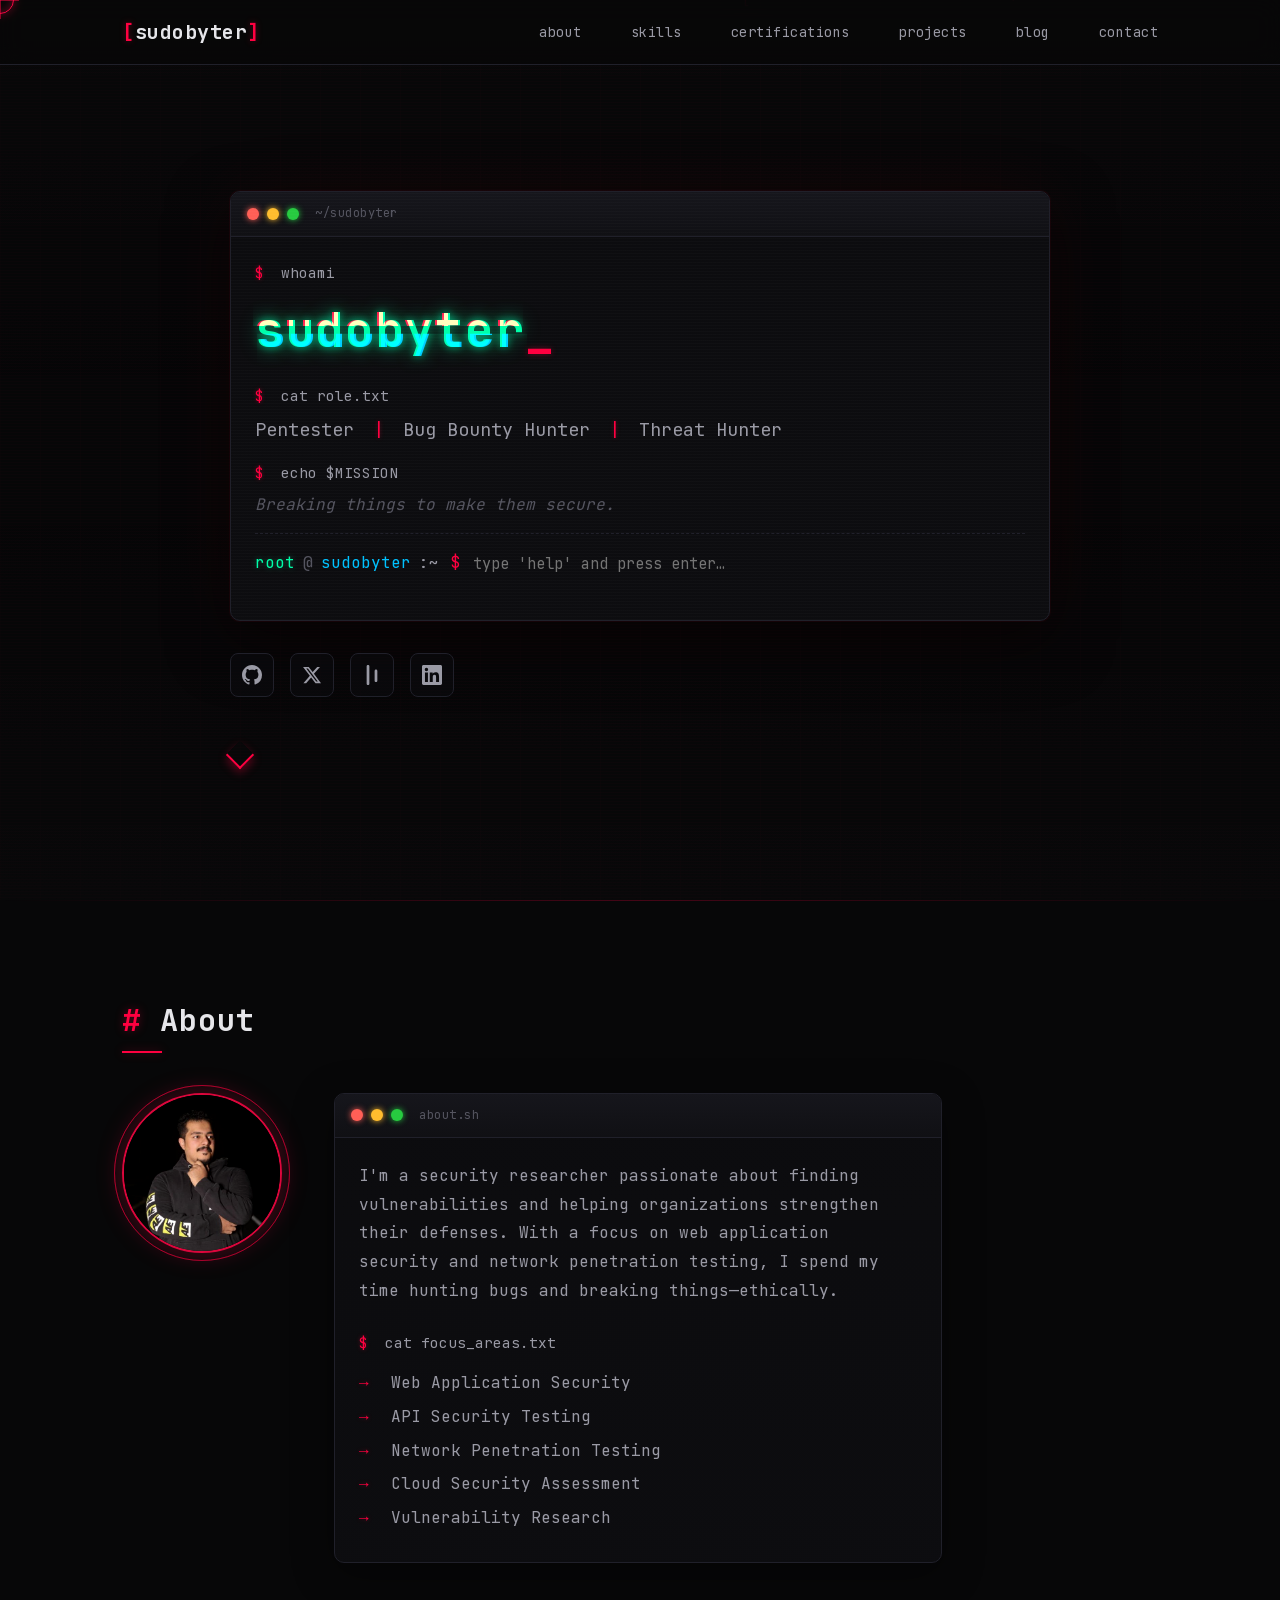
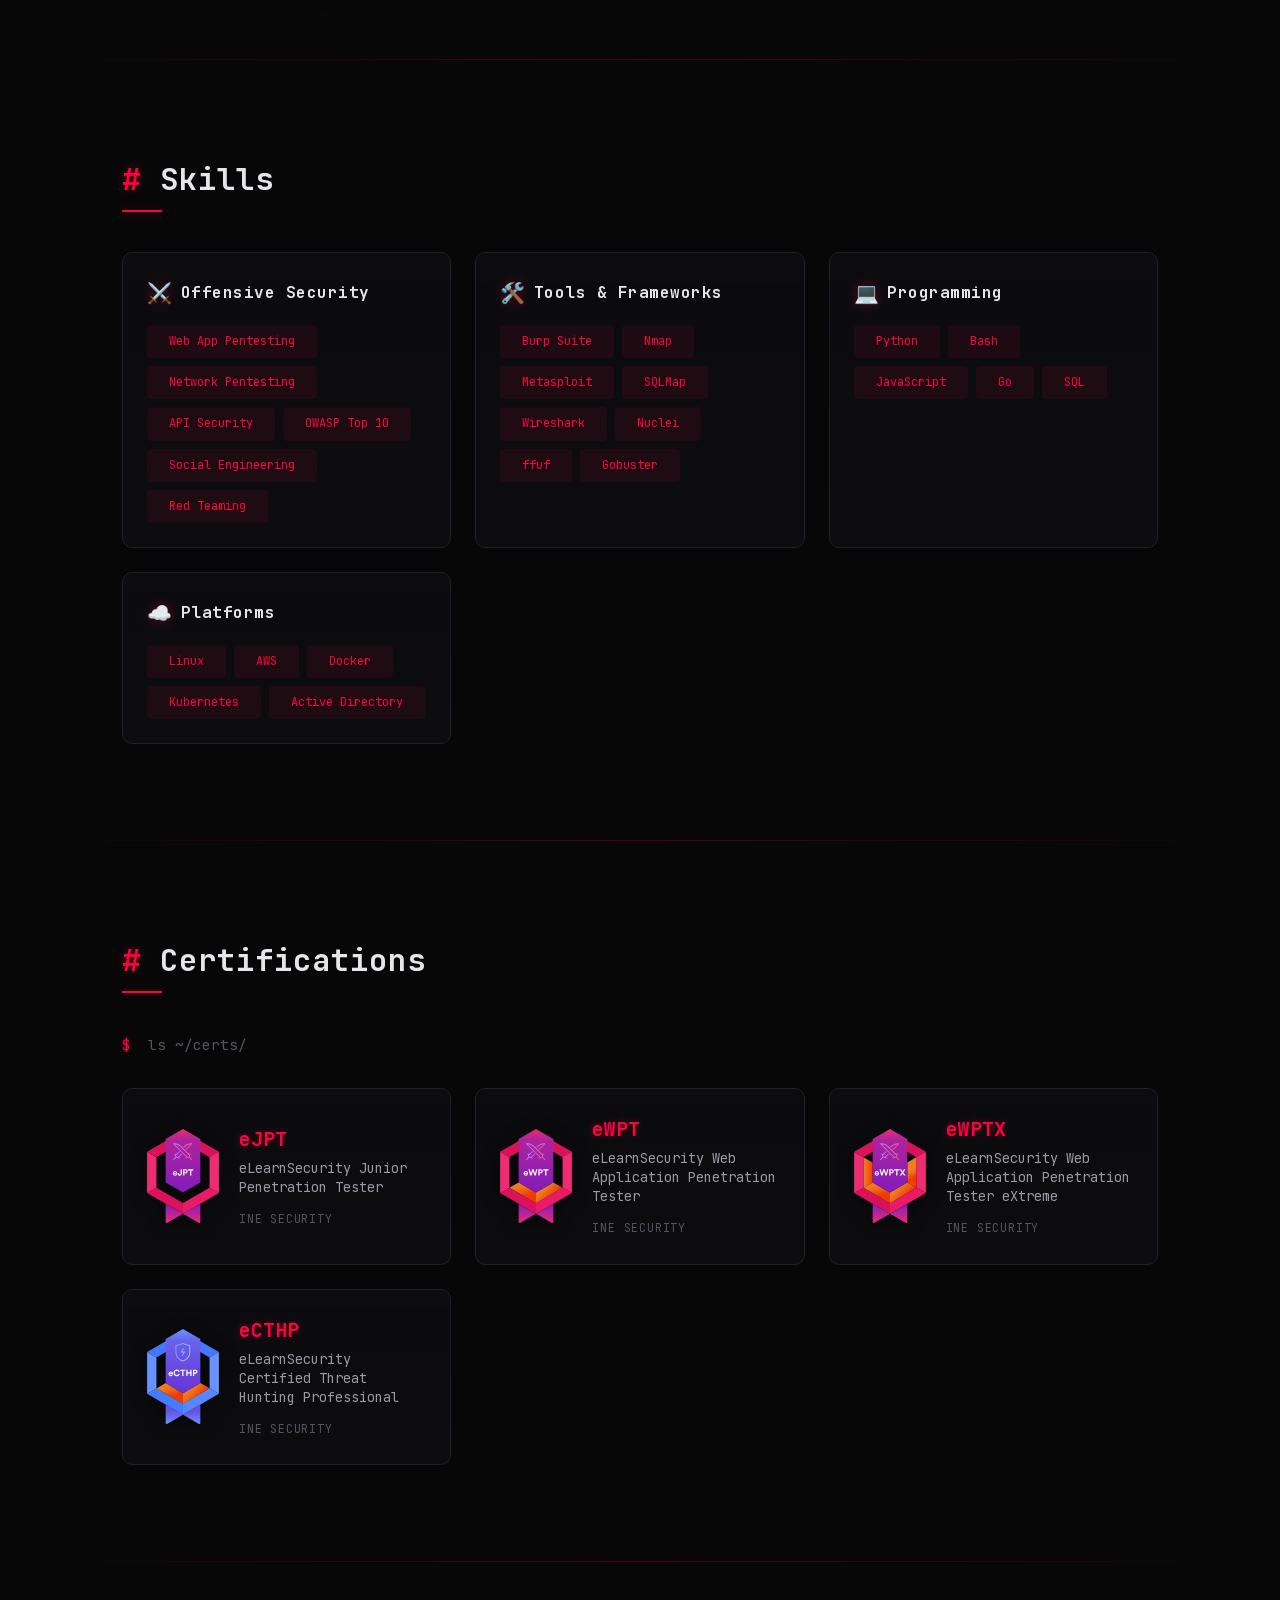
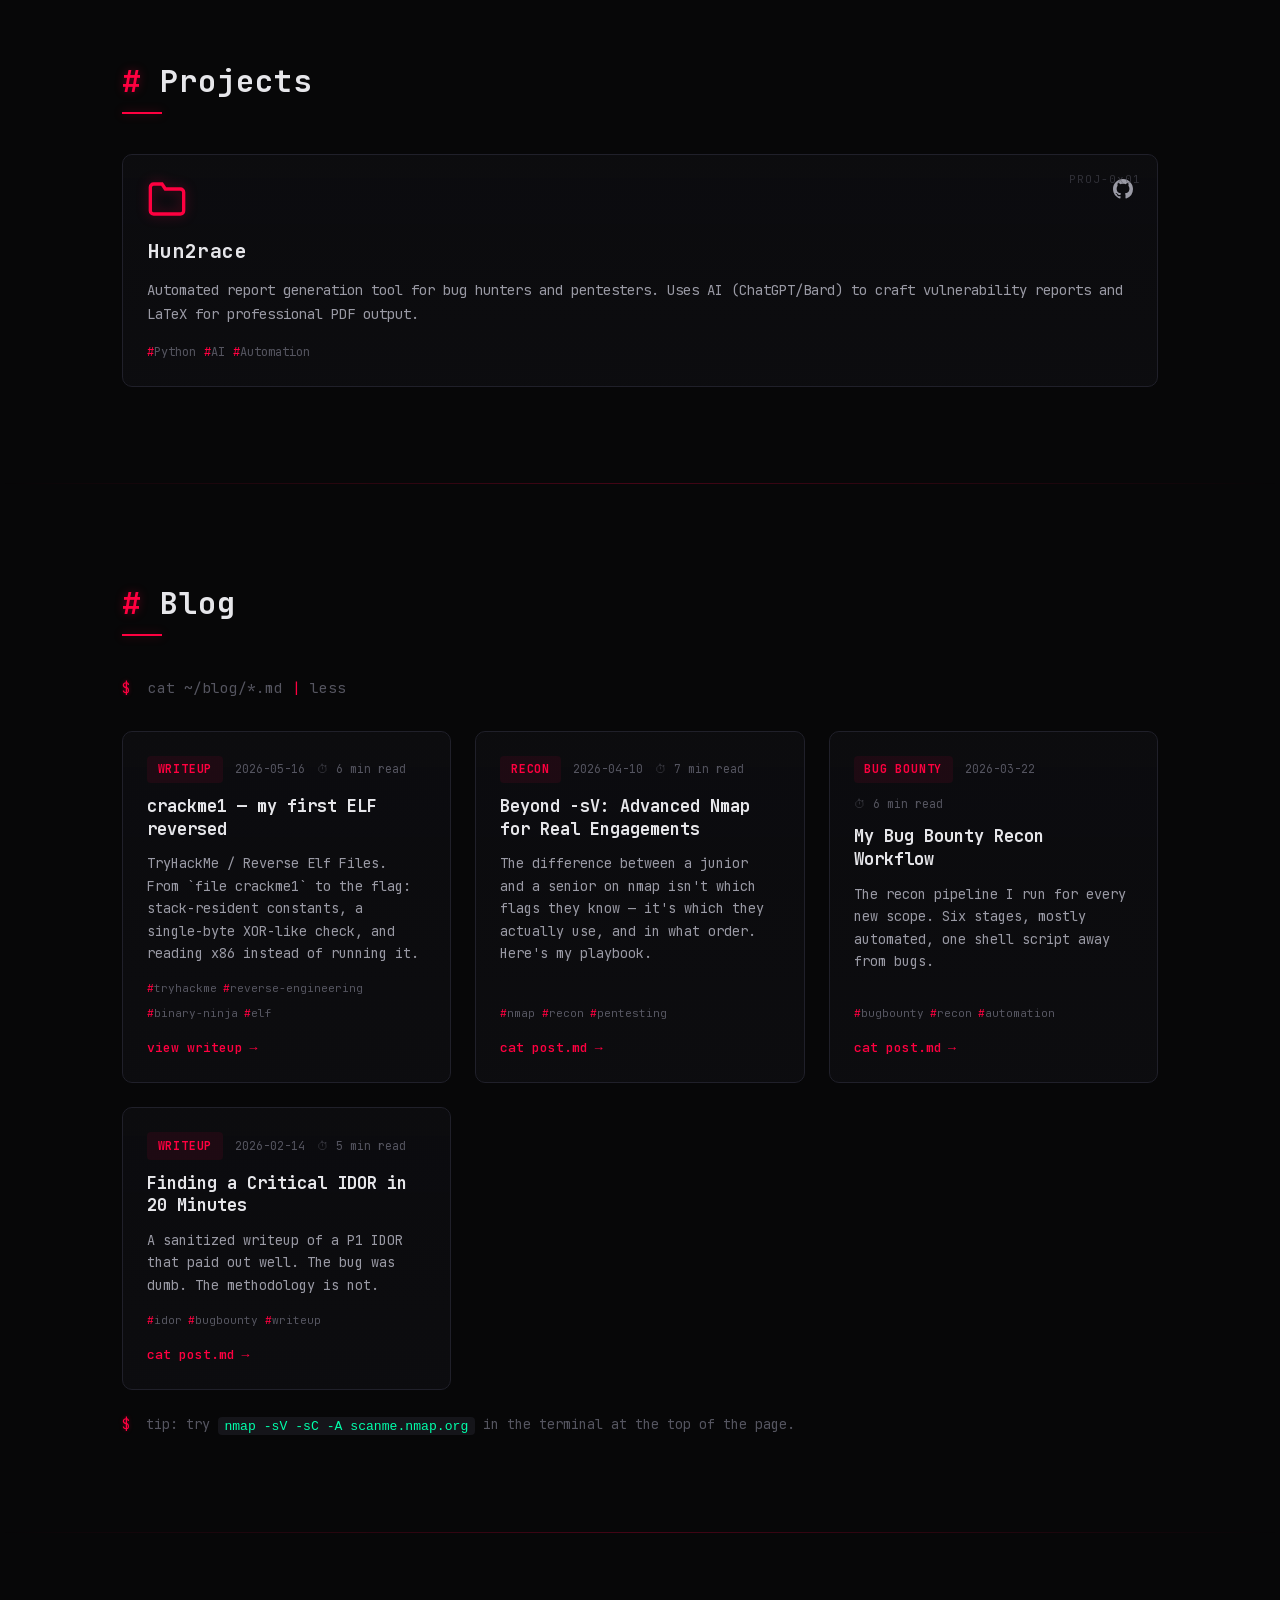
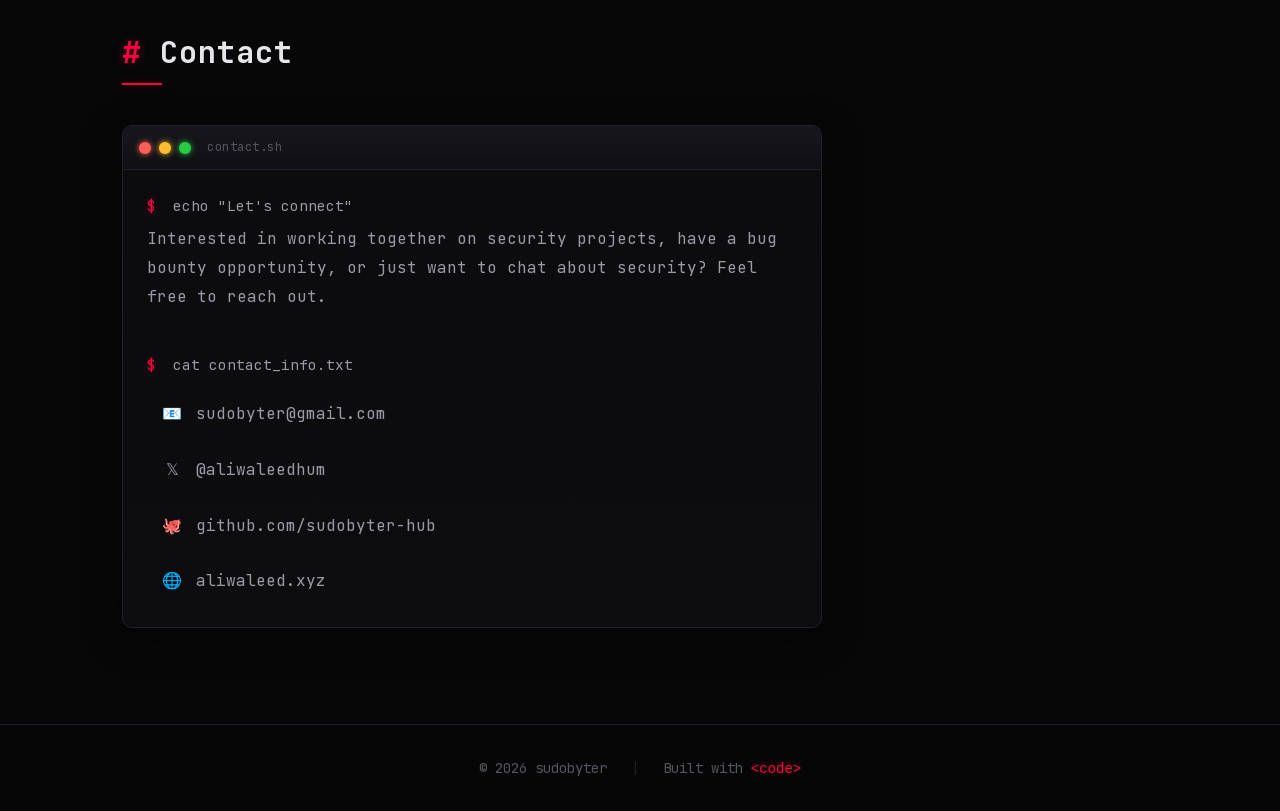
==== commit de02da80: "Add blog system, nmap engine emulator, and first CTF writeup Wires up the blog grid + modal with a m" ====
--- a/index.html
+++ b/index.html
@@ -35,6 +35,7 @@
                 <li><a href="#skills" class="nav-link">Skills</a></li>
                 <li><a href="#certifications" class="nav-link">Certifications</a></li>
                 <li><a href="#projects" class="nav-link">Projects</a></li>
+                <li><a href="#blog" class="nav-link">Blog</a></li>
                 <li><a href="#contact" class="nav-link">Contact</a></li>
             </ul>
         </div>
@@ -275,6 +276,50 @@
         </div>
     </section>
 
+    <!-- Blog Section -->
+    <section class="section blog" id="blog">
+        <div class="container">
+            <h2 class="section-title"><span class="title-prefix">#</span> Blog</h2>
+            <p class="section-intro">
+                <span class="prompt">$</span> cat ~/blog/*.md <span class="pipe">|</span> less
+            </p>
+            <div class="blog-grid" id="blog-grid">
+                <!-- populated by script.js -->
+            </div>
+            <p class="blog-hint">
+                <span class="prompt">$</span> tip: try <code>nmap -sV -sC -A scanme.nmap.org</code> in the terminal at the top of the page.
+            </p>
+        </div>
+    </section>
+
+    <!-- Blog Modal -->
+    <div class="blog-modal" id="blog-modal" aria-hidden="true" role="dialog" aria-modal="true" aria-labelledby="blog-modal-title">
+        <div class="blog-modal-overlay" data-close="1"></div>
+        <div class="blog-modal-container">
+            <div class="terminal-card blog-modal-content">
+                <div class="terminal-header">
+                    <span class="terminal-dot red" data-close="1" title="close"></span>
+                    <span class="terminal-dot yellow"></span>
+                    <span class="terminal-dot green"></span>
+                    <span class="terminal-title" id="blog-modal-file">post.md</span>
+                    <button class="modal-close" data-close="1" aria-label="Close post">[x]</button>
+                </div>
+                <div class="blog-modal-body" id="blog-modal-body">
+                    <div class="blog-post-header">
+                        <div class="blog-post-meta">
+                            <span class="blog-category" id="blog-modal-category"></span>
+                            <span class="blog-date" id="blog-modal-date"></span>
+                            <span class="blog-read" id="blog-modal-read"></span>
+                        </div>
+                        <h1 class="blog-post-title" id="blog-modal-title"></h1>
+                        <div class="blog-post-tags" id="blog-modal-tags"></div>
+                    </div>
+                    <div class="blog-post-content" id="blog-modal-content"></div>
+                </div>
+            </div>
+        </div>
+    </div>
+
     <!-- Contact Section -->
     <section class="section contact" id="contact">
         <div class="container">
@@ -330,6 +375,9 @@
         </div>
     </footer>
 
+    <script src="blog/md.js"></script>
+    <script src="blog/posts.js"></script>
+    <script src="nmap-engine.js"></script>
     <script src="script.js"></script>
 </body>
 </html>
--- a/style.css
+++ b/style.css
@@ -1064,6 +1064,416 @@
 
 .project-tag:hover { color: var(--text-primary); }
 
+/* ===== Blog Section ===== */
+.blog-grid {
+    display: grid;
+    grid-template-columns: repeat(auto-fit, minmax(320px, 1fr));
+    gap: 1.5rem;
+    margin-bottom: 1.5rem;
+}
+
+.blog-card {
+    background: linear-gradient(180deg, rgba(13,13,16,0.85), rgba(13,13,16,0.95));
+    border: 1px solid var(--border-color);
+    border-radius: 10px;
+    padding: 1.5rem;
+    transition: all var(--transition-fast);
+    display: flex;
+    flex-direction: column;
+    cursor: pointer;
+    position: relative;
+    overflow: hidden;
+    text-align: left;
+}
+
+.blog-card::before {
+    content: '';
+    position: absolute;
+    top: 0;
+    left: 0;
+    right: 0;
+    height: 2px;
+    background: linear-gradient(90deg, transparent, var(--accent), transparent);
+    opacity: 0;
+    transition: opacity var(--transition-fast);
+}
+
+.blog-card:hover {
+    border-color: var(--accent);
+    transform: translateY(-4px);
+    box-shadow: 0 10px 30px rgba(0,0,0,0.4), 0 0 30px var(--accent-subtle);
+}
+
+.blog-card:hover::before { opacity: 1; }
+
+.blog-card-header {
+    display: flex;
+    align-items: center;
+    gap: 0.75rem;
+    margin-bottom: 0.75rem;
+    font-size: 0.72rem;
+    flex-wrap: wrap;
+}
+
+.blog-category {
+    background: var(--accent-subtle);
+    color: var(--accent);
+    padding: 0.22rem 0.6rem;
+    border-radius: 4px;
+    font-weight: 700;
+    text-transform: uppercase;
+    letter-spacing: 0.8px;
+    border: 1px solid transparent;
+    transition: border-color var(--transition-fast);
+}
+
+.blog-card:hover .blog-category { border-color: var(--accent); }
+
+.blog-date,
+.blog-read {
+    color: var(--text-muted);
+    font-size: 0.72rem;
+}
+
+.blog-read::before {
+    content: '⏱ ';
+    opacity: 0.6;
+}
+
+.blog-title {
+    font-size: 1.05rem;
+    font-weight: 700;
+    color: var(--text-primary);
+    margin-bottom: 0.75rem;
+    line-height: 1.35;
+    transition: color var(--transition-fast);
+}
+
+.blog-card:hover .blog-title { color: var(--accent); }
+
+.blog-excerpt {
+    color: var(--text-secondary);
+    font-size: 0.85rem;
+    line-height: 1.65;
+    margin-bottom: 1rem;
+    flex: 1;
+}
+
+.blog-tags {
+    display: flex;
+    flex-wrap: wrap;
+    gap: 0.4rem;
+    margin-bottom: 0.9rem;
+}
+
+.blog-tag {
+    color: var(--text-muted);
+    font-size: 0.7rem;
+    transition: color var(--transition-fast);
+}
+
+.blog-tag::before { content: '#'; color: var(--accent); }
+.blog-card:hover .blog-tag { color: var(--text-secondary); }
+
+.blog-card-foot {
+    display: inline-flex;
+    align-items: center;
+    gap: 0.4rem;
+    color: var(--accent);
+    font-size: 0.82rem;
+    font-weight: 500;
+}
+
+.blog-card-foot .arrow { transition: transform var(--transition-fast); }
+.blog-card:hover .blog-card-foot .arrow { transform: translateX(4px); }
+
+.blog-hint {
+    color: var(--text-muted);
+    font-size: 0.85rem;
+    margin-top: 1.5rem;
+}
+
+.blog-hint code {
+    color: var(--accent-2);
+    background: var(--bg-tertiary);
+    padding: 0.1rem 0.4rem;
+    border-radius: 4px;
+    font-size: 0.82rem;
+}
+
+.pipe { color: var(--accent); }
+
+/* ===== Blog Modal ===== */
+.blog-modal {
+    position: fixed;
+    inset: 0;
+    z-index: 2000;
+    display: flex;
+    align-items: center;
+    justify-content: center;
+    opacity: 0;
+    visibility: hidden;
+    transition: opacity var(--transition-normal), visibility var(--transition-normal);
+}
+
+.blog-modal.active {
+    opacity: 1;
+    visibility: visible;
+}
+
+.blog-modal-overlay {
+    position: absolute;
+    inset: 0;
+    background: rgba(0, 0, 0, 0.85);
+    backdrop-filter: blur(6px);
+    -webkit-backdrop-filter: blur(6px);
+}
+
+.blog-modal-container {
+    position: relative;
+    width: 92%;
+    max-width: 860px;
+    max-height: 88vh;
+    z-index: 2001;
+    transform: translateY(24px);
+    transition: transform var(--transition-normal);
+}
+
+.blog-modal.active .blog-modal-container {
+    transform: translateY(0);
+}
+
+.blog-modal-content {
+    display: flex;
+    flex-direction: column;
+    max-height: 88vh;
+    box-shadow: 0 30px 80px rgba(0,0,0,0.7), 0 0 100px var(--accent-subtle);
+    border-color: var(--border-hot);
+}
+
+.blog-modal-content .terminal-header {
+    flex-shrink: 0;
+    position: relative;
+}
+
+.modal-close {
+    position: absolute;
+    right: 0.75rem;
+    top: 50%;
+    transform: translateY(-50%);
+    background: none;
+    border: none;
+    color: var(--text-secondary);
+    font-family: var(--font-mono);
+    font-size: 0.9rem;
+    cursor: pointer;
+    padding: 0.25rem 0.5rem;
+    transition: color var(--transition-fast);
+}
+
+.modal-close:hover { color: var(--accent); }
+
+.blog-modal-body {
+    overflow-y: auto;
+    padding: 2rem !important;
+}
+
+.blog-modal-body::-webkit-scrollbar { width: 8px; }
+.blog-modal-body::-webkit-scrollbar-track { background: var(--bg-tertiary); }
+.blog-modal-body::-webkit-scrollbar-thumb { background: var(--border-color); border-radius: 4px; }
+.blog-modal-body::-webkit-scrollbar-thumb:hover { background: var(--accent); }
+
+.blog-post-header {
+    margin-bottom: 2rem;
+    padding-bottom: 1.5rem;
+    border-bottom: 1px solid var(--border-color);
+}
+
+.blog-post-meta {
+    display: flex;
+    align-items: center;
+    gap: 1rem;
+    margin-bottom: 1rem;
+    flex-wrap: wrap;
+}
+
+.blog-post-title {
+    font-size: 1.6rem;
+    font-weight: 700;
+    color: var(--text-primary);
+    line-height: 1.3;
+    margin-bottom: 1rem;
+    letter-spacing: 0.5px;
+}
+
+.blog-post-tags {
+    display: flex;
+    flex-wrap: wrap;
+    gap: 0.5rem;
+}
+
+.blog-post-content {
+    color: var(--text-secondary);
+    line-height: 1.8;
+    font-size: 0.95rem;
+}
+
+.blog-post-content h2 {
+    color: var(--text-primary);
+    font-size: 1.25rem;
+    margin: 2rem 0 1rem;
+    padding-left: 1rem;
+    border-left: 3px solid var(--accent);
+    letter-spacing: 0.3px;
+}
+
+.blog-post-content h3 {
+    color: var(--text-primary);
+    font-size: 1.05rem;
+    margin: 1.6rem 0 0.8rem;
+}
+
+.blog-post-content p { margin-bottom: 1rem; }
+
+.blog-post-content code {
+    background: var(--bg-tertiary);
+    color: var(--accent-2);
+    padding: 0.15rem 0.45rem;
+    border-radius: 4px;
+    font-size: 0.88em;
+    border: 1px solid var(--border-color);
+}
+
+.blog-post-content pre {
+    background: #0b0b0f;
+    border: 1px solid var(--border-color);
+    border-left: 3px solid var(--accent);
+    border-radius: 8px;
+    padding: 1rem 1.1rem;
+    overflow-x: auto;
+    margin: 1.5rem 0;
+    position: relative;
+}
+
+.blog-post-content pre::before {
+    content: attr(data-lang);
+    position: absolute;
+    top: 0.4rem;
+    right: 0.6rem;
+    font-size: 0.7rem;
+    color: var(--text-muted);
+    letter-spacing: 1px;
+}
+
+.blog-post-content pre code {
+    background: none;
+    padding: 0;
+    color: var(--accent-2);
+    border: none;
+    font-size: 0.85rem;
+    line-height: 1.65;
+}
+
+.blog-post-content ul,
+.blog-post-content ol {
+    margin: 1rem 0;
+    padding-left: 1.6rem;
+}
+
+.blog-post-content li {
+    margin-bottom: 0.5rem;
+    color: var(--text-secondary);
+}
+
+.blog-post-content li::marker { color: var(--accent); }
+
+.blog-post-content strong { color: var(--text-primary); }
+
+.blog-post-content blockquote {
+    border-left: 3px solid var(--accent);
+    padding: 0.75rem 1rem;
+    margin: 1.5rem 0;
+    color: var(--text-secondary);
+    font-style: italic;
+    background: var(--accent-subtle);
+    border-radius: 0 6px 6px 0;
+}
+
+.blog-post-content a {
+    color: var(--accent-3);
+    border-bottom: 1px dashed var(--accent-3);
+}
+
+.blog-post-content a:hover {
+    color: var(--text-primary);
+    border-bottom-style: solid;
+    text-shadow: 0 0 6px var(--cyan-glow);
+}
+
+.blog-post-content hr {
+    border: none;
+    border-top: 1px dashed var(--border-color);
+    margin: 2rem 0;
+}
+
+.blog-post-content .md-table {
+    width: 100%;
+    border-collapse: collapse;
+    margin: 1.25rem 0;
+    font-size: 0.85rem;
+}
+
+.blog-post-content .md-table th,
+.blog-post-content .md-table td {
+    padding: 0.5rem 0.75rem;
+    border: 1px solid var(--border-color);
+    text-align: left;
+}
+
+.blog-post-content .md-table th {
+    background: var(--bg-tertiary);
+    color: var(--accent);
+    font-weight: 700;
+    text-transform: uppercase;
+    letter-spacing: 0.5px;
+    font-size: 0.75rem;
+}
+
+.blog-post-content .md-table tr:nth-child(even) {
+    background: rgba(255,255,255,0.015);
+}
+
+/* ===== Nmap terminal output coloring ===== */
+.terminal-output-log .result .nmap-line { white-space: pre; display: block; }
+.terminal-output-log .result .nmap-line.ok      { color: var(--accent-2); }
+.terminal-output-log .result .nmap-line.warn    { color: #ffbd2e; }
+.terminal-output-log .result .nmap-line.err     { color: var(--accent); }
+.terminal-output-log .result .nmap-line.info    { color: var(--accent-3); }
+.terminal-output-log .result .nmap-line.accent  { color: var(--accent); font-weight: 700; }
+.terminal-output-log .result .nmap-line.dim     { color: var(--text-muted); }
+.terminal-output-log .result .nmap-line.hdr     { color: var(--text-primary); font-weight: 700; border-bottom: 1px dashed var(--border-color); padding-bottom: 2px; margin: 4px 0 2px; }
+.terminal-output-log .result .nmap-line.nse     { color: var(--accent-3); }
+.terminal-output-log .result .nmap-line.nsebody { color: var(--text-secondary); padding-left: 0.3rem; }
+
+.nmap-running {
+    color: var(--text-muted);
+    font-size: 0.78rem;
+    padding: 2px 0;
+    display: inline-flex;
+    align-items: center;
+    gap: 0.4rem;
+}
+
+.nmap-running .spin {
+    display: inline-block;
+    width: 8px;
+    height: 8px;
+    border-radius: 50%;
+    background: var(--accent-2);
+    box-shadow: 0 0 8px var(--green-glow);
+    animation: blink 0.8s ease-in-out infinite;
+}
+
 /* ===== Contact Section ===== */
 .contact-content { max-width: 700px; }
 
@@ -1188,7 +1598,13 @@
 
     .skills-grid,
     .projects-grid,
-    .certs-grid { grid-template-columns: 1fr; }
+    .certs-grid,
+    .blog-grid { grid-template-columns: 1fr; }
+
+    .blog-modal-body { padding: 1.25rem !important; }
+    .blog-post-title { font-size: 1.25rem; }
+    .blog-post-content { font-size: 0.9rem; }
+    .blog-post-content pre { padding: 0.75rem; font-size: 0.78rem; }
 
     .about-content {
         grid-template-columns: 1fr;
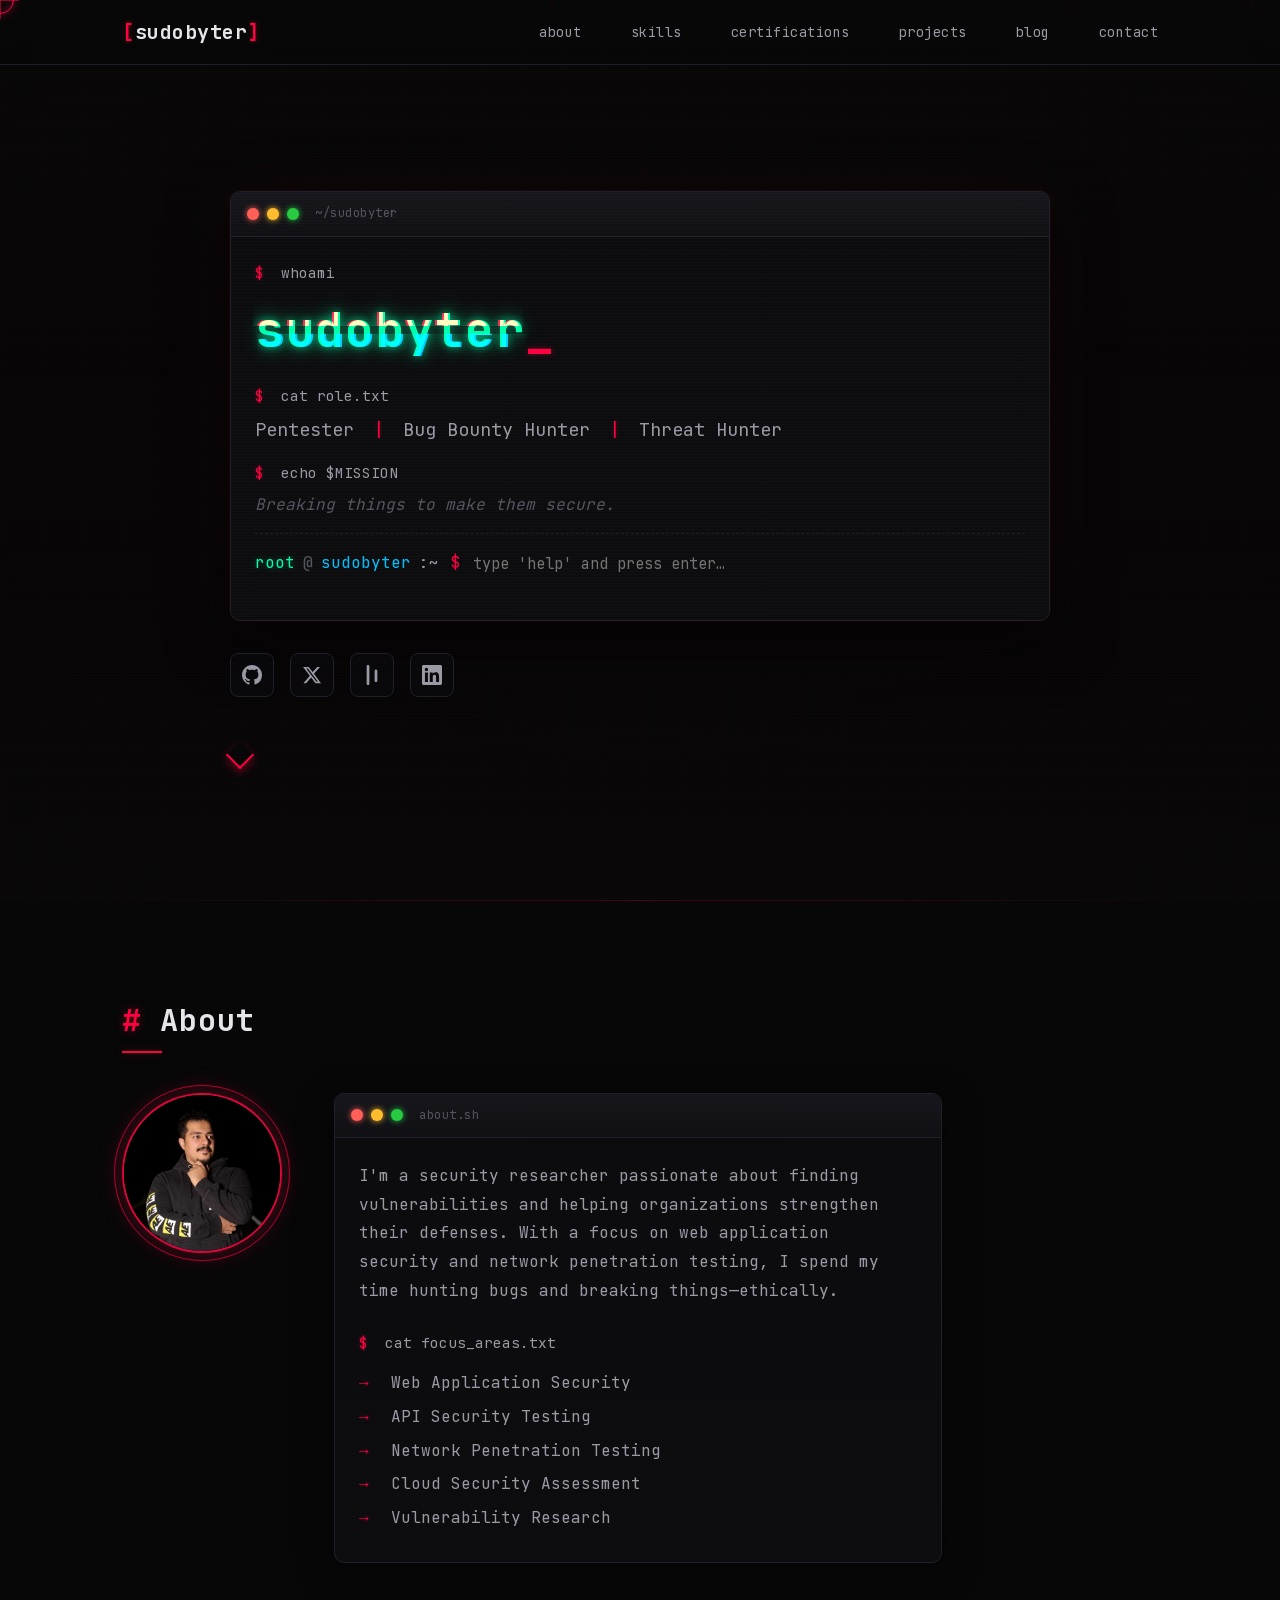
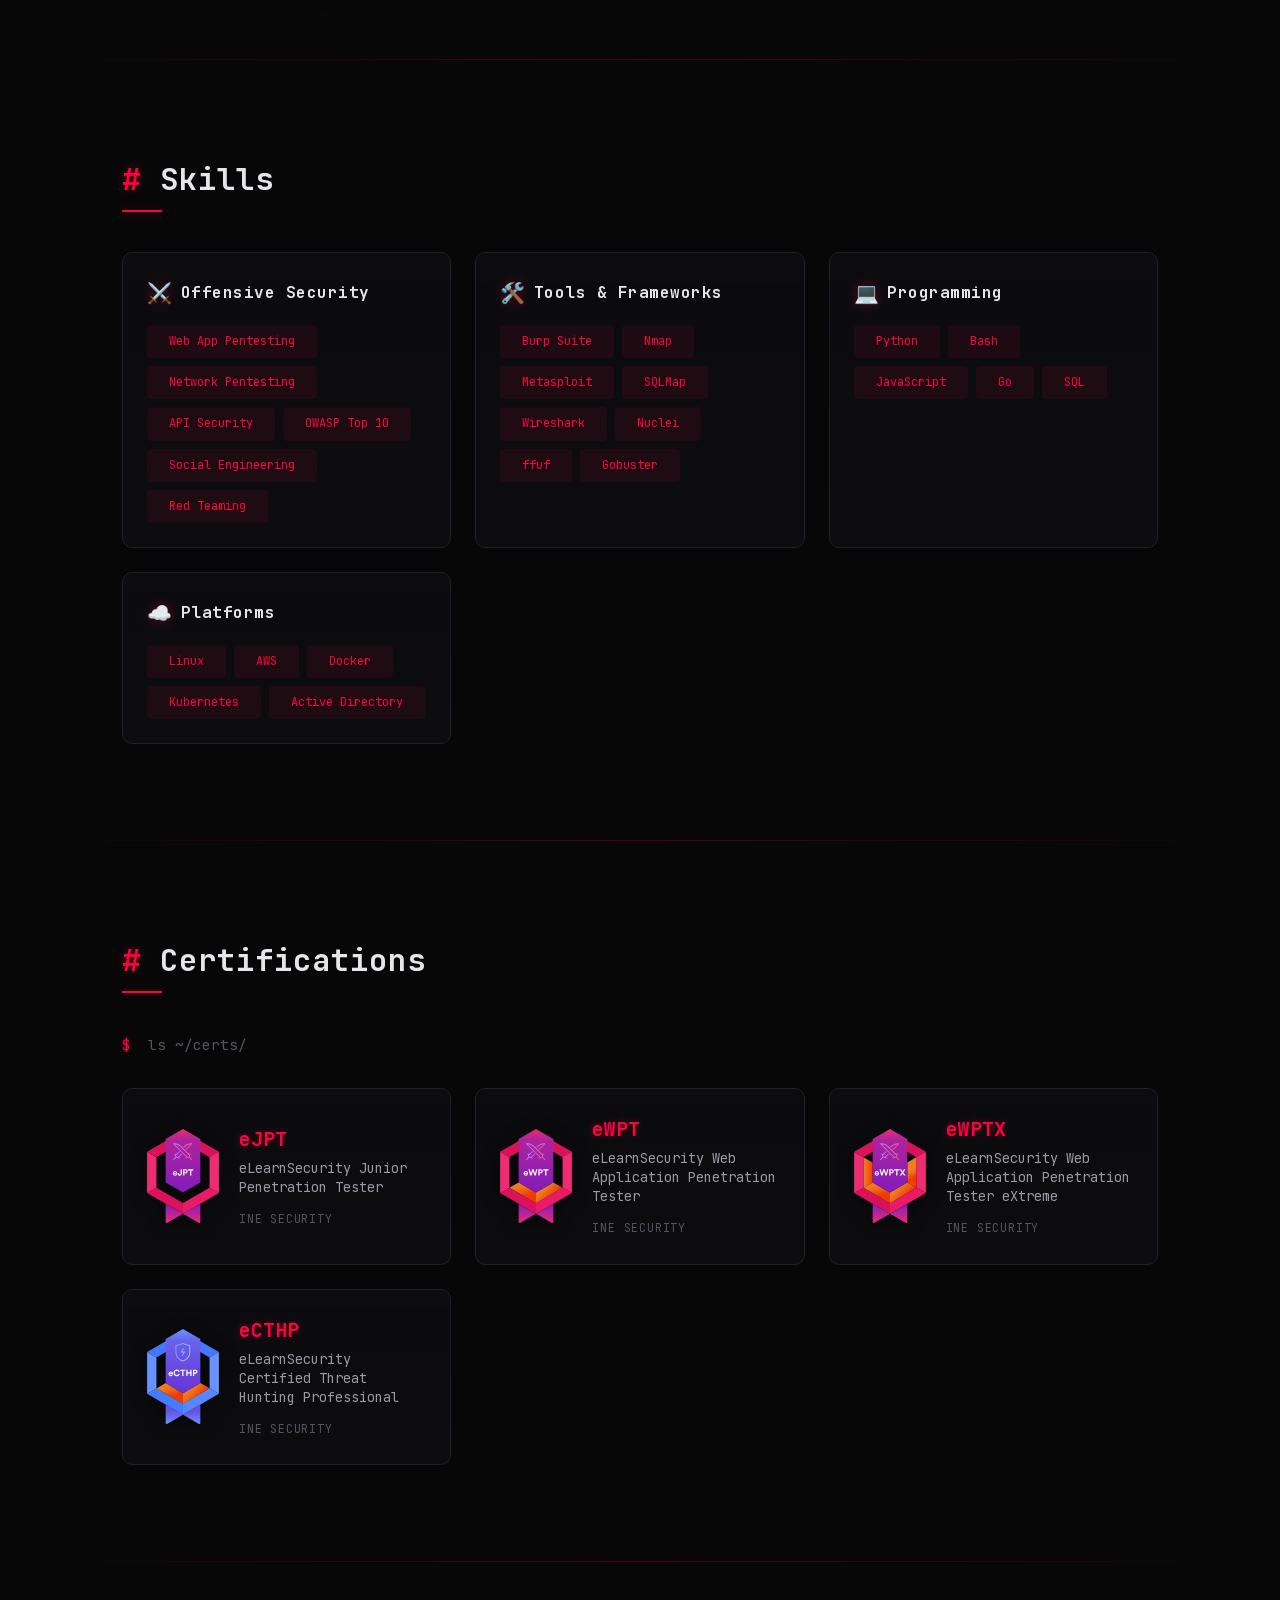
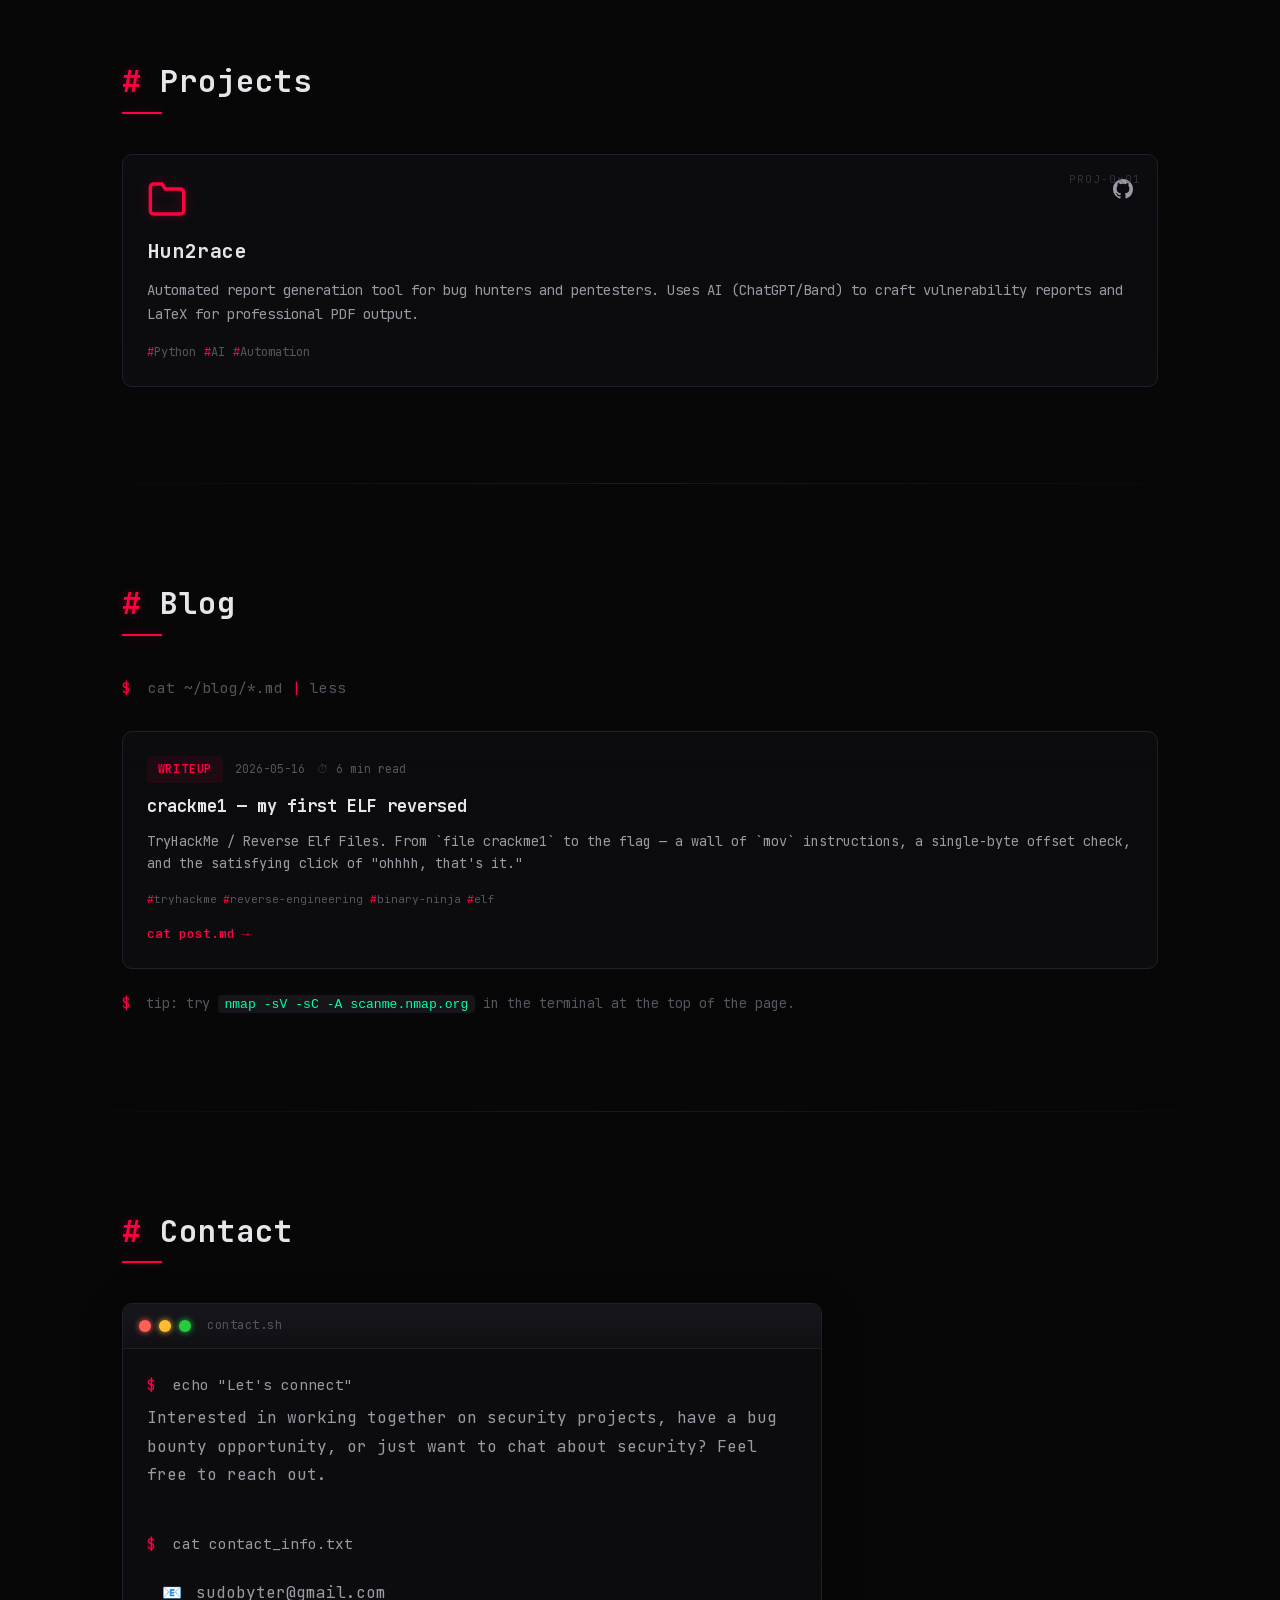
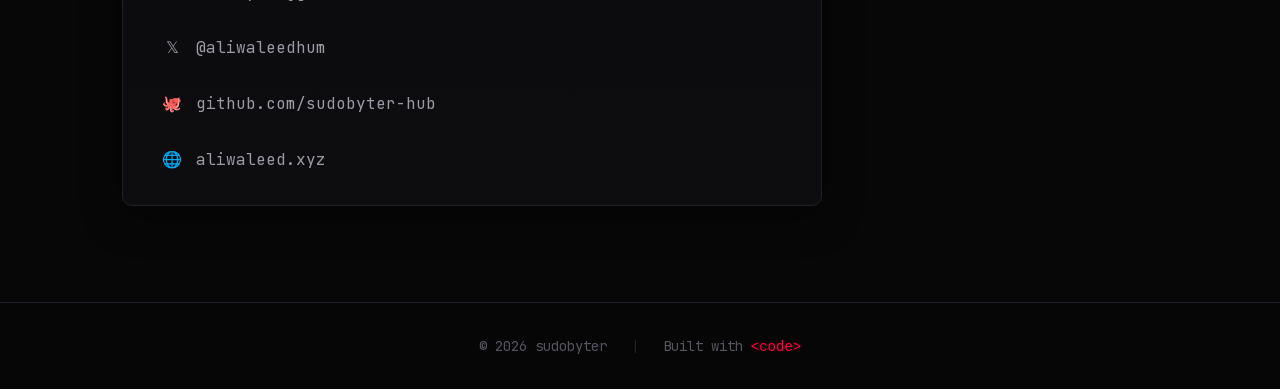
==== commit 38699264: "Rewrite crackme1 writeup with screenshots + memes, add favicon Renderer (blog/md.js): - Pre-extract " ====
--- a/index.html
+++ b/index.html
@@ -7,6 +7,7 @@
     <meta name="referrer" content="strict-origin-when-cross-origin">
     <meta http-equiv="Content-Security-Policy" content="default-src 'self'; style-src 'self' 'unsafe-inline'; img-src 'self' data:; font-src 'self'; connect-src 'self'; frame-ancestors 'none';">
     <title>sudobyter | Pentester & Bug Bounty Hunter</title>
+    <link rel="icon" type="image/svg+xml" href="img/svg/favicon.svg">
     <link rel="stylesheet" href="style.css">
 </head>
 <body>
--- a/style.css
+++ b/style.css
@@ -1443,6 +1443,40 @@
     background: rgba(255,255,255,0.015);
 }
 
+/* ===== Inline figures (screenshots, memes) inside posts ===== */
+.blog-post-content .md-figure {
+    margin: 1.5rem 0;
+    padding: 0;
+    text-align: center;
+}
+
+.blog-post-content .md-figure img {
+    max-width: 100%;
+    height: auto;
+    border: 1px solid var(--border-color);
+    border-radius: 6px;
+    background: var(--bg-tertiary);
+    box-shadow: 0 12px 28px -18px #000,
+                0 0 0 1px rgba(0,0,0,0.4) inset;
+    display: block;
+    margin: 0 auto;
+    transition: transform 0.25s ease, box-shadow 0.25s ease;
+}
+
+.blog-post-content .md-figure img:hover {
+    transform: translateY(-2px);
+    box-shadow: 0 18px 36px -18px #000,
+                0 0 0 1px var(--accent-3) inset;
+}
+
+.blog-post-content .md-figure figcaption {
+    margin-top: 0.6rem;
+    color: var(--text-muted);
+    font-size: 0.78rem;
+    letter-spacing: 0.02em;
+    font-style: italic;
+}
+
 /* ===== Nmap terminal output coloring ===== */
 .terminal-output-log .result .nmap-line { white-space: pre; display: block; }
 .terminal-output-log .result .nmap-line.ok      { color: var(--accent-2); }
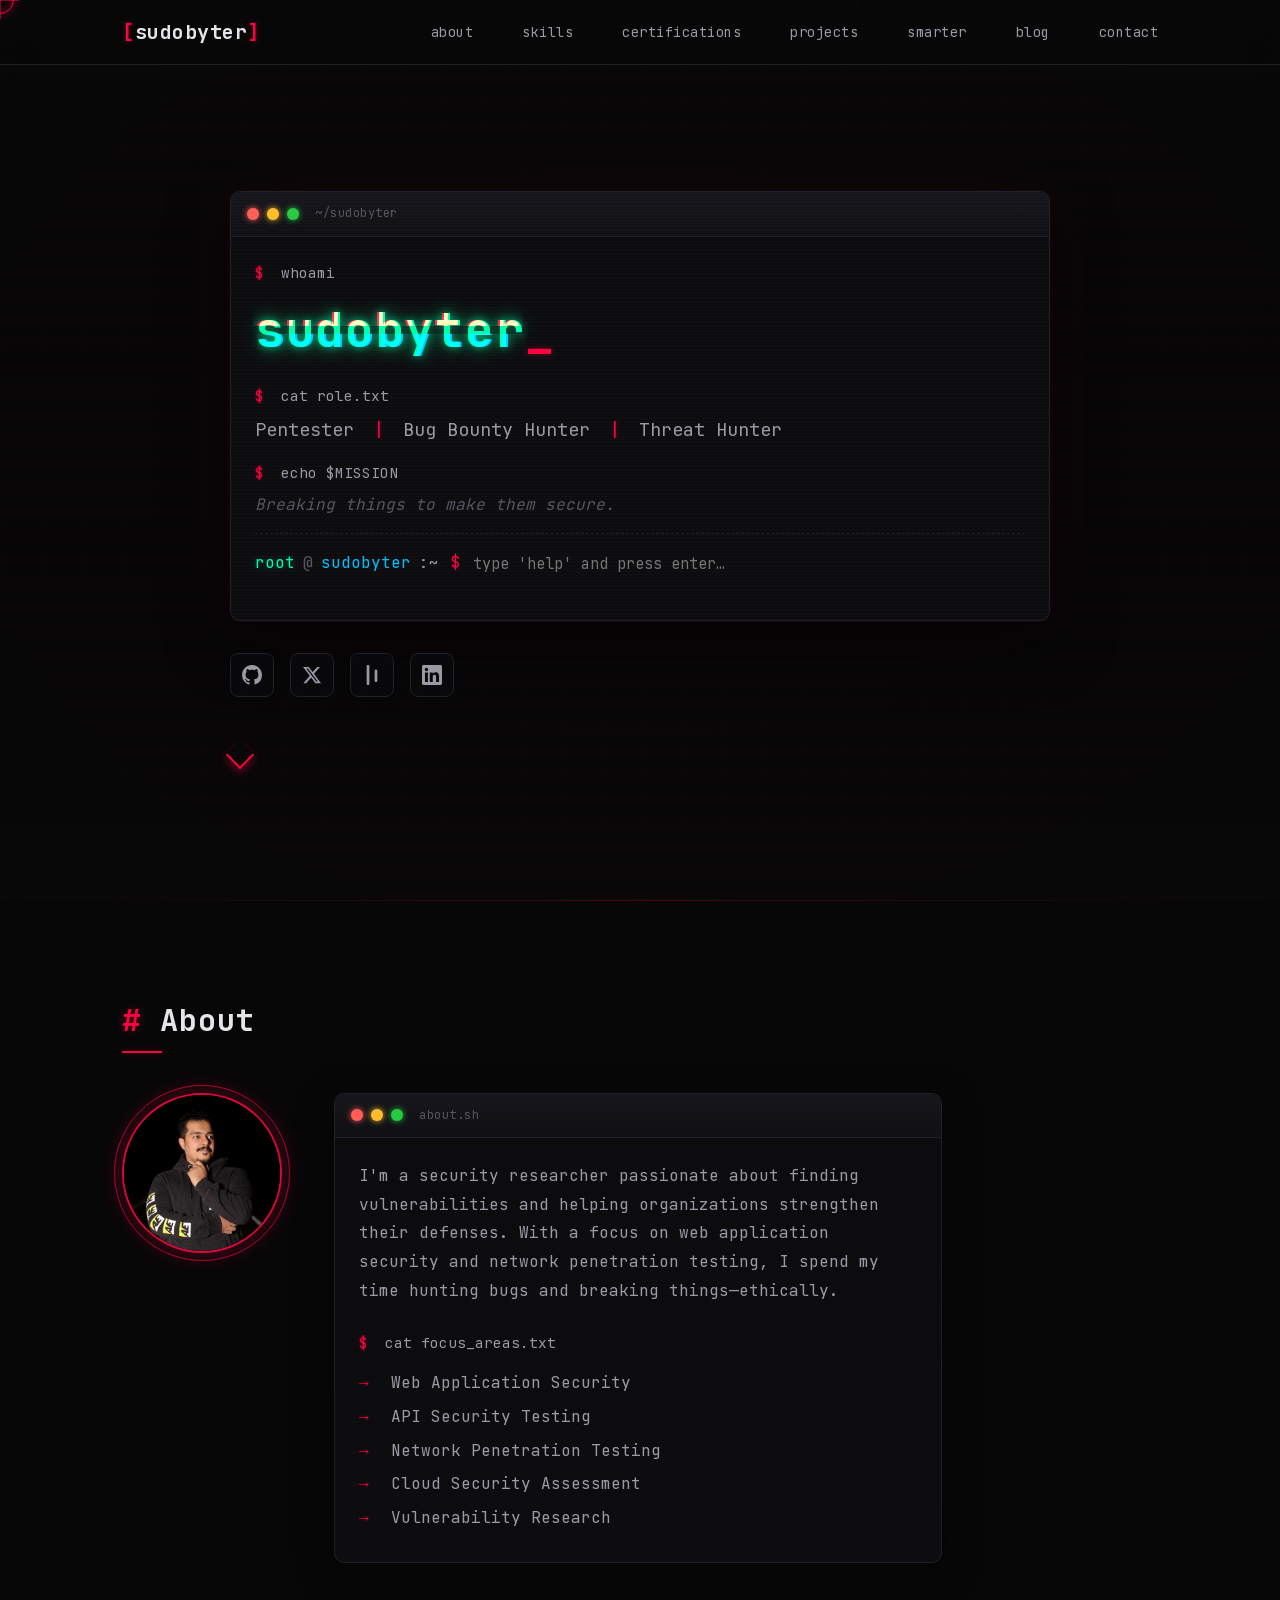
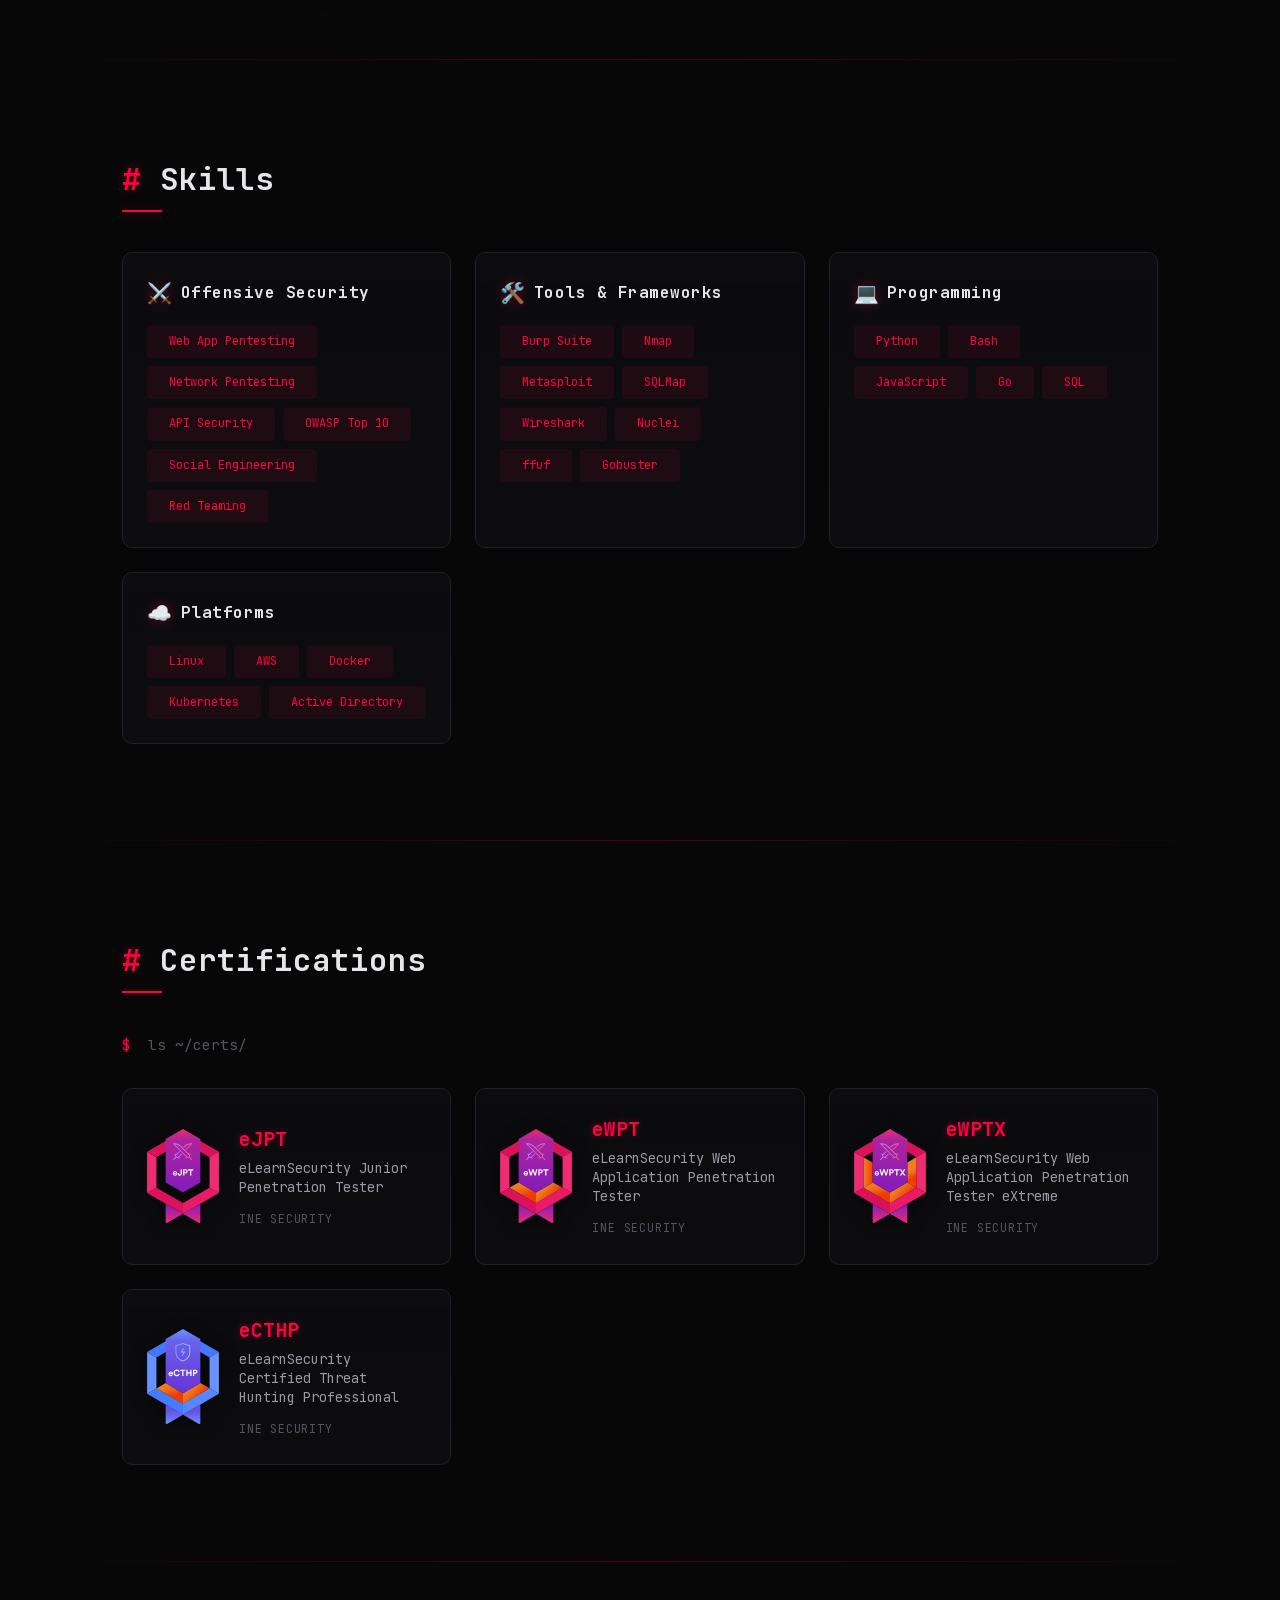
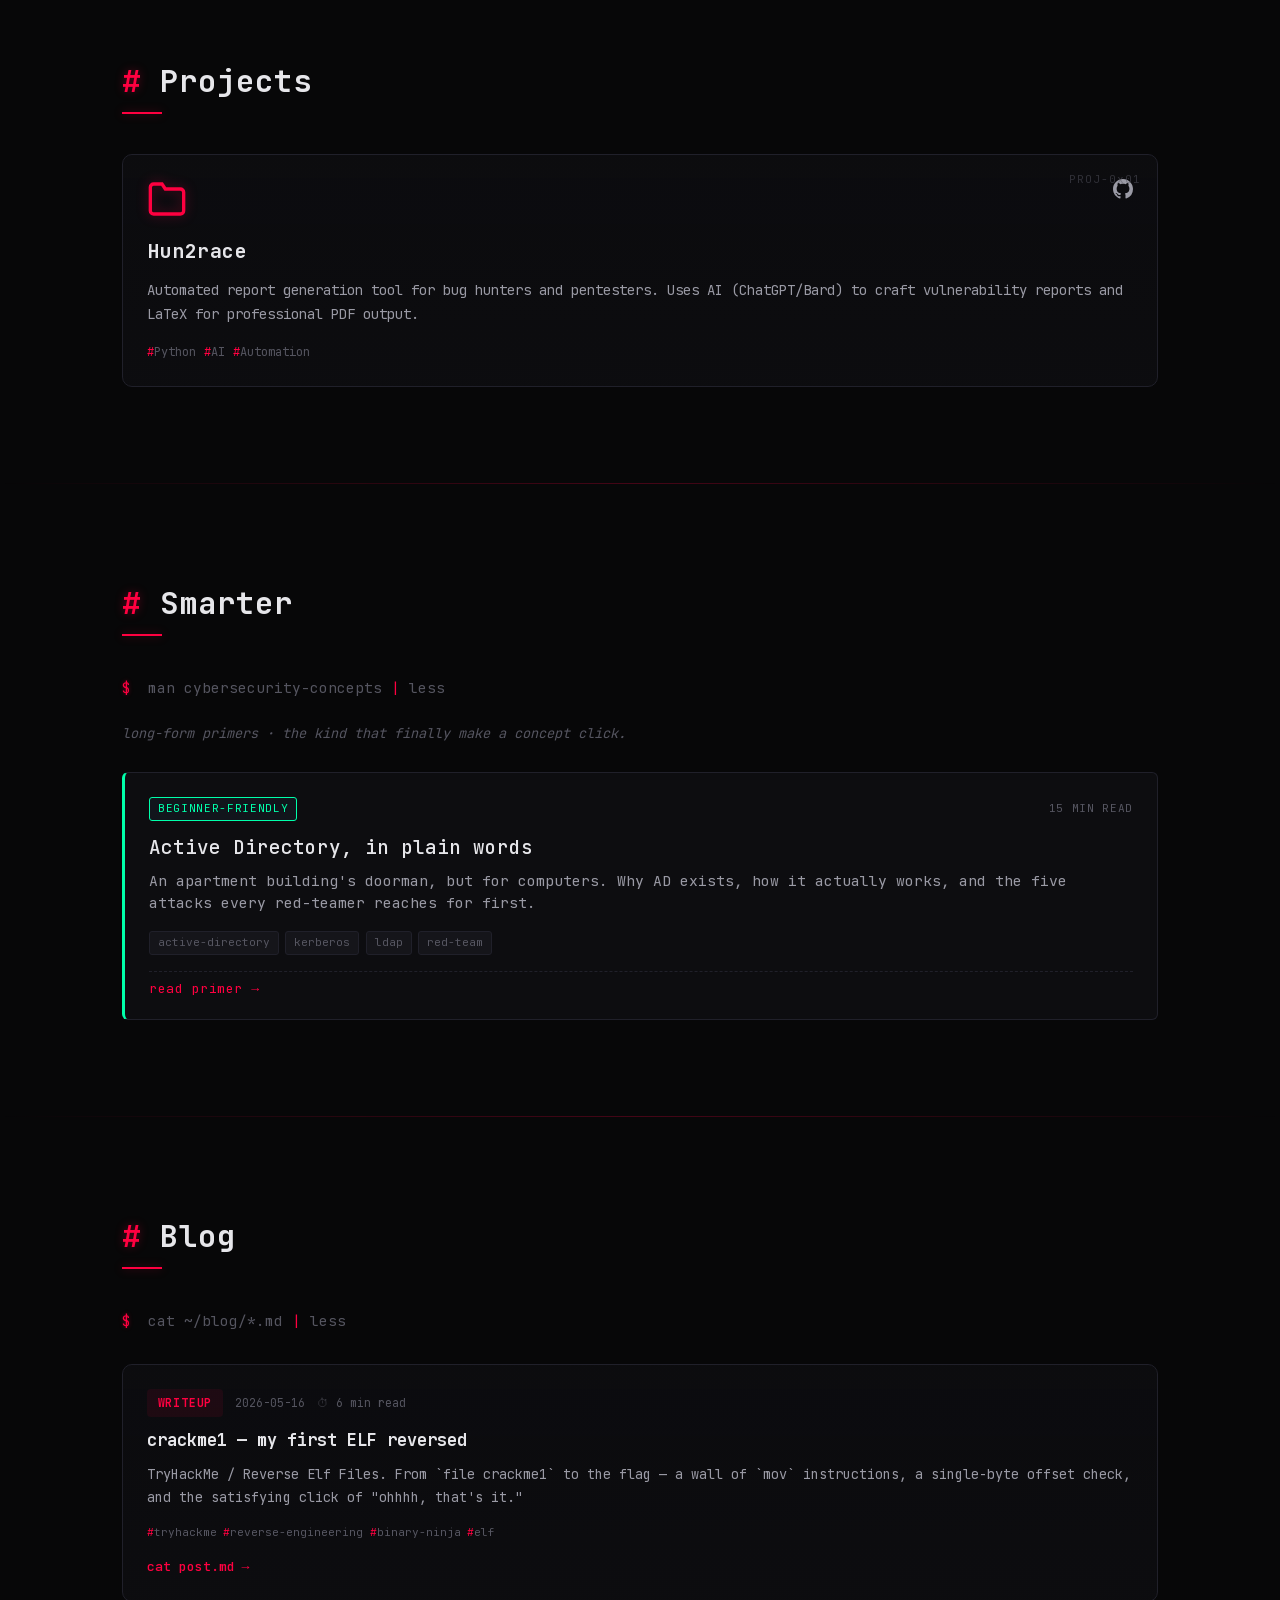
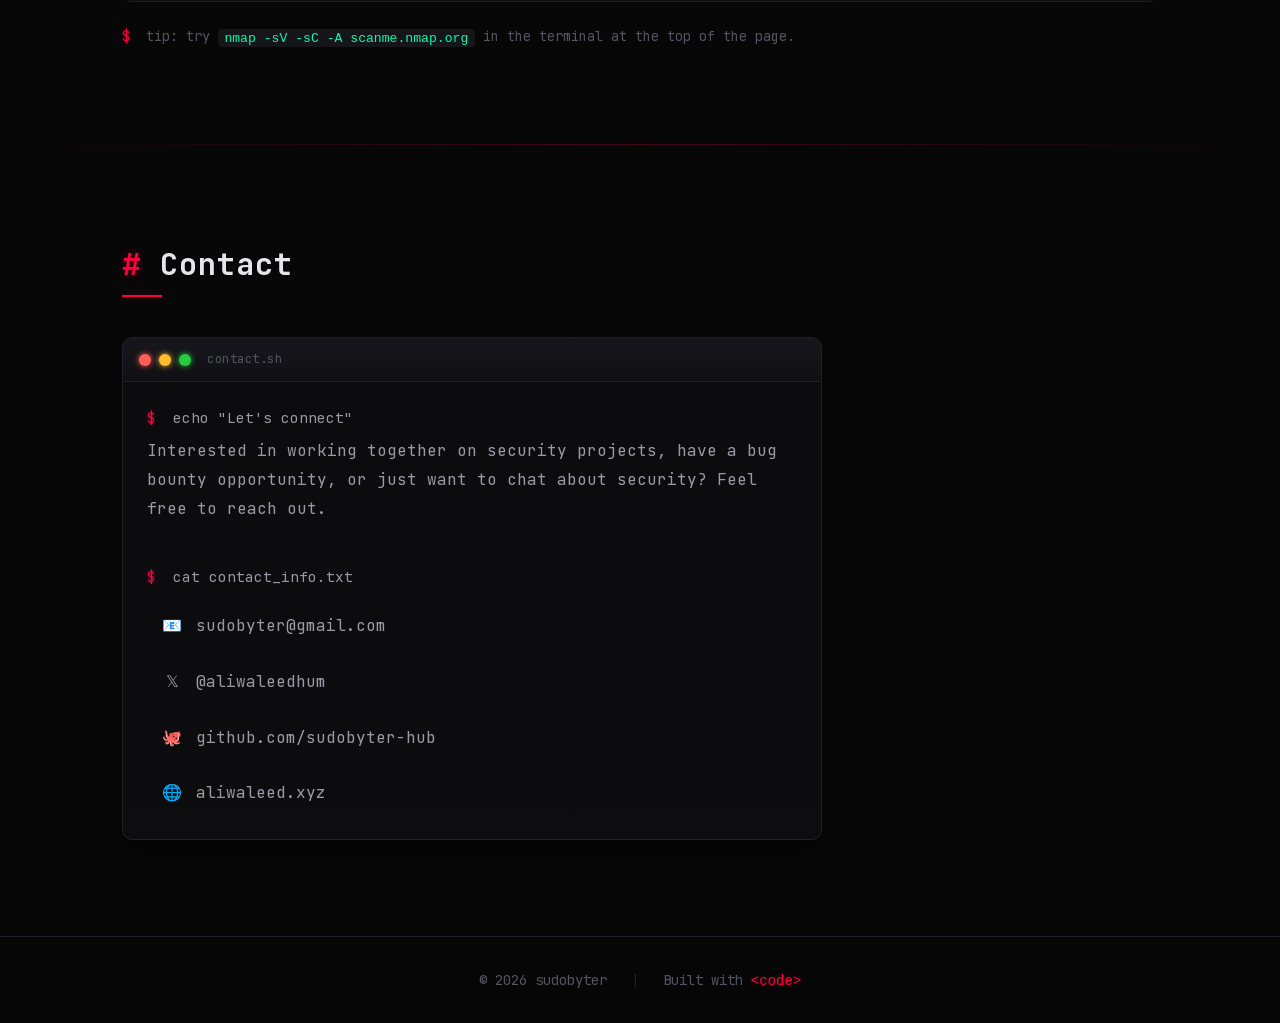
==== commit 4dbc07ce: "Add Smarter section + first primer (Active Directory) A new top-level section for long-form concept " ====
--- a/index.html
+++ b/index.html
@@ -36,6 +36,7 @@
                 <li><a href="#skills" class="nav-link">Skills</a></li>
                 <li><a href="#certifications" class="nav-link">Certifications</a></li>
                 <li><a href="#projects" class="nav-link">Projects</a></li>
+                <li><a href="#smarter" class="nav-link">Smarter</a></li>
                 <li><a href="#blog" class="nav-link">Blog</a></li>
                 <li><a href="#contact" class="nav-link">Contact</a></li>
             </ul>
@@ -273,6 +274,20 @@
                         <span class="project-tag">Automation</span>
                     </div>
                 </article>
+            </div>
+        </div>
+    </section>
+
+    <!-- Smarter Section -->
+    <section class="section smarter" id="smarter">
+        <div class="container">
+            <h2 class="section-title"><span class="title-prefix">#</span> Smarter</h2>
+            <p class="section-intro">
+                <span class="prompt">$</span> man cybersecurity-concepts <span class="pipe">|</span> less
+            </p>
+            <p class="smarter-tag">long-form primers · the kind that finally make a concept click.</p>
+            <div class="smarter-grid" id="smarter-grid">
+                <!-- populated by script.js from smarter/primers.js -->
             </div>
         </div>
     </section>
@@ -378,6 +393,7 @@
 
     <script src="blog/md.js"></script>
     <script src="blog/posts.js"></script>
+    <script src="smarter/primers.js"></script>
     <script src="nmap-engine.js"></script>
     <script src="script.js"></script>
 </body>
--- a/style.css
+++ b/style.css
@@ -1443,6 +1443,133 @@
     background: rgba(255,255,255,0.015);
 }
 
+/* ============================================================
+   SMARTER — long-form primers section on the homepage
+   ============================================================ */
+.smarter-tag {
+    color: var(--text-muted);
+    font-style: italic;
+    font-size: 0.85rem;
+    margin: -0.5rem 0 1.75rem;
+}
+
+.smarter-grid {
+    display: grid;
+    grid-template-columns: repeat(auto-fit, minmax(320px, 1fr));
+    gap: 1.5rem;
+    margin-top: 1rem;
+}
+
+.smarter-card {
+    display: flex;
+    flex-direction: column;
+    padding: 1.5rem 1.5rem 1.25rem;
+    background: var(--bg-secondary);
+    border: 1px solid var(--border-color);
+    border-left: 3px solid var(--accent-2);
+    border-radius: 6px;
+    text-decoration: none;
+    color: inherit;
+    position: relative;
+    overflow: hidden;
+    transition: transform 0.25s ease,
+                border-color 0.25s ease,
+                box-shadow 0.25s ease;
+    opacity: 0;
+    transform: translateY(20px);
+}
+
+.smarter-card.visible {
+    opacity: 1;
+    transform: translateY(0);
+}
+
+.smarter-card::before {
+    content: '';
+    position: absolute;
+    inset: 0;
+    background: linear-gradient(135deg, rgba(91,214,109,0.03), transparent 60%);
+    pointer-events: none;
+    opacity: 0;
+    transition: opacity 0.25s ease;
+}
+
+.smarter-card:hover {
+    transform: translateY(-3px);
+    border-left-color: var(--accent);
+    box-shadow: 0 12px 32px -16px #000,
+                0 0 0 1px var(--accent-3) inset;
+}
+.smarter-card:hover::before { opacity: 1; }
+
+.smarter-card-head {
+    display: flex;
+    justify-content: space-between;
+    align-items: center;
+    gap: 1rem;
+    font-size: 0.7rem;
+    letter-spacing: 0.06em;
+    text-transform: uppercase;
+    margin-bottom: 0.85rem;
+}
+.smarter-level {
+    color: var(--accent-2);
+    border: 1px solid var(--accent-2);
+    border-radius: 3px;
+    padding: 2px 8px;
+    background: rgba(108,182,255,0.05);
+}
+.smarter-read { color: var(--text-muted); }
+
+.smarter-title {
+    font-size: 1.2rem;
+    color: var(--text-primary);
+    line-height: 1.35;
+    margin: 0 0 0.55rem;
+    font-weight: 500;
+}
+.smarter-card:hover .smarter-title { color: var(--accent); }
+
+.smarter-sub {
+    color: var(--text-secondary);
+    font-size: 0.92rem;
+    line-height: 1.55;
+    margin: 0 0 1rem;
+    flex-grow: 1;
+}
+
+.smarter-tags {
+    display: flex;
+    flex-wrap: wrap;
+    gap: 0.4rem;
+    margin-bottom: 1rem;
+}
+.smarter-tag-chip {
+    font-size: 0.7rem;
+    color: var(--text-muted);
+    background: var(--bg-tertiary);
+    padding: 2px 8px;
+    border-radius: 3px;
+    border: 1px solid var(--border-color);
+}
+
+.smarter-cta {
+    color: var(--accent);
+    font-size: 0.82rem;
+    letter-spacing: 0.04em;
+    text-transform: lowercase;
+    margin-top: auto;
+    padding-top: 0.4rem;
+    border-top: 1px dashed var(--border-color);
+}
+.smarter-cta .arrow {
+    transition: transform 0.2s ease;
+    display: inline-block;
+}
+.smarter-card:hover .smarter-cta .arrow {
+    transform: translateX(4px);
+}
+
 /* ===== Inline figures (screenshots, memes) inside posts ===== */
 .blog-post-content .md-figure {
     margin: 1.5rem 0;
